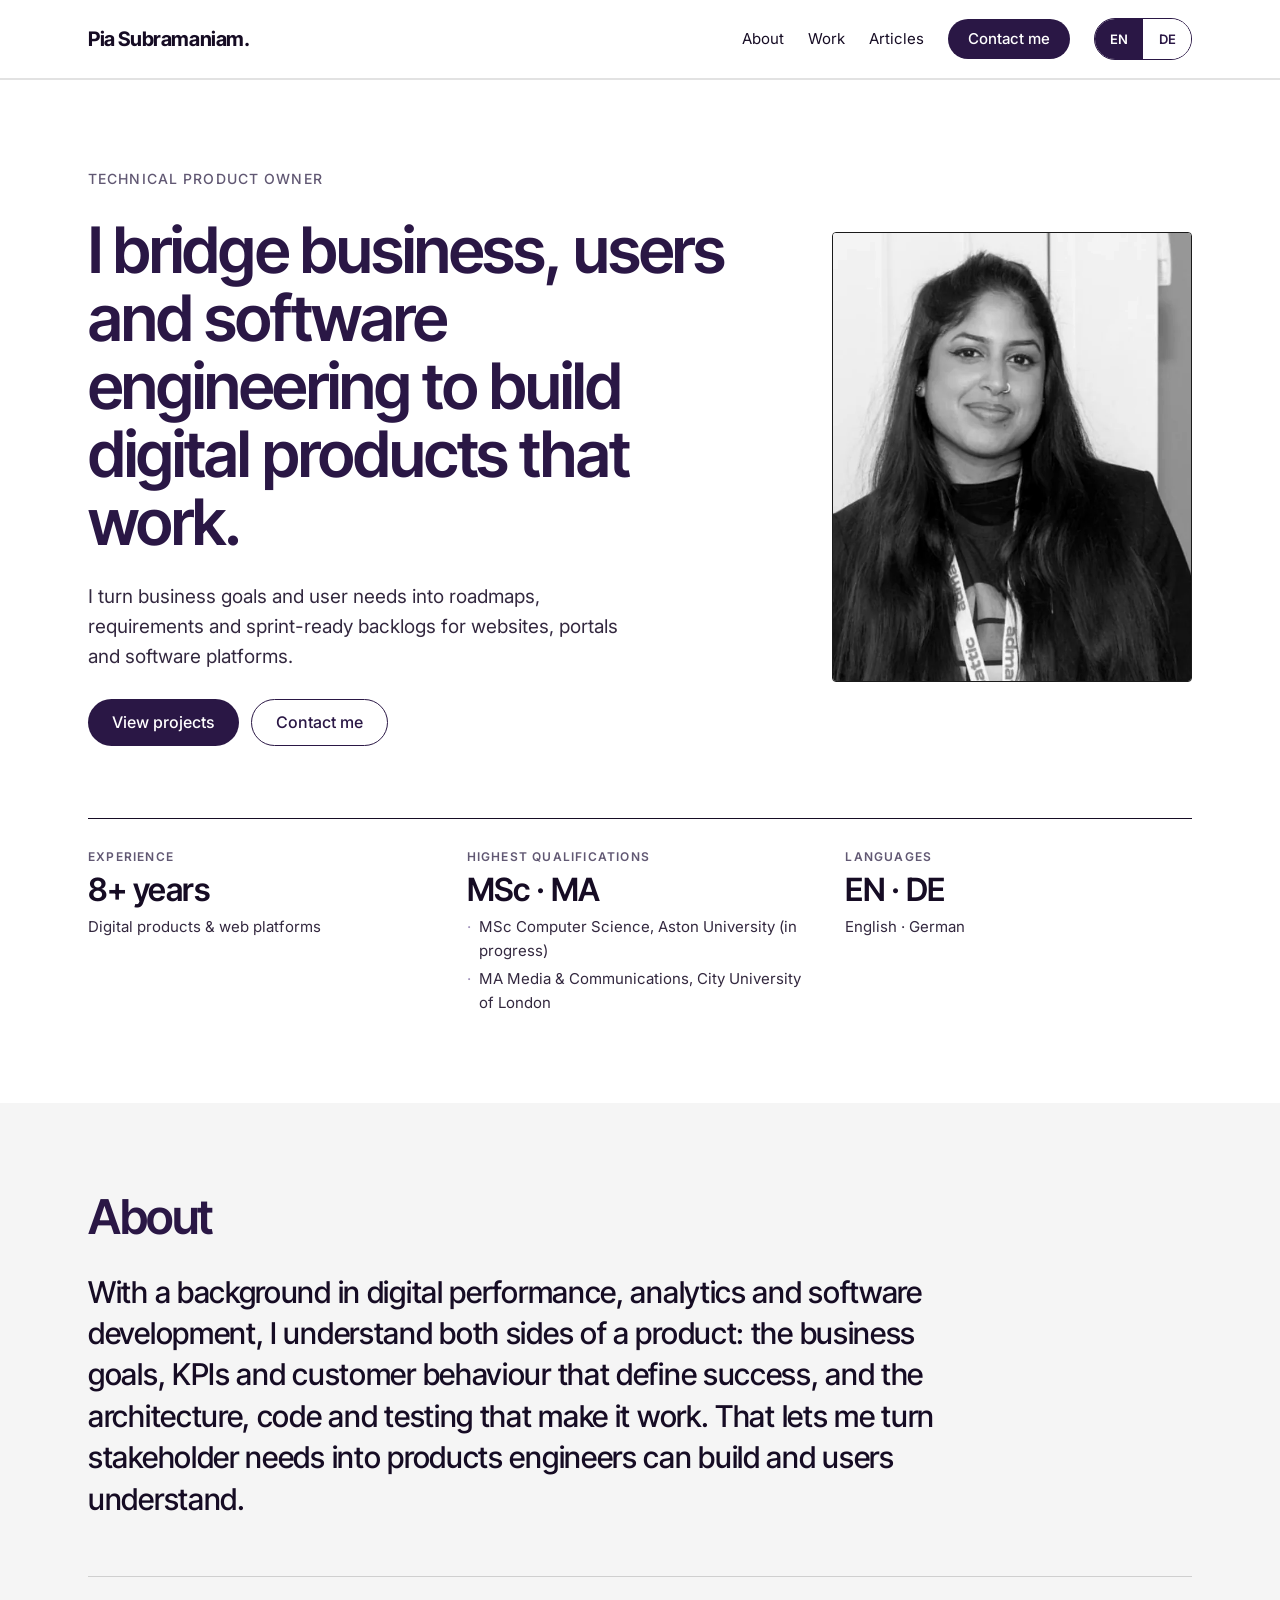
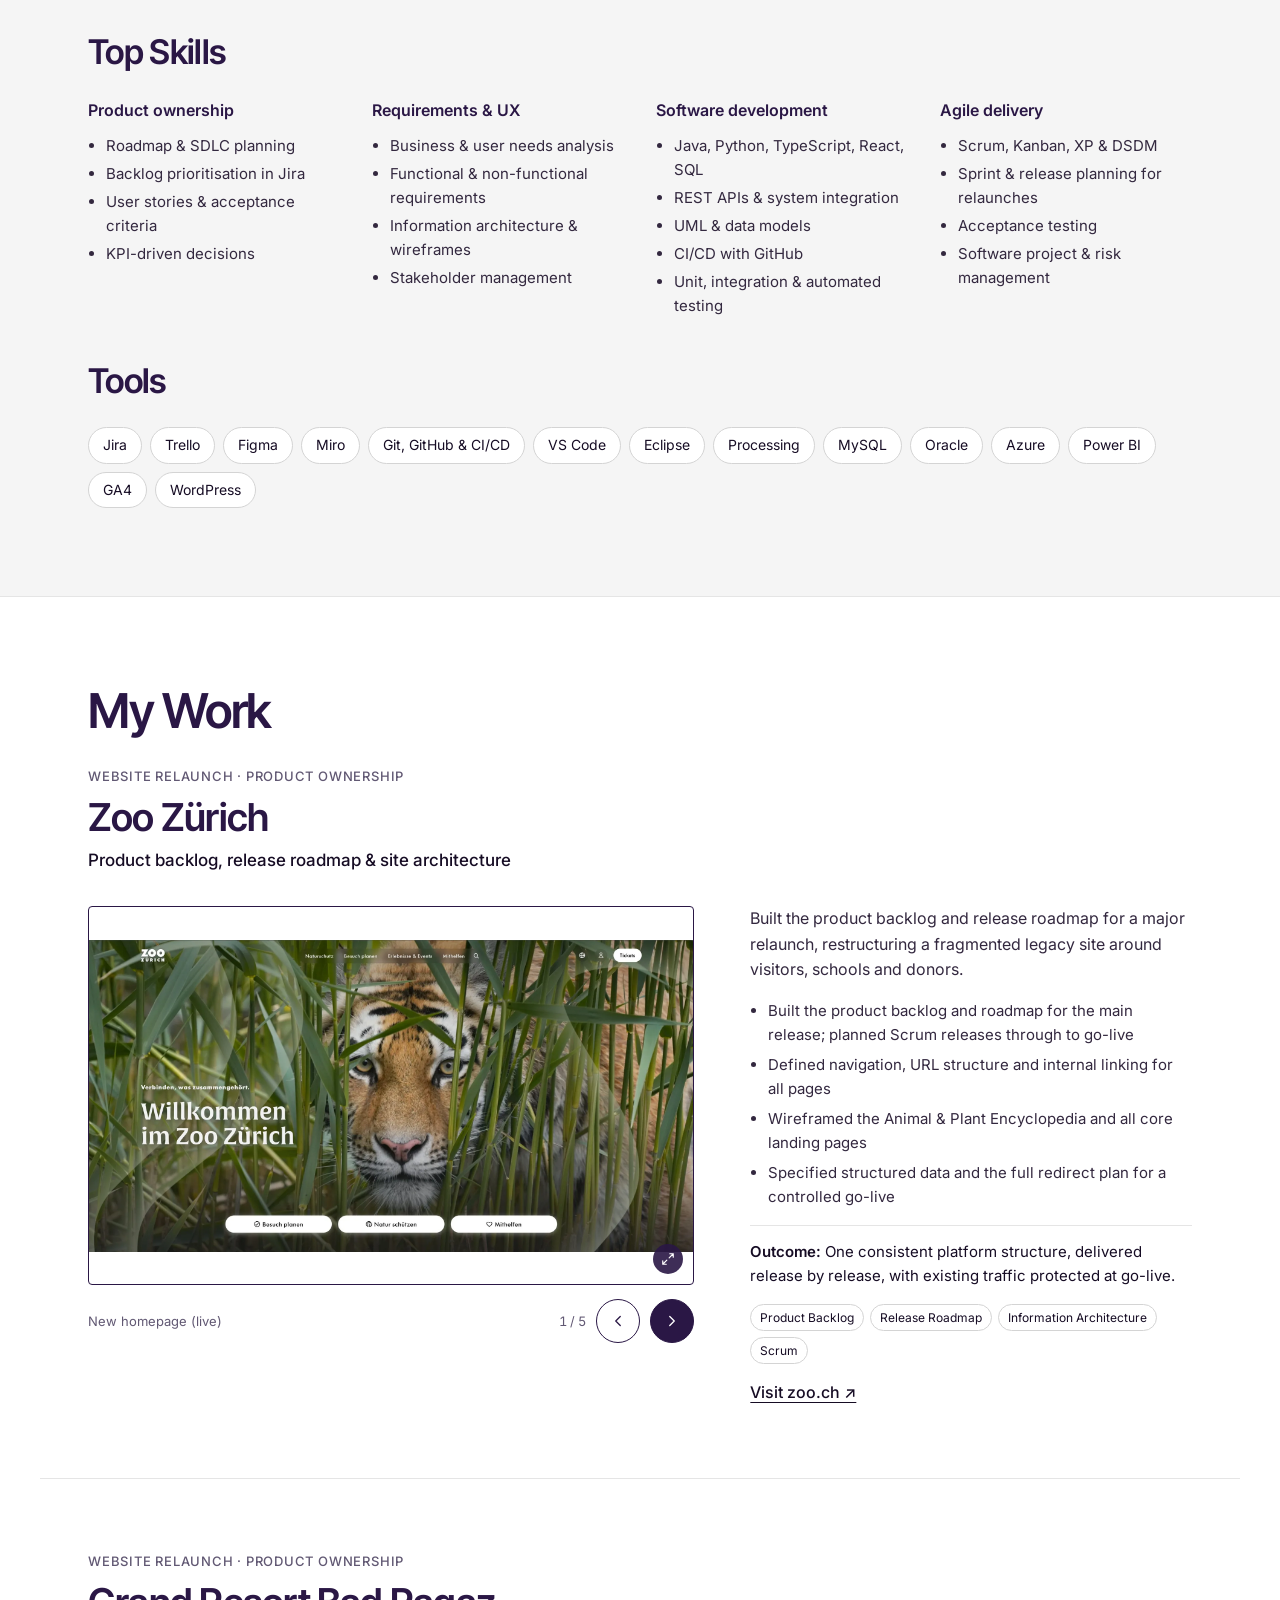
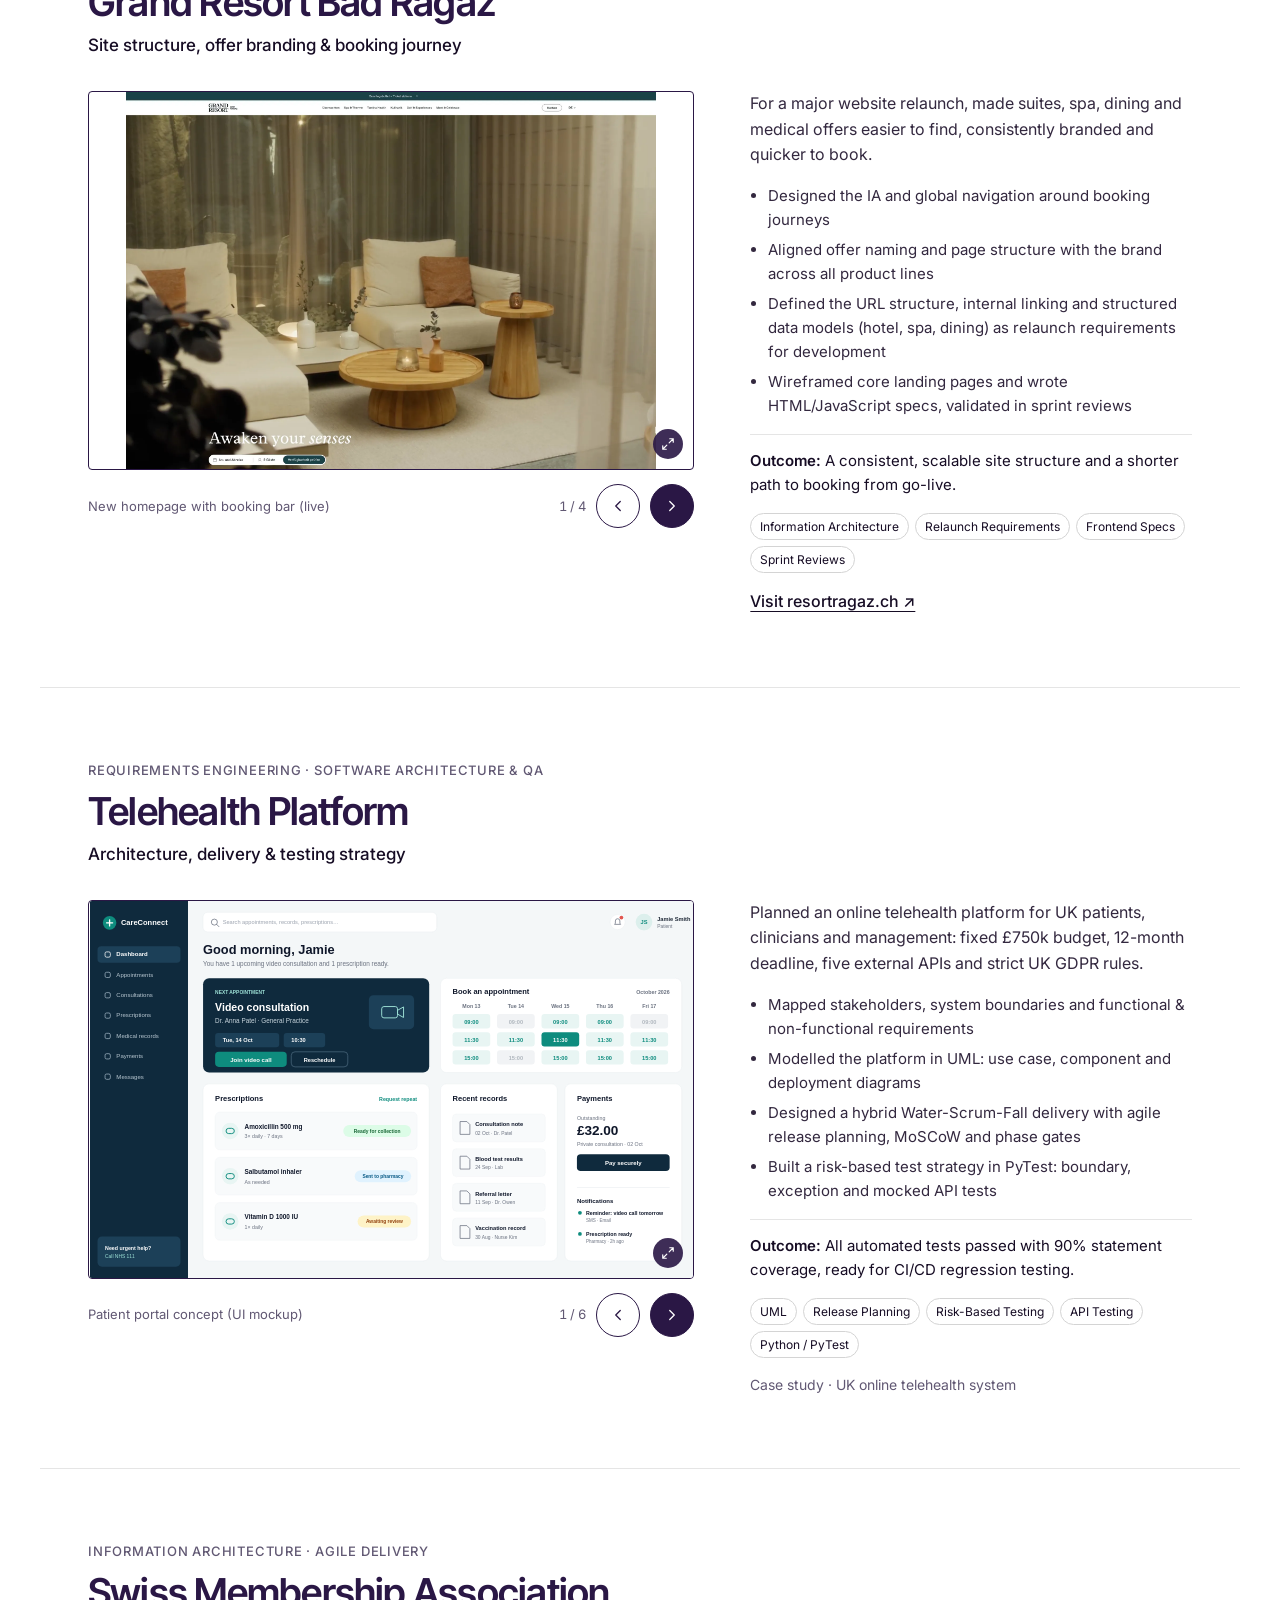
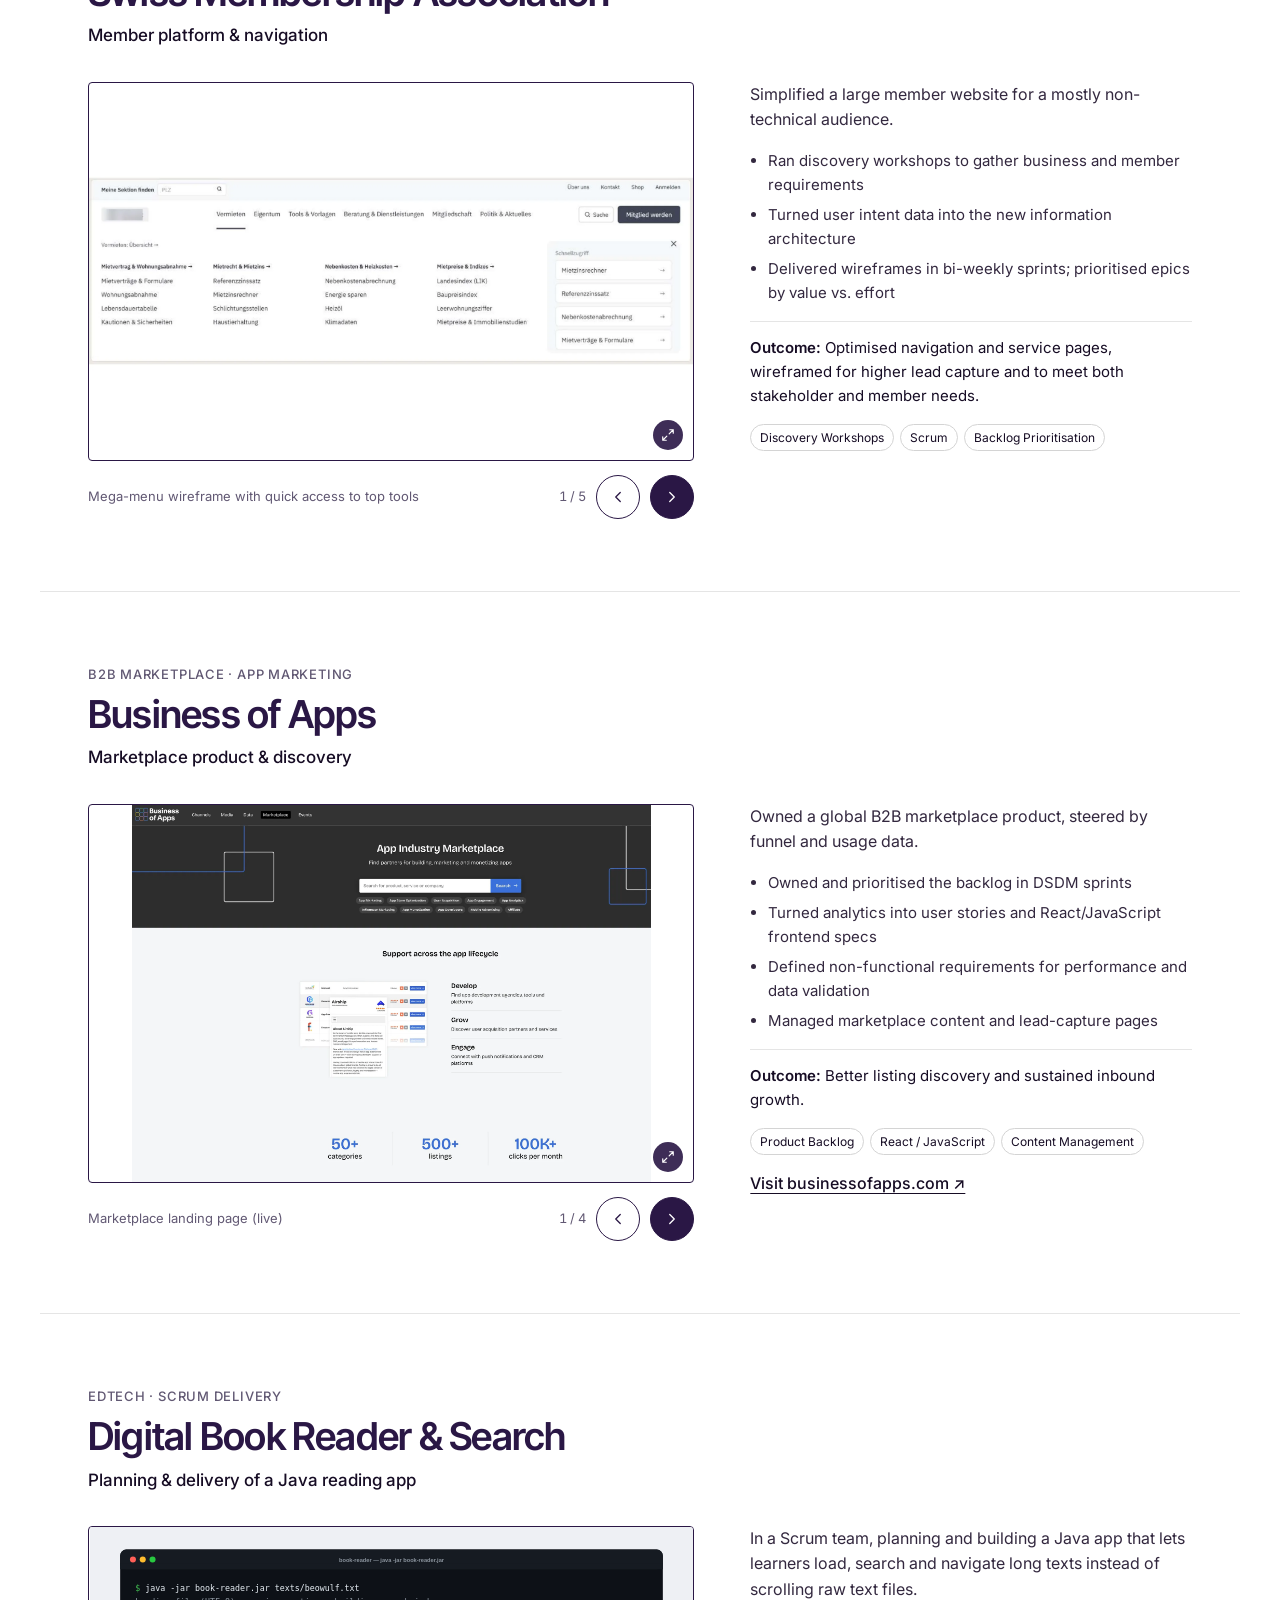
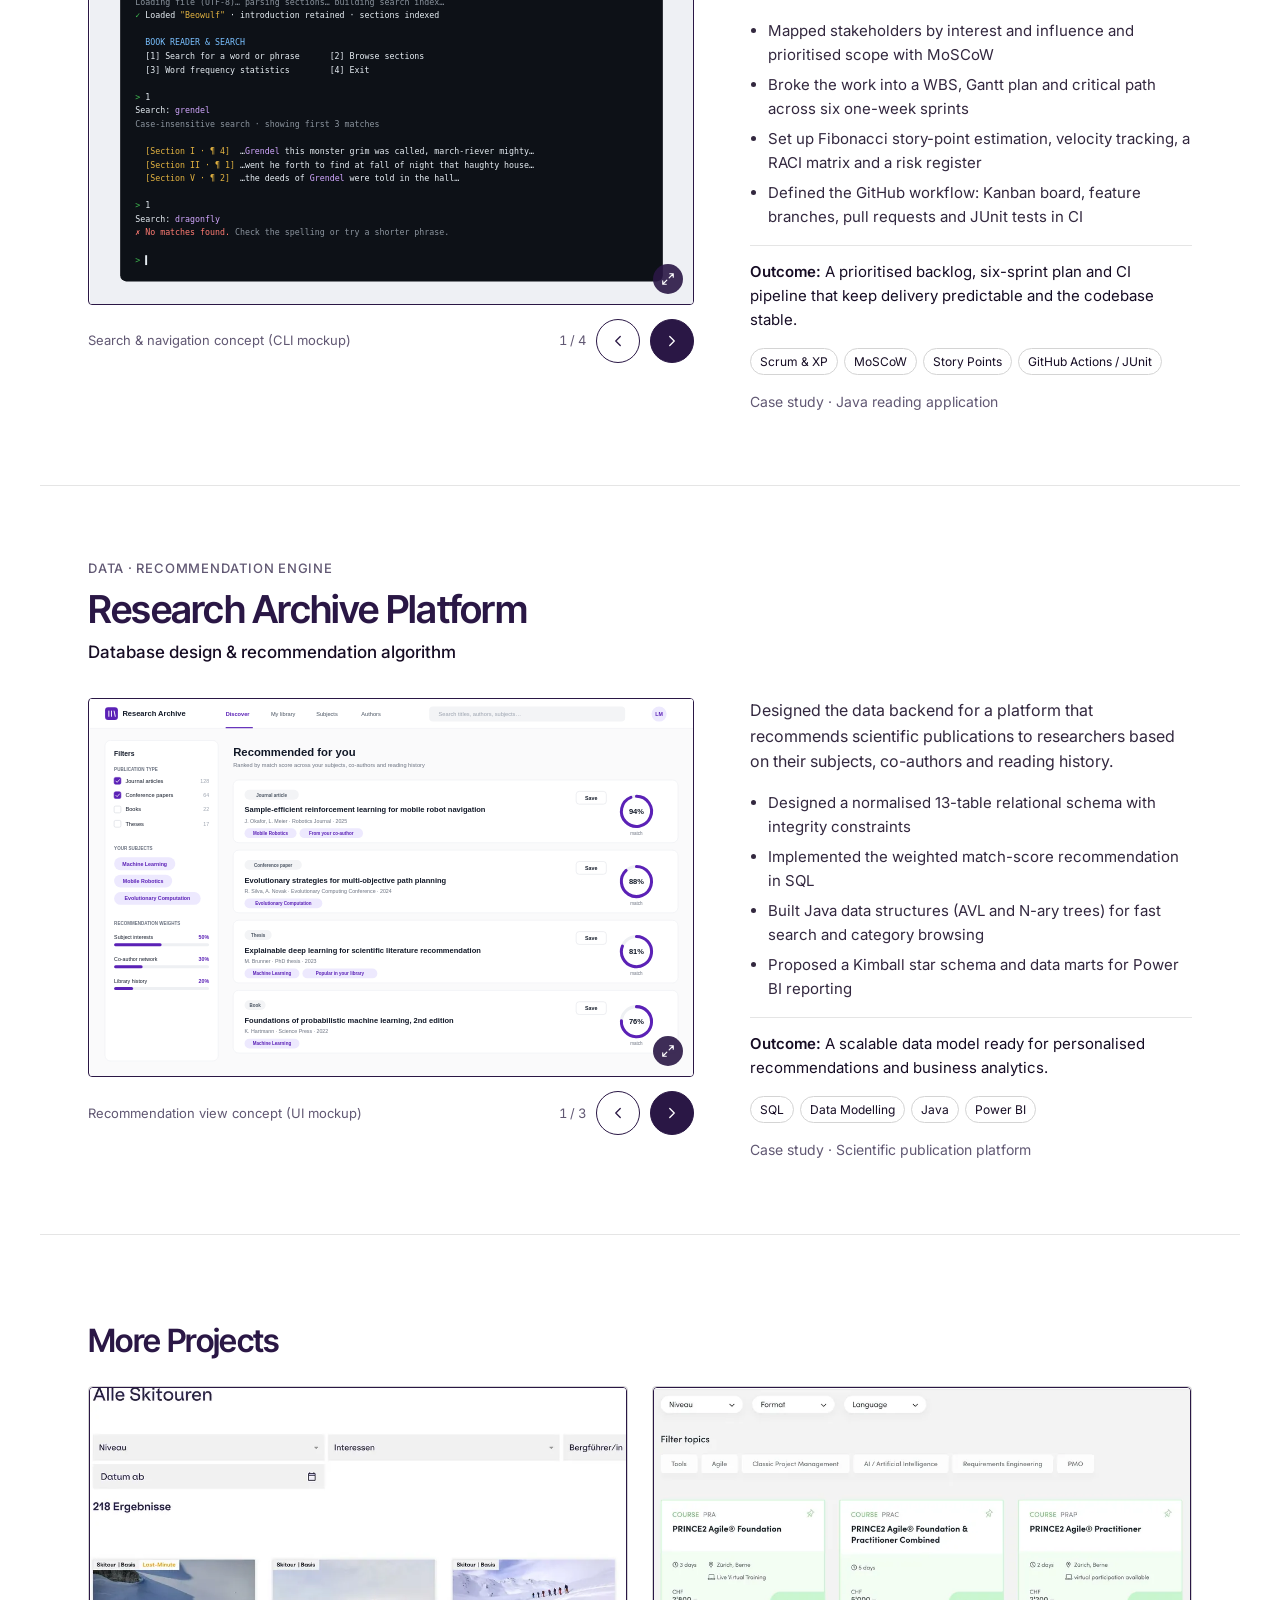
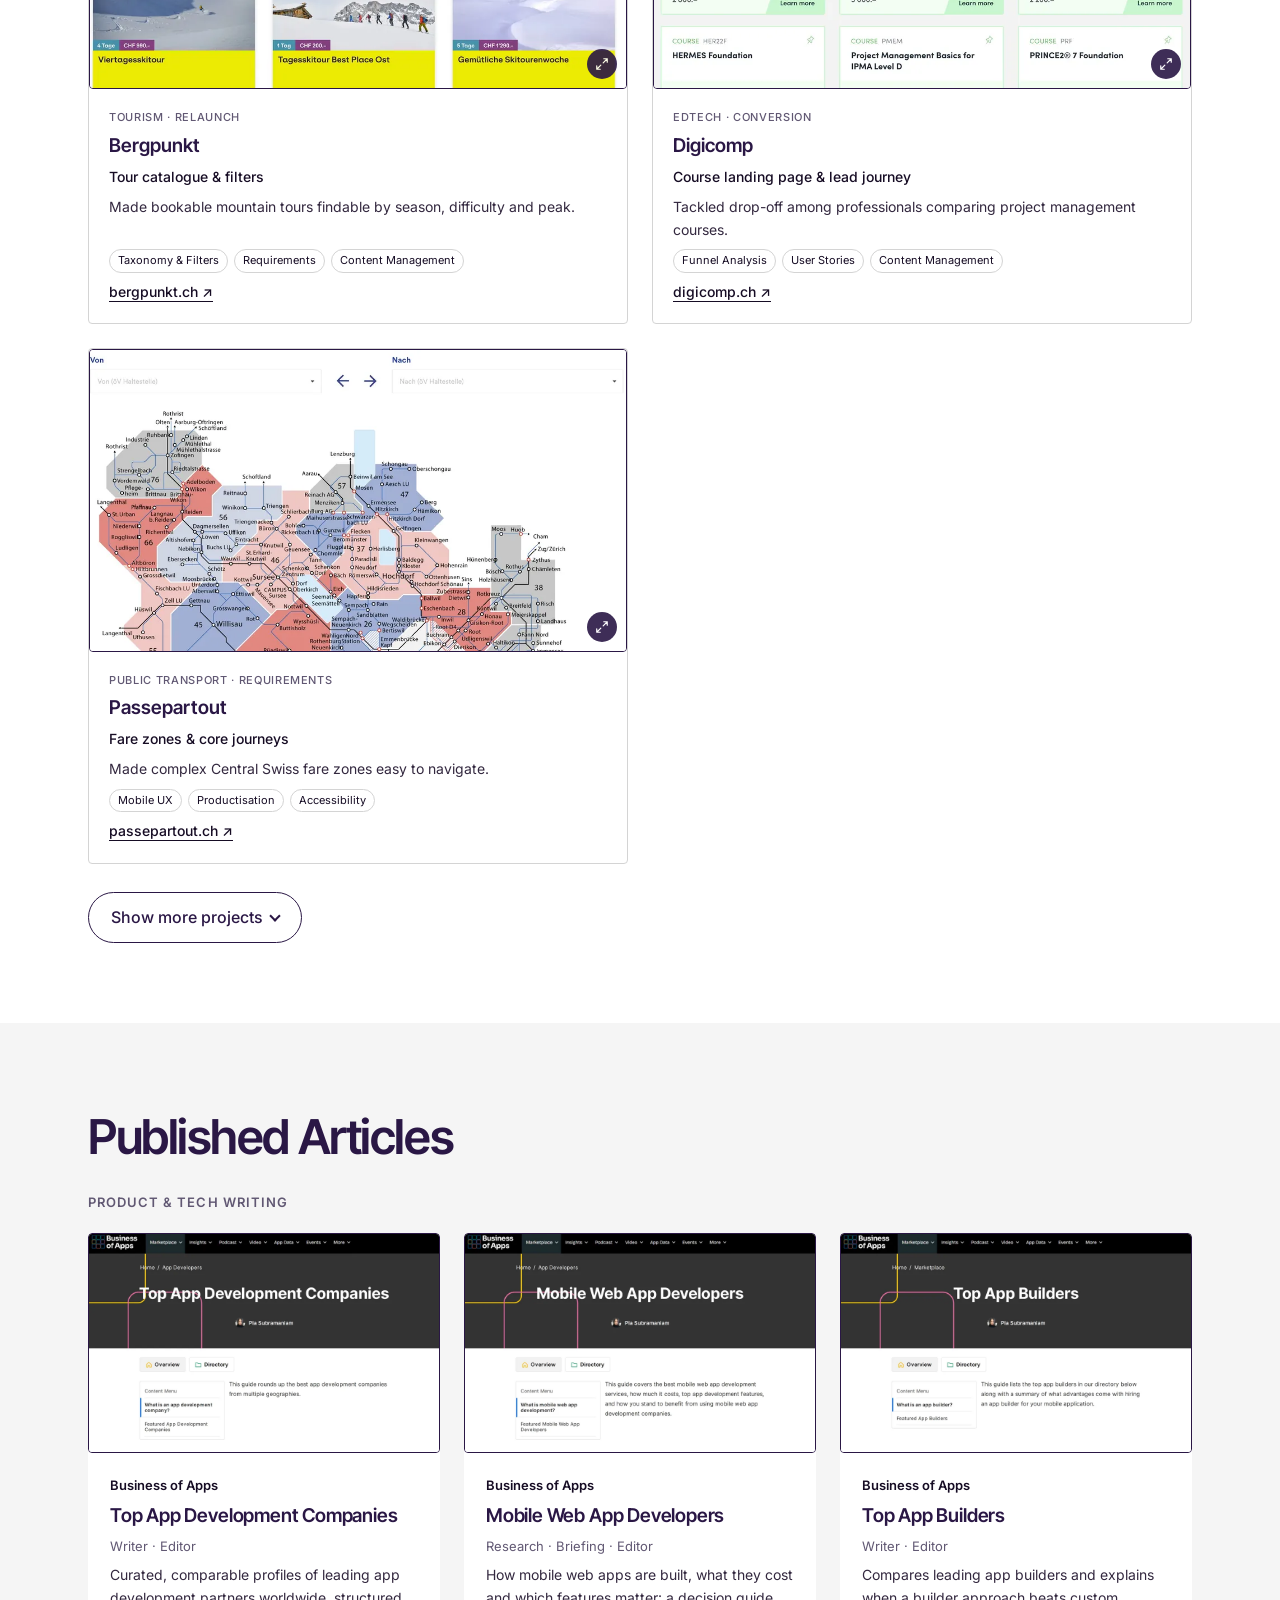
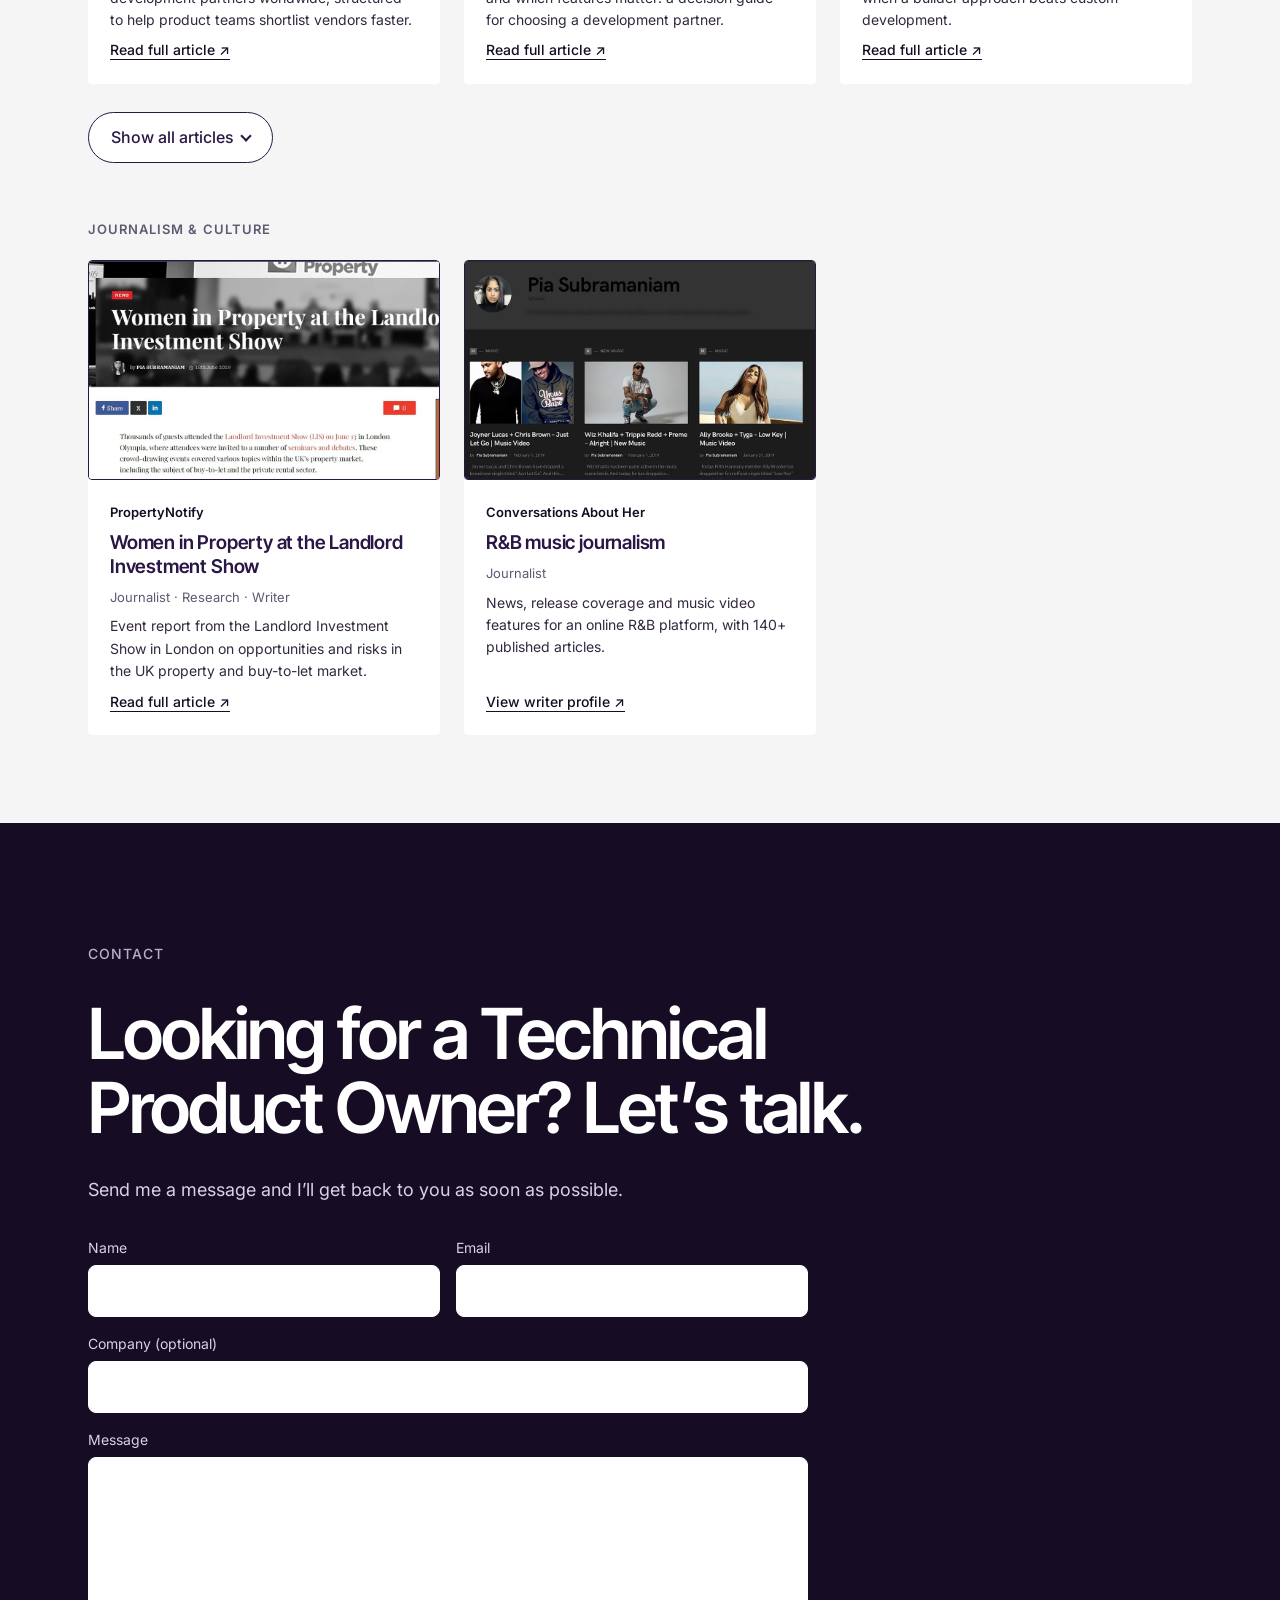
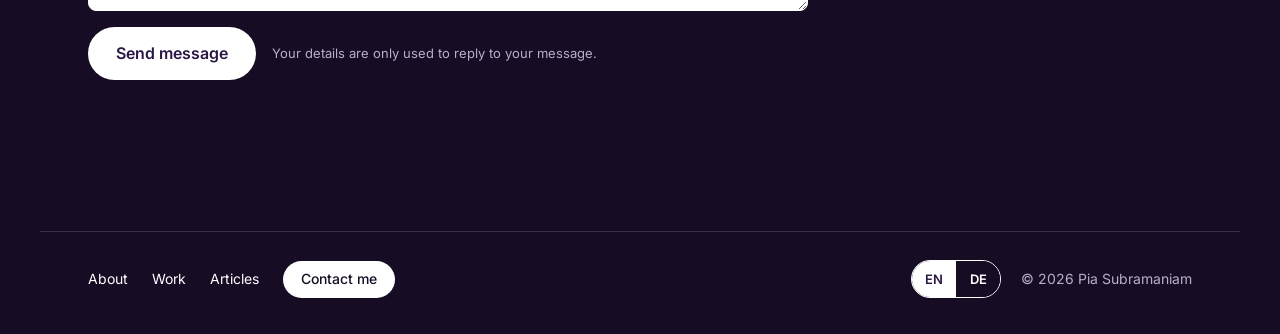
==== index.html @ 988e1472 "Add files via upload" ====
<!doctype html>
<html lang="en">
<head>
<meta charset="utf-8">
<script>document.documentElement.classList.add('js')</script>
<meta name="viewport" content="width=device-width, initial-scale=1, viewport-fit=cover">
<title>Pia Subramaniam - Technical Product Owner</title>
<meta name="description" content="I turn business goals and user needs into roadmaps, requirements and sprint-ready backlogs for websites, portals and software platforms.">
<link rel="canonical" href="https://piasubramaniam.github.io/">
<link rel="alternate" hreflang="en" href="https://piasubramaniam.github.io/">
<link rel="alternate" hreflang="de" href="https://piasubramaniam.github.io/de/">
<link rel="alternate" hreflang="x-default" href="https://piasubramaniam.github.io/">
<meta property="og:type" content="website">
<meta property="og:title" content="Pia Subramaniam - Technical Product Owner">
<meta property="og:description" content="I turn business goals and user needs into roadmaps, requirements and sprint-ready backlogs for websites, portals and software platforms.">
<meta property="og:url" content="https://piasubramaniam.github.io/">
<meta property="og:image" content="https://piasubramaniam.github.io/images/pia-subramaniam.jpg">
<meta property="og:locale" content="en_GB">
<meta name="twitter:card" content="summary">
<link rel="icon" href="data:image/svg+xml,%3Csvg xmlns='http://www.w3.org/2000/svg' viewBox='0 0 100 100'%3E%3Crect width='100' height='100' rx='22' fill='%232A1745'/%3E%3Ctext x='50' y='68' font-family='Arial' font-size='52' font-weight='700' fill='white' text-anchor='middle'%3EPS%3C/text%3E%3C/svg%3E">
<link rel="preconnect" href="https://fonts.googleapis.com">
<link rel="preconnect" href="https://fonts.gstatic.com" crossorigin>
<link href="https://fonts.googleapis.com/css2?family=Inter+Tight:wght@500;600;700&family=Inter:wght@400;500;600&display=swap" rel="stylesheet">
<link rel="stylesheet" href="/assets/site.css">
</head>
<body>
<a class="skip" href="#main">Skip to content</a>
<header class="site-header">
<div class="wrap bar">
<a class="logo" href="#top">Pia Subramaniam.</a>
<div class="nav-right">
<nav class="navlinks" aria-label="Main">
<a href="#about">About</a>
<a href="#work">Work</a>
<a href="#articles">Articles</a>
<a class="pill pill-dark" href="#contact">Contact me</a>
</nav>
<button type="button" class="menubtn" aria-label="Menu" aria-expanded="false" aria-controls="mobile-nav"><svg width="20" height="20" viewBox="0 0 24 24" fill="none" stroke="currentColor" stroke-width="2" stroke-linecap="round" aria-hidden="true"><path d="M4 7h16M4 12h16M4 17h16"/></svg></button>
<div class="lang" role="group" aria-label="Language"><span aria-current="true">EN</span><a href="/de/" hreflang="de" lang="de">DE</a></div>
</div>
</div>
<nav class="wrap mobile-nav" id="mobile-nav" aria-label="Mobile" hidden>
<a href="#about">About</a>
<a href="#work">Work</a>
<a href="#articles">Articles</a>
<a href="#contact">Contact me</a>
</nav>
</header>
<main id="main">
<section class="wrap hero" id="top">
<div class="hero-grid">
<div class="hero-text">
<p class="eyebrow">Technical Product Owner</p>
<h1>I bridge business, users and software engineering to build digital products that work.</h1>
<p class="lead">I turn business goals and user needs into roadmaps, requirements and sprint-ready backlogs for websites, portals and software platforms.</p>
<div class="ctas"><a class="pill pill-dark" href="#work">View projects</a><a class="pill pill-outline" href="#contact">Contact me</a></div>
</div>
<div class="portrait"><img src="/images/pia-subramaniam.webp" alt="Pia Subramaniam" width="838" height="792" fetchpriority="high"></div>
</div>
<div class="facts">
<div class="fact"><p class="fact-label">Experience</p><p class="fact-big">8+ years</p><p class="fact-small">Digital products &amp; web platforms</p></div>
<div class="fact"><p class="fact-label">Highest qualifications</p><p class="fact-big">MSc · MA</p><ul><li>MSc Computer Science, Aston University (in progress)</li><li>MA Media &amp; Communications, City University of London</li></ul></div>
<div class="fact"><p class="fact-label">Languages</p><p class="fact-big">EN · DE</p><p class="fact-small">English · German</p></div>
</div>
</section>
<section class="about" id="about">
<div class="wrap">
<div class="about-intro">
<h2>About</h2>
<p class="lead">With a background in digital performance, analytics and software development, I understand both sides of a product: the business goals, KPIs and customer behaviour that define success, and the architecture, code and testing that make it work. That lets me turn stakeholder needs into products engineers can build and users understand.</p>
</div>
<div class="skills">
<h3 class="h3-sub">Top Skills</h3>
<div class="skill-grid">
<div><h4>Product ownership</h4><ul><li>Roadmap &amp; SDLC planning</li><li>Backlog prioritisation in Jira</li><li>User stories &amp; acceptance criteria</li><li>KPI-driven decisions</li></ul></div>
<div><h4>Requirements &amp; UX</h4><ul><li>Business &amp; user needs analysis</li><li>Functional &amp; non-functional requirements</li><li>Information architecture &amp; wireframes</li><li>Stakeholder management</li></ul></div>
<div><h4>Software development</h4><ul><li>Java, Python, TypeScript, React, SQL</li><li>REST APIs &amp; system integration</li><li>UML &amp; data models</li><li>CI/CD with GitHub</li><li>Unit, integration &amp; automated testing</li></ul></div>
<div><h4>Agile delivery</h4><ul><li>Scrum, Kanban, XP &amp; DSDM</li><li>Sprint &amp; release planning for relaunches</li><li>Acceptance testing</li><li>Software project &amp; risk management</li></ul></div>
</div>
<h3 class="h3-sub tools-title">Tools</h3>
<ul class="chips"><li>Jira</li><li>Trello</li><li>Figma</li><li>Miro</li><li>Git, GitHub &amp; CI/CD</li><li>VS Code</li><li>Eclipse</li><li>Processing</li><li>MySQL</li><li>Oracle</li><li>Azure</li><li>Power BI</li><li>GA4</li><li>WordPress</li></ul>
</div>
</div>
</section>
<section class="work" id="work">
<div class="wrap work-head"><h2>My Work</h2></div>
<article class="wrap project" data-slides="[{&quot;src&quot;: &quot;/images/zoo-zurich-1.webp&quot;, &quot;alt&quot;: &quot;New homepage (live)&quot;, &quot;w&quot;: 2000, &quot;h&quot;: 1032}, {&quot;src&quot;: &quot;/images/zoo-zurich-2.webp&quot;, &quot;alt&quot;: &quot;Information architecture: main navigation tree&quot;, &quot;w&quot;: 2000, &quot;h&quot;: 1507}, {&quot;src&quot;: &quot;/images/zoo-zurich-3.webp&quot;, &quot;alt&quot;: &quot;Animal &amp; Plant Encyclopedia wireframes (desktop &amp; mobile)&quot;, &quot;w&quot;: 2000, &quot;h&quot;: 1686}, {&quot;src&quot;: &quot;/images/zoo-zurich-4.webp&quot;, &quot;alt&quot;: &quot;Mega-menu navigation (live)&quot;, &quot;w&quot;: 1850, &quot;h&quot;: 1354}, {&quot;src&quot;: &quot;/images/zoo-zurich-5.webp&quot;, &quot;alt&quot;: &quot;Homepage content modules (live)&quot;, &quot;w&quot;: 2000, &quot;h&quot;: 1504}]" data-title="Zoo Zürich">
<div class="project-head">
<p class="ptag">Website relaunch · Product ownership</p>
<h3>Zoo Zürich</h3>
<p class="ptitle">Product backlog, release roadmap &amp; site architecture</p>
</div>
<div class="project-body">
<div class="slider">
<button type="button" class="zoom" data-zoom aria-label="Enlarge image"><img src="/images/zoo-zurich-1.webp" alt="New homepage (live)" width="2000" height="1032" loading="lazy" decoding="async"><span class="zoom-icon" aria-hidden="true"><svg width="14" height="14" viewBox="0 0 24 24" fill="none" stroke="currentColor" stroke-width="2" stroke-linecap="round" stroke-linejoin="round" aria-hidden="true"><path d="M15 3h6v6M9 21H3v-6M21 3l-7 7M3 21l7-7"/></svg></span></button>
<div class="slider-bar">
<p class="slide-label">New homepage (live)</p>
<div class="slider-ctrl">
<span class="count">1 / 5</span>
<button type="button" class="arrow prev" aria-label="Previous image"><svg width="18" height="18" viewBox="0 0 24 24" fill="none" stroke="currentColor" stroke-width="1.75" stroke-linecap="round" stroke-linejoin="round" aria-hidden="true"><path d="M15 18l-6-6 6-6"/></svg></button>
<button type="button" class="arrow next" aria-label="Next image"><svg width="18" height="18" viewBox="0 0 24 24" fill="none" stroke="currentColor" stroke-width="1.75" stroke-linecap="round" stroke-linejoin="round" aria-hidden="true"><path d="M9 18l6-6-6-6"/></svg></button>
</div>
</div>
</div>
<div class="details">
<p class="summary">Built the product backlog and release roadmap for a major relaunch, restructuring a fragmented legacy site around visitors, schools and donors.</p>
<ul class="did"><li>Built the product backlog and roadmap for the main release; planned Scrum releases through to go-live</li><li>Defined navigation, URL structure and internal linking for all pages</li><li>Wireframed the Animal &amp; Plant Encyclopedia and all core landing pages</li><li>Specified structured data and the full redirect plan for a controlled go-live</li></ul>
<p class="outcome"><b>Outcome:</b> One consistent platform structure, delivered release by release, with existing traffic protected at go-live.</p>
<ul class="tags"><li>Product Backlog</li><li>Release Roadmap</li><li>Information Architecture</li><li>Scrum</li></ul>
<a class="visit" href="https://www.zoo.ch" target="_blank" rel="noopener">Visit zoo.ch ↗</a>
</div>
</div>
</article>
<article class="wrap project" data-slides="[{&quot;src&quot;: &quot;/images/bad-ragaz-1.webp&quot;, &quot;alt&quot;: &quot;New homepage with booking bar (live)&quot;, &quot;w&quot;: 2000, &quot;h&quot;: 1422}, {&quot;src&quot;: &quot;/images/bad-ragaz-2.webp&quot;, &quot;alt&quot;: &quot;Mega-menu navigation (live)&quot;, &quot;w&quot;: 2000, &quot;h&quot;: 1229}, {&quot;src&quot;: &quot;/images/bad-ragaz-3.webp&quot;, &quot;alt&quot;: &quot;Module wireframes for all core landing pages&quot;, &quot;w&quot;: 1699, &quot;h&quot;: 2000}, {&quot;src&quot;: &quot;/images/bad-ragaz-4.webp&quot;, &quot;alt&quot;: &quot;Spa offer page and booking journey (live)&quot;, &quot;w&quot;: 2000, &quot;h&quot;: 1382}]" data-title="Grand Resort Bad Ragaz">
<div class="project-head">
<p class="ptag">Website relaunch · Product ownership</p>
<h3>Grand Resort Bad Ragaz</h3>
<p class="ptitle">Site structure, offer branding &amp; booking journey</p>
</div>
<div class="project-body">
<div class="slider">
<button type="button" class="zoom" data-zoom aria-label="Enlarge image"><img src="/images/bad-ragaz-1.webp" alt="New homepage with booking bar (live)" width="2000" height="1422" loading="lazy" decoding="async"><span class="zoom-icon" aria-hidden="true"><svg width="14" height="14" viewBox="0 0 24 24" fill="none" stroke="currentColor" stroke-width="2" stroke-linecap="round" stroke-linejoin="round" aria-hidden="true"><path d="M15 3h6v6M9 21H3v-6M21 3l-7 7M3 21l7-7"/></svg></span></button>
<div class="slider-bar">
<p class="slide-label">New homepage with booking bar (live)</p>
<div class="slider-ctrl">
<span class="count">1 / 4</span>
<button type="button" class="arrow prev" aria-label="Previous image"><svg width="18" height="18" viewBox="0 0 24 24" fill="none" stroke="currentColor" stroke-width="1.75" stroke-linecap="round" stroke-linejoin="round" aria-hidden="true"><path d="M15 18l-6-6 6-6"/></svg></button>
<button type="button" class="arrow next" aria-label="Next image"><svg width="18" height="18" viewBox="0 0 24 24" fill="none" stroke="currentColor" stroke-width="1.75" stroke-linecap="round" stroke-linejoin="round" aria-hidden="true"><path d="M9 18l6-6-6-6"/></svg></button>
</div>
</div>
</div>
<div class="details">
<p class="summary">For a major website relaunch, made suites, spa, dining and medical offers easier to find, consistently branded and quicker to book.</p>
<ul class="did"><li>Designed the IA and global navigation around booking journeys</li><li>Aligned offer naming and page structure with the brand across all product lines</li><li>Defined the URL structure, internal linking and structured data models (hotel, spa, dining) as relaunch requirements for development</li><li>Wireframed core landing pages and wrote HTML/JavaScript specs, validated in sprint reviews</li></ul>
<p class="outcome"><b>Outcome:</b> A consistent, scalable site structure and a shorter path to booking from go-live.</p>
<ul class="tags"><li>Information Architecture</li><li>Relaunch Requirements</li><li>Frontend Specs</li><li>Sprint Reviews</li></ul>
<a class="visit" href="https://www.resortragaz.ch" target="_blank" rel="noopener">Visit resortragaz.ch ↗</a>
</div>
</div>
</article>
<article class="wrap project" data-slides="[{&quot;src&quot;: &quot;/images/telehealth-1.svg&quot;, &quot;alt&quot;: &quot;Patient portal concept (UI mockup)&quot;, &quot;w&quot;: 1600, &quot;h&quot;: 1000}, {&quot;src&quot;: &quot;/images/telehealth-2.webp&quot;, &quot;alt&quot;: &quot;UML use case diagram&quot;, &quot;w&quot;: 1600, &quot;h&quot;: 1355}, {&quot;src&quot;: &quot;/images/telehealth-3.webp&quot;, &quot;alt&quot;: &quot;UML component diagram&quot;, &quot;w&quot;: 1600, &quot;h&quot;: 1362}, {&quot;src&quot;: &quot;/images/telehealth-4.webp&quot;, &quot;alt&quot;: &quot;UML deployment diagram&quot;, &quot;w&quot;: 1600, &quot;h&quot;: 941}, {&quot;src&quot;: &quot;/images/telehealth-5.webp&quot;, &quot;alt&quot;: &quot;Agile release planning (MoSCoW)&quot;, &quot;w&quot;: 1600, &quot;h&quot;: 759}, {&quot;src&quot;: &quot;/images/telehealth-6.webp&quot;, &quot;alt&quot;: &quot;PyTest run: 5/5 passed, 90% coverage&quot;, &quot;w&quot;: 1600, &quot;h&quot;: 456}]" data-title="Telehealth Platform">
<div class="project-head">
<p class="ptag">Requirements engineering · Software architecture &amp; QA</p>
<h3>Telehealth Platform</h3>
<p class="ptitle">Architecture, delivery &amp; testing strategy</p>
</div>
<div class="project-body">
<div class="slider">
<button type="button" class="zoom" data-zoom aria-label="Enlarge image"><img src="/images/telehealth-1.svg" alt="Patient portal concept (UI mockup)" width="1600" height="1000" loading="lazy" decoding="async"><span class="zoom-icon" aria-hidden="true"><svg width="14" height="14" viewBox="0 0 24 24" fill="none" stroke="currentColor" stroke-width="2" stroke-linecap="round" stroke-linejoin="round" aria-hidden="true"><path d="M15 3h6v6M9 21H3v-6M21 3l-7 7M3 21l7-7"/></svg></span></button>
<div class="slider-bar">
<p class="slide-label">Patient portal concept (UI mockup)</p>
<div class="slider-ctrl">
<span class="count">1 / 6</span>
<button type="button" class="arrow prev" aria-label="Previous image"><svg width="18" height="18" viewBox="0 0 24 24" fill="none" stroke="currentColor" stroke-width="1.75" stroke-linecap="round" stroke-linejoin="round" aria-hidden="true"><path d="M15 18l-6-6 6-6"/></svg></button>
<button type="button" class="arrow next" aria-label="Next image"><svg width="18" height="18" viewBox="0 0 24 24" fill="none" stroke="currentColor" stroke-width="1.75" stroke-linecap="round" stroke-linejoin="round" aria-hidden="true"><path d="M9 18l6-6-6-6"/></svg></button>
</div>
</div>
</div>
<div class="details">
<p class="summary">Planned an online telehealth platform for UK patients, clinicians and management: fixed £750k budget, 12-month deadline, five external APIs and strict UK GDPR rules.</p>
<ul class="did"><li>Mapped stakeholders, system boundaries and functional &amp; non-functional requirements</li><li>Modelled the platform in UML: use case, component and deployment diagrams</li><li>Designed a hybrid Water-Scrum-Fall delivery with agile release planning, MoSCoW and phase gates</li><li>Built a risk-based test strategy in PyTest: boundary, exception and mocked API tests</li></ul>
<p class="outcome"><b>Outcome:</b> All automated tests passed with 90% statement coverage, ready for CI/CD regression testing.</p>
<ul class="tags"><li>UML</li><li>Release Planning</li><li>Risk-Based Testing</li><li>API Testing</li><li>Python / PyTest</li></ul>
<p class="site-note">Case study · UK online telehealth system</p>
</div>
</div>
</article>
<article class="wrap project" data-slides="[{&quot;src&quot;: &quot;/images/membership-association-1.webp&quot;, &quot;alt&quot;: &quot;Mega-menu wireframe with quick access to top tools&quot;, &quot;w&quot;: 2000, &quot;h&quot;: 683}, {&quot;src&quot;: &quot;/images/membership-association-2.webp&quot;, &quot;alt&quot;: &quot;Sprint roadmap: concept first, design in the following sprint&quot;, &quot;w&quot;: 2000, &quot;h&quot;: 1118}, {&quot;src&quot;: &quot;/images/membership-association-3.webp&quot;, &quot;alt&quot;: &quot;Sprint workflow with stakeholder review and sign-off&quot;, &quot;w&quot;: 2000, &quot;h&quot;: 1030}, {&quot;src&quot;: &quot;/images/membership-association-4.webp&quot;, &quot;alt&quot;: &quot;New main navigation and its rationale&quot;, &quot;w&quot;: 2000, &quot;h&quot;: 588}, {&quot;src&quot;: &quot;/images/membership-association-5.webp&quot;, &quot;alt&quot;: &quot;Header concept: search, login and primary CTA&quot;, &quot;w&quot;: 2000, &quot;h&quot;: 793}]" data-title="Swiss Membership Association">
<div class="project-head">
<p class="ptag">Information architecture · Agile delivery</p>
<h3>Swiss Membership Association</h3>
<p class="ptitle">Member platform &amp; navigation</p>
</div>
<div class="project-body">
<div class="slider">
<button type="button" class="zoom" data-zoom aria-label="Enlarge image"><img src="/images/membership-association-1.webp" alt="Mega-menu wireframe with quick access to top tools" width="2000" height="683" loading="lazy" decoding="async"><span class="zoom-icon" aria-hidden="true"><svg width="14" height="14" viewBox="0 0 24 24" fill="none" stroke="currentColor" stroke-width="2" stroke-linecap="round" stroke-linejoin="round" aria-hidden="true"><path d="M15 3h6v6M9 21H3v-6M21 3l-7 7M3 21l7-7"/></svg></span></button>
<div class="slider-bar">
<p class="slide-label">Mega-menu wireframe with quick access to top tools</p>
<div class="slider-ctrl">
<span class="count">1 / 5</span>
<button type="button" class="arrow prev" aria-label="Previous image"><svg width="18" height="18" viewBox="0 0 24 24" fill="none" stroke="currentColor" stroke-width="1.75" stroke-linecap="round" stroke-linejoin="round" aria-hidden="true"><path d="M15 18l-6-6 6-6"/></svg></button>
<button type="button" class="arrow next" aria-label="Next image"><svg width="18" height="18" viewBox="0 0 24 24" fill="none" stroke="currentColor" stroke-width="1.75" stroke-linecap="round" stroke-linejoin="round" aria-hidden="true"><path d="M9 18l6-6-6-6"/></svg></button>
</div>
</div>
</div>
<div class="details">
<p class="summary">Simplified a large member website for a mostly non-technical audience.</p>
<ul class="did"><li>Ran discovery workshops to gather business and member requirements</li><li>Turned user intent data into the new information architecture</li><li>Delivered wireframes in bi-weekly sprints; prioritised epics by value vs. effort</li></ul>
<p class="outcome"><b>Outcome:</b> Optimised navigation and service pages, wireframed for higher lead capture and to meet both stakeholder and member needs.</p>
<ul class="tags"><li>Discovery Workshops</li><li>Scrum</li><li>Backlog Prioritisation</li></ul>

</div>
</div>
</article>
<article class="wrap project" data-slides="[{&quot;src&quot;: &quot;/images/business-of-apps-1.webp&quot;, &quot;alt&quot;: &quot;Marketplace landing page (live)&quot;, &quot;w&quot;: 2000, &quot;h&quot;: 1453}, {&quot;src&quot;: &quot;/images/business-of-apps-2.webp&quot;, &quot;alt&quot;: &quot;Marketplace information architecture&quot;, &quot;w&quot;: 1088, &quot;h&quot;: 1150}, {&quot;src&quot;: &quot;/images/business-of-apps-3.webp&quot;, &quot;alt&quot;: &quot;Directory with filters and sorting (live)&quot;, &quot;w&quot;: 2000, &quot;h&quot;: 1359}, {&quot;src&quot;: &quot;/images/business-of-apps-4.webp&quot;, &quot;alt&quot;: &quot;Automated listing widget (live)&quot;, &quot;w&quot;: 1770, &quot;h&quot;: 1350}]" data-title="Business of Apps">
<div class="project-head">
<p class="ptag">B2B marketplace · App marketing</p>
<h3>Business of Apps</h3>
<p class="ptitle">Marketplace product &amp; discovery</p>
</div>
<div class="project-body">
<div class="slider">
<button type="button" class="zoom" data-zoom aria-label="Enlarge image"><img src="/images/business-of-apps-1.webp" alt="Marketplace landing page (live)" width="2000" height="1453" loading="lazy" decoding="async"><span class="zoom-icon" aria-hidden="true"><svg width="14" height="14" viewBox="0 0 24 24" fill="none" stroke="currentColor" stroke-width="2" stroke-linecap="round" stroke-linejoin="round" aria-hidden="true"><path d="M15 3h6v6M9 21H3v-6M21 3l-7 7M3 21l7-7"/></svg></span></button>
<div class="slider-bar">
<p class="slide-label">Marketplace landing page (live)</p>
<div class="slider-ctrl">
<span class="count">1 / 4</span>
<button type="button" class="arrow prev" aria-label="Previous image"><svg width="18" height="18" viewBox="0 0 24 24" fill="none" stroke="currentColor" stroke-width="1.75" stroke-linecap="round" stroke-linejoin="round" aria-hidden="true"><path d="M15 18l-6-6 6-6"/></svg></button>
<button type="button" class="arrow next" aria-label="Next image"><svg width="18" height="18" viewBox="0 0 24 24" fill="none" stroke="currentColor" stroke-width="1.75" stroke-linecap="round" stroke-linejoin="round" aria-hidden="true"><path d="M9 18l6-6-6-6"/></svg></button>
</div>
</div>
</div>
<div class="details">
<p class="summary">Owned a global B2B marketplace product, steered by funnel and usage data.</p>
<ul class="did"><li>Owned and prioritised the backlog in DSDM sprints</li><li>Turned analytics into user stories and React/JavaScript frontend specs</li><li>Defined non-functional requirements for performance and data validation</li><li>Managed marketplace content and lead-capture pages</li></ul>
<p class="outcome"><b>Outcome:</b> Better listing discovery and sustained inbound growth.</p>
<ul class="tags"><li>Product Backlog</li><li>React / JavaScript</li><li>Content Management</li></ul>
<a class="visit" href="https://www.businessofapps.com" target="_blank" rel="noopener">Visit businessofapps.com ↗</a>
</div>
</div>
</article>
<article class="wrap project" data-slides="[{&quot;src&quot;: &quot;/images/book-reader-1.svg&quot;, &quot;alt&quot;: &quot;Search &amp; navigation concept (CLI mockup)&quot;, &quot;w&quot;: 1600, &quot;h&quot;: 1000}, {&quot;src&quot;: &quot;/images/book-reader-2.webp&quot;, &quot;alt&quot;: &quot;Work breakdown structure&quot;, &quot;w&quot;: 1125, &quot;h&quot;: 672}, {&quot;src&quot;: &quot;/images/book-reader-3.webp&quot;, &quot;alt&quot;: &quot;Six-sprint delivery plan (Gantt)&quot;, &quot;w&quot;: 1125, &quot;h&quot;: 558}, {&quot;src&quot;: &quot;/images/book-reader-4.webp&quot;, &quot;alt&quot;: &quot;Activity network &amp; critical path&quot;, &quot;w&quot;: 1125, &quot;h&quot;: 519}]" data-title="Digital Book Reader &amp; Search">
<div class="project-head">
<p class="ptag">EdTech · Scrum delivery</p>
<h3>Digital Book Reader &amp; Search</h3>
<p class="ptitle">Planning &amp; delivery of a Java reading app</p>
</div>
<div class="project-body">
<div class="slider">
<button type="button" class="zoom" data-zoom aria-label="Enlarge image"><img src="/images/book-reader-1.svg" alt="Search &amp; navigation concept (CLI mockup)" width="1600" height="1000" loading="lazy" decoding="async"><span class="zoom-icon" aria-hidden="true"><svg width="14" height="14" viewBox="0 0 24 24" fill="none" stroke="currentColor" stroke-width="2" stroke-linecap="round" stroke-linejoin="round" aria-hidden="true"><path d="M15 3h6v6M9 21H3v-6M21 3l-7 7M3 21l7-7"/></svg></span></button>
<div class="slider-bar">
<p class="slide-label">Search &amp; navigation concept (CLI mockup)</p>
<div class="slider-ctrl">
<span class="count">1 / 4</span>
<button type="button" class="arrow prev" aria-label="Previous image"><svg width="18" height="18" viewBox="0 0 24 24" fill="none" stroke="currentColor" stroke-width="1.75" stroke-linecap="round" stroke-linejoin="round" aria-hidden="true"><path d="M15 18l-6-6 6-6"/></svg></button>
<button type="button" class="arrow next" aria-label="Next image"><svg width="18" height="18" viewBox="0 0 24 24" fill="none" stroke="currentColor" stroke-width="1.75" stroke-linecap="round" stroke-linejoin="round" aria-hidden="true"><path d="M9 18l6-6-6-6"/></svg></button>
</div>
</div>
</div>
<div class="details">
<p class="summary">In a Scrum team, planning and building a Java app that lets learners load, search and navigate long texts instead of scrolling raw text files.</p>
<ul class="did"><li>Mapped stakeholders by interest and influence and prioritised scope with MoSCoW</li><li>Broke the work into a WBS, Gantt plan and critical path across six one-week sprints</li><li>Set up Fibonacci story-point estimation, velocity tracking, a RACI matrix and a risk register</li><li>Defined the GitHub workflow: Kanban board, feature branches, pull requests and JUnit tests in CI</li></ul>
<p class="outcome"><b>Outcome:</b> A prioritised backlog, six-sprint plan and CI pipeline that keep delivery predictable and the codebase stable.</p>
<ul class="tags"><li>Scrum &amp; XP</li><li>MoSCoW</li><li>Story Points</li><li>GitHub Actions / JUnit</li></ul>
<p class="site-note">Case study · Java reading application</p>
</div>
</div>
</article>
<article class="wrap project" data-slides="[{&quot;src&quot;: &quot;/images/research-archive-1.svg&quot;, &quot;alt&quot;: &quot;Recommendation view concept (UI mockup)&quot;, &quot;w&quot;: 1600, &quot;h&quot;: 1000}, {&quot;src&quot;: &quot;/images/research-archive-2.webp&quot;, &quot;alt&quot;: &quot;Relational schema (13 tables)&quot;, &quot;w&quot;: 1129, &quot;h&quot;: 871}, {&quot;src&quot;: &quot;/images/research-archive-3.webp&quot;, &quot;alt&quot;: &quot;Dimensional model (Kimball star schema)&quot;, &quot;w&quot;: 1041, &quot;h&quot;: 821}]" data-title="Research Archive Platform">
<div class="project-head">
<p class="ptag">Data · Recommendation engine</p>
<h3>Research Archive Platform</h3>
<p class="ptitle">Database design &amp; recommendation algorithm</p>
</div>
<div class="project-body">
<div class="slider">
<button type="button" class="zoom" data-zoom aria-label="Enlarge image"><img src="/images/research-archive-1.svg" alt="Recommendation view concept (UI mockup)" width="1600" height="1000" loading="lazy" decoding="async"><span class="zoom-icon" aria-hidden="true"><svg width="14" height="14" viewBox="0 0 24 24" fill="none" stroke="currentColor" stroke-width="2" stroke-linecap="round" stroke-linejoin="round" aria-hidden="true"><path d="M15 3h6v6M9 21H3v-6M21 3l-7 7M3 21l7-7"/></svg></span></button>
<div class="slider-bar">
<p class="slide-label">Recommendation view concept (UI mockup)</p>
<div class="slider-ctrl">
<span class="count">1 / 3</span>
<button type="button" class="arrow prev" aria-label="Previous image"><svg width="18" height="18" viewBox="0 0 24 24" fill="none" stroke="currentColor" stroke-width="1.75" stroke-linecap="round" stroke-linejoin="round" aria-hidden="true"><path d="M15 18l-6-6 6-6"/></svg></button>
<button type="button" class="arrow next" aria-label="Next image"><svg width="18" height="18" viewBox="0 0 24 24" fill="none" stroke="currentColor" stroke-width="1.75" stroke-linecap="round" stroke-linejoin="round" aria-hidden="true"><path d="M9 18l6-6-6-6"/></svg></button>
</div>
</div>
</div>
<div class="details">
<p class="summary">Designed the data backend for a platform that recommends scientific publications to researchers based on their subjects, co-authors and reading history.</p>
<ul class="did"><li>Designed a normalised 13-table relational schema with integrity constraints</li><li>Implemented the weighted match-score recommendation in SQL</li><li>Built Java data structures (AVL and N-ary trees) for fast search and category browsing</li><li>Proposed a Kimball star schema and data marts for Power BI reporting</li></ul>
<p class="outcome"><b>Outcome:</b> A scalable data model ready for personalised recommendations and business analytics.</p>
<ul class="tags"><li>SQL</li><li>Data Modelling</li><li>Java</li><li>Power BI</li></ul>
<p class="site-note">Case study · Scientific publication platform</p>
</div>
</div>
</article>
<div class="wrap more"><h3 class="h3-sub">More Projects</h3><div class="more-grid">
<article class="card" data-slides="[{&quot;src&quot;: &quot;/images/bergpunkt-1.webp&quot;, &quot;alt&quot;: &quot;Tour filters and overview (live)&quot;, &quot;w&quot;: 2000, &quot;h&quot;: 1174}]" data-title="Bergpunkt">
<button type="button" class="thumb" data-zoom aria-label="Enlarge image: Bergpunkt"><img src="/images/bergpunkt-thumb.webp" alt="Tour filters and overview (live)" width="960" height="556" loading="lazy" decoding="async"><span class="zoom-icon" aria-hidden="true"><svg width="14" height="14" viewBox="0 0 24 24" fill="none" stroke="currentColor" stroke-width="2" stroke-linecap="round" stroke-linejoin="round" aria-hidden="true"><path d="M15 3h6v6M9 21H3v-6M21 3l-7 7M3 21l7-7"/></svg></span></button>
<div class="card-body">
<p class="card-tag">Tourism · Relaunch</p>
<h4>Bergpunkt</h4>
<p class="ctitle">Tour catalogue &amp; filters</p>
<p class="csum">Made bookable mountain tours findable by season, difficulty and peak.</p>
<ul class="tags"><li>Taxonomy &amp; Filters</li><li>Requirements</li><li>Content Management</li></ul>
<a href="https://www.bergpunkt.ch" target="_blank" rel="noopener">bergpunkt.ch ↗</a>
</div>
</article>
<article class="card" data-slides="[{&quot;src&quot;: &quot;/images/digicomp-1.webp&quot;, &quot;alt&quot;: &quot;Course filters and catalogue (live)&quot;, &quot;w&quot;: 2000, &quot;h&quot;: 1564}]" data-title="Digicomp">
<button type="button" class="thumb" data-zoom aria-label="Enlarge image: Digicomp"><img src="/images/digicomp-thumb.webp" alt="Course filters and catalogue (live)" width="960" height="539" loading="lazy" decoding="async"><span class="zoom-icon" aria-hidden="true"><svg width="14" height="14" viewBox="0 0 24 24" fill="none" stroke="currentColor" stroke-width="2" stroke-linecap="round" stroke-linejoin="round" aria-hidden="true"><path d="M15 3h6v6M9 21H3v-6M21 3l-7 7M3 21l7-7"/></svg></span></button>
<div class="card-body">
<p class="card-tag">EdTech · Conversion</p>
<h4>Digicomp</h4>
<p class="ctitle">Course landing page &amp; lead journey</p>
<p class="csum">Tackled drop-off among professionals comparing project management courses.</p>
<ul class="tags"><li>Funnel Analysis</li><li>User Stories</li><li>Content Management</li></ul>
<a href="https://www.digicomp.ch" target="_blank" rel="noopener">digicomp.ch ↗</a>
</div>
</article>
<article class="card" data-slides="[{&quot;src&quot;: &quot;/images/passepartout-1.webp&quot;, &quot;alt&quot;: &quot;Zone selector and price calculator (live)&quot;, &quot;w&quot;: 2000, &quot;h&quot;: 2354}, {&quot;src&quot;: &quot;/images/passepartout-2.webp&quot;, &quot;alt&quot;: &quot;Mobile homepage and ticket overview (live)&quot;, &quot;w&quot;: 1095, &quot;h&quot;: 2400}]" data-title="Passepartout">
<button type="button" class="thumb" data-zoom aria-label="Enlarge image: Passepartout"><img src="/images/passepartout-thumb.webp" alt="Zone selector and price calculator (live)" width="960" height="536" loading="lazy" decoding="async"><span class="zoom-icon" aria-hidden="true"><svg width="14" height="14" viewBox="0 0 24 24" fill="none" stroke="currentColor" stroke-width="2" stroke-linecap="round" stroke-linejoin="round" aria-hidden="true"><path d="M15 3h6v6M9 21H3v-6M21 3l-7 7M3 21l7-7"/></svg></span></button>
<div class="card-body">
<p class="card-tag">Public transport · Requirements</p>
<h4>Passepartout</h4>
<p class="ctitle">Fare zones &amp; core journeys</p>
<p class="csum">Made complex Central Swiss fare zones easy to navigate.</p>
<ul class="tags"><li>Mobile UX</li><li>Productisation</li><li>Accessibility</li></ul>
<a href="https://www.passepartout.ch" target="_blank" rel="noopener">passepartout.ch ↗</a>
</div>
</article>
<article class="card extra" data-slides="[{&quot;src&quot;: &quot;/images/emmen-center-1.webp&quot;, &quot;alt&quot;: &quot;Arrival tabs by transport mode (live)&quot;, &quot;w&quot;: 2000, &quot;h&quot;: 1225}]" data-title="Emmen Center">
<button type="button" class="thumb" data-zoom aria-label="Enlarge image: Emmen Center"><img src="/images/emmen-center-thumb.webp" alt="Arrival tabs by transport mode (live)" width="960" height="535" loading="lazy" decoding="async"><span class="zoom-icon" aria-hidden="true"><svg width="14" height="14" viewBox="0 0 24 24" fill="none" stroke="currentColor" stroke-width="2" stroke-linecap="round" stroke-linejoin="round" aria-hidden="true"><path d="M15 3h6v6M9 21H3v-6M21 3l-7 7M3 21l7-7"/></svg></span></button>
<div class="card-body">
<p class="card-tag">Retail · Feature delivery</p>
<h4>Emmen Center</h4>
<p class="ctitle">Mobile arrival feature</p>
<p class="csum">Data showed directions and parking were the top mobile needs before a visit.</p>
<ul class="tags"><li>Mobile UX</li><li>Technical Specs</li><li>Release Testing</li></ul>
<a href="https://www.emmencenter.ch" target="_blank" rel="noopener">emmencenter.ch ↗</a>
</div>
</article>
<article class="card extra" data-slides="[{&quot;src&quot;: &quot;/images/neustadt-1.webp&quot;, &quot;alt&quot;: &quot;Agency homepage and navigation (live)&quot;, &quot;w&quot;: 2000, &quot;h&quot;: 1408}]" data-title="Neustadt Agentur">
<button type="button" class="thumb" data-zoom aria-label="Enlarge image: Neustadt Agentur"><img src="/images/neustadt-thumb.webp" alt="Agency homepage and navigation (live)" width="960" height="540" loading="lazy" decoding="async"><span class="zoom-icon" aria-hidden="true"><svg width="14" height="14" viewBox="0 0 24 24" fill="none" stroke="currentColor" stroke-width="2" stroke-linecap="round" stroke-linejoin="round" aria-hidden="true"><path d="M15 3h6v6M9 21H3v-6M21 3l-7 7M3 21l7-7"/></svg></span></button>
<div class="card-body">
<p class="card-tag">Agency · Productisation</p>
<h4>Neustadt Agentur</h4>
<p class="ctitle">Service catalogue &amp; navigation</p>
<p class="csum">Turned bespoke agency services into a structured product catalogue.</p>
<ul class="tags"><li>Productisation</li><li>Navigation</li><li>Wireframing</li></ul>
<a href="https://www.neustadt.swiss" target="_blank" rel="noopener">neustadt.swiss ↗</a>
</div>
</article>
</div><button type="button" class="showmore" aria-expanded="false" data-more="Show more projects" data-less="Show fewer projects">Show more projects</button></div>
</section>
<section class="articles" id="articles">
<div class="wrap">
<h2>Published Articles</h2>
<div class="art-group"><h3 class="group-title">Product &amp; tech writing</h3><div class="art-grid">
<article class="art"><img src="/images/article-app-development.webp" alt="Top App Development Companies" width="960" height="600" loading="lazy" decoding="async">
<div class="art-body"><p class="platform">Business of Apps</p><h4>Top App Development Companies</h4><p class="role">Writer · Editor</p><p class="desc">Curated, comparable profiles of leading app development partners worldwide, structured to help product teams shortlist vendors faster.</p><a href="https://www.businessofapps.com/app-developers/" target="_blank" rel="noopener">Read full article ↗</a></div>
</article>
<article class="art"><img src="/images/article-mobile-web.webp" alt="Mobile Web App Developers" width="960" height="600" loading="lazy" decoding="async">
<div class="art-body"><p class="platform">Business of Apps</p><h4>Mobile Web App Developers</h4><p class="role">Research · Briefing · Editor</p><p class="desc">How mobile web apps are built, what they cost and which features matter: a decision guide for choosing a development partner.</p><a href="https://www.businessofapps.com/app-developers/mobile-web/" target="_blank" rel="noopener">Read full article ↗</a></div>
</article>
<article class="art"><img src="/images/article-app-builders.webp" alt="Top App Builders" width="960" height="600" loading="lazy" decoding="async">
<div class="art-body"><p class="platform">Business of Apps</p><h4>Top App Builders</h4><p class="role">Writer · Editor</p><p class="desc">Compares leading app builders and explains when a builder approach beats custom development.</p><a href="https://www.businessofapps.com/marketplace/app-builders/" target="_blank" rel="noopener">Read full article ↗</a></div>
</article>
<article class="art extra"><img src="/images/article-mobile-attribution.webp" alt="Top Mobile Attribution Platforms" width="960" height="600" loading="lazy" decoding="async">
<div class="art-body"><p class="platform">Business of Apps</p><h4>Top Mobile Attribution Platforms</h4><p class="role">Research · Briefing · Editor</p><p class="desc">How attribution platforms link installs to marketing channels, and how to choose one that fits your data stack.</p><a href="https://www.businessofapps.com/marketplace/mobile-attribution/" target="_blank" rel="noopener">Read full article ↗</a></div>
</article>
<article class="art extra"><img src="/images/article-web3.webp" alt="Web3 Developers" width="960" height="600" loading="lazy" decoding="async">
<div class="art-body"><p class="platform">Business of Apps</p><h4>Web3 Developers</h4><p class="role">Research · Briefing · Editor</p><p class="desc">What Web3 developers do, how blockchain-based products are built and when bringing in specialists pays off.</p><a href="https://www.businessofapps.com/app-developers/web3-developers/" target="_blank" rel="noopener">Read full article ↗</a></div>
</article>
<article class="art extra"><img src="/images/article-software-affiliate.webp" alt="Software Affiliate Programs" width="960" height="600" loading="lazy" decoding="async">
<div class="art-body"><p class="platform">Business of Apps</p><h4>Software Affiliate Programs</h4><p class="role">Research · Briefing · Editor</p><p class="desc">How software affiliate models work, the revenue they can generate and how to evaluate the best programmes.</p><a href="https://www.businessofapps.com/affiliate/software/" target="_blank" rel="noopener">Read full article ↗</a></div>
</article>
<article class="art extra"><img src="/images/article-app-analytics.webp" alt="Top Mobile App Analytics Tools" width="960" height="600" loading="lazy" decoding="async">
<div class="art-body"><p class="platform">Business of Apps</p><h4>Top Mobile App Analytics Tools</h4><p class="role">Research · Writer · Editor</p><p class="desc">Compares tools for tracking app performance: key features, KPIs, pricing and how to choose the right one.</p><a href="https://www.businessofapps.com/marketplace/app-analytics/" target="_blank" rel="noopener">Read full article ↗</a></div>
</article>
<article class="art extra"><img src="/images/article-ai-overviews.webp" alt="7 tips for more visibility in Google AI Overviews" width="960" height="593" loading="lazy" decoding="async">
<div class="art-body"><p class="platform">Neustadt Agentur</p><h4>7 tips for more visibility in Google AI Overviews</h4><p class="role">Research · Writer</p><p class="desc">Google’s AI Overviews are reshaping search results: seven practical steps to keep content visible in AI-generated answers.</p><a href="https://neustadt.swiss/wissen/7-tipps-fuer-mehr-sichtbarkeit-im-google-ai-overview" target="_blank" rel="noopener">Read full article ↗</a></div>
</article>
<article class="art extra"><img src="/images/article-ai-citations.webp" alt="How to get cited in AI answers" width="960" height="591" loading="lazy" decoding="async">
<div class="art-body"><p class="platform">Neustadt Agentur</p><h4>How to get cited in AI answers</h4><p class="role">Research · Writer</p><p class="desc">As users ask AI search engines instead of clicking results, this guide shows how content earns citations in AI answers.</p><a href="https://neustadt.swiss/wissen/so-wirst-du-in-ki-antworten-zitiert" target="_blank" rel="noopener">Read full article ↗</a></div>
</article>
</div><button type="button" class="showmore" aria-expanded="false" data-more="Show all articles" data-less="Show fewer articles">Show all articles</button></div>
<div class="art-group"><h3 class="group-title">Journalism &amp; culture</h3><div class="art-grid">
<article class="art"><img src="/images/article-women-in-property.webp" alt="Women in Property at the Landlord Investment Show" width="960" height="600" loading="lazy" decoding="async">
<div class="art-body"><p class="platform">PropertyNotify</p><h4>Women in Property at the Landlord Investment Show</h4><p class="role">Journalist · Research · Writer</p><p class="desc">Event report from the Landlord Investment Show in London on opportunities and risks in the UK property and buy-to-let market.</p><a href="https://www.propertynotify.co.uk/news/women-in-property-landlord-investment-show/" target="_blank" rel="noopener">Read full article ↗</a></div>
</article>
<article class="art"><img src="/images/article-rnb-journalism.webp" alt="R&amp;B music journalism" width="960" height="600" loading="lazy" decoding="async">
<div class="art-body"><p class="platform">Conversations About Her</p><h4>R&amp;B music journalism</h4><p class="role">Journalist</p><p class="desc">News, release coverage and music video features for an online R&amp;B platform, with 140+ published articles.</p><a href="https://conversationsabouther.net/author/piasubramaniam/" target="_blank" rel="noopener">View writer profile ↗</a></div>
</article>
</div></div>
</div>
</section>
<section class="contact" id="contact">
<div class="wrap">
<p class="eyebrow">Contact</p>
<h2>Looking for a Technical Product Owner? Let’s talk.</h2>
<p class="contact-intro">Send me a message and I’ll get back to you as soon as possible.</p>
<form class="lead-form" novalidate data-ok="Thank you! Your message has been sent. I’ll get back to you soon." data-err="Something went wrong. Please try again in a moment." data-sending="Sending…">
<input type="hidden" name="subject" value="New message from piasubramaniam.github.io">
<input type="checkbox" name="botcheck" class="hp" tabindex="-1" autocomplete="off" aria-hidden="true">
<div class="frow">
<label class="field"><span>Name</span><input type="text" name="name" autocomplete="name" required></label>
<label class="field"><span>Email</span><input type="email" name="email" autocomplete="email" required></label>
</div>
<label class="field"><span>Company (optional)</span><input type="text" name="company" autocomplete="organization"></label>
<label class="field"><span>Message</span><textarea name="message" rows="5" required></textarea></label>
<div class="fsubmit"><button type="submit" class="pill send">Send message</button><p class="fpriv">Your details are only used to reply to your message.</p></div>
<p class="fstatus" role="status" aria-live="polite"></p>
</form>
</div>
</section>
</main>
<footer class="site-footer">
<div class="wrap">
<nav class="fnav" aria-label="Footer">
<a href="#about">About</a>
<a href="#work">Work</a>
<a href="#articles">Articles</a>
<a class="pill pill-light" href="#contact">Contact me</a>
</nav>
<div class="fright"><div class="lang" role="group" aria-label="Language"><span aria-current="true">EN</span><a href="/de/" hreflang="de" lang="de">DE</a></div><span>© 2026 Pia Subramaniam</span></div>
</div>
</footer>
<div class="lb" id="lightbox" role="dialog" aria-modal="true" aria-labelledby="lb-title" hidden>
<div class="lb-top"><p class="lb-title" id="lb-title"></p><button type="button" class="lb-close" aria-label="Close"><svg width="22" height="22" viewBox="0 0 24 24" fill="none" stroke="currentColor" stroke-width="2.25" stroke-linecap="round" aria-hidden="true"><path d="M6 6l12 12M18 6L6 18"/></svg></button></div>
<div class="lb-row">
<button type="button" class="lb-arrow prev" aria-label="Previous image"><svg width="18" height="18" viewBox="0 0 24 24" fill="none" stroke="currentColor" stroke-width="1.75" stroke-linecap="round" stroke-linejoin="round" aria-hidden="true"><path d="M15 18l-6-6 6-6"/></svg></button>
<div class="lb-stage"><img src="[data-uri]" alt=""></div>
<button type="button" class="lb-arrow next" aria-label="Next image"><svg width="18" height="18" viewBox="0 0 24 24" fill="none" stroke="currentColor" stroke-width="1.75" stroke-linecap="round" stroke-linejoin="round" aria-hidden="true"><path d="M9 18l6-6-6-6"/></svg></button>
</div>
<div class="lb-foot"><span class="lb-label"></span><span class="lb-count"></span></div>
</div>
<script src="/assets/site.js"></script>
</body>
</html>
---- assets/site.css ----
:root{--ink:#160C24;--body:#33283F;--muted:#615873;--btn:#2A1745;--btn-hover:#3D2463;--line:#E5E5E5;--purple:#2A1745;--grey:#F5F5F5;--display:'Inter Tight',Inter,system-ui,-apple-system,'Segoe UI',sans-serif}
*,*::before,*::after{box-sizing:border-box}
html{scroll-behavior:smooth;scroll-padding-top:96px}
@media (prefers-reduced-motion:reduce){html{scroll-behavior:auto}}
body{margin:0;background:#FFFFFF;color:var(--ink);font-family:Inter,system-ui,-apple-system,'Segoe UI',sans-serif;font-size:16px;line-height:1.6;-webkit-font-smoothing:antialiased}
body.noscroll{overflow:hidden}
img{max-width:100%}
h1,h2,h3,h4{overflow-wrap:break-word;-webkit-hyphens:manual;hyphens:manual}
a{color:var(--ink)}a:hover{color:var(--muted)}
:focus-visible{outline:3px solid var(--purple);outline-offset:3px}
.wrap{max-width:1200px;margin:0 auto;padding-left:48px;padding-right:48px}
@media (max-width:640px){.wrap{padding-left:20px;padding-right:20px}}
.skip{position:absolute;left:-9999px;top:8px;background:var(--ink);color:#fff;padding:10px 16px;border-radius:8px;z-index:100}.skip:focus{left:8px}
/* header */
.site-header{position:sticky;top:0;z-index:50;background:#FFFFFF;border-bottom:2px solid #E2E2E2}
.site-header .bar{display:flex;align-items:center;justify-content:space-between;gap:16px;padding-top:18px;padding-bottom:18px}
.logo{font-family:var(--display);font-weight:700;font-size:20px;letter-spacing:-.02em;text-decoration:none;color:var(--ink)}
.nav-right{display:flex;align-items:center;gap:24px}
.navlinks{display:flex;align-items:center;gap:24px;font-size:15px}
.navlinks a{text-decoration:none}
.pill{display:inline-flex;align-items:center;justify-content:center;text-decoration:none;border-radius:999px;font-weight:500;line-height:1.2}
.pill-dark{background:var(--btn);color:#FFFFFF;padding:11px 20px}.pill-dark:hover{color:#FFFFFF;background:var(--btn-hover)}
.pill-outline{border:1px solid var(--btn);color:var(--btn);padding:13px 24px}.pill-outline:hover{background:#F1EDF6;color:var(--btn)}
.pill-light{background:#FFFFFF;color:var(--btn);padding:10px 18px}.pill-light:hover{color:var(--ink);background:#E9E9E9}
.lang{display:flex;border:1px solid var(--btn);border-radius:999px;overflow:hidden}
.lang a,.lang span{min-width:48px;min-height:40px;display:flex;align-items:center;justify-content:center;font-size:13px;font-weight:600;text-decoration:none;color:var(--btn);background:#FFFFFF}
.lang [aria-current]{background:var(--btn);color:#FFFFFF}
.lang a:hover{background:var(--grey);color:var(--ink)}
.menubtn{display:none;width:44px;height:44px;border-radius:999px;border:1px solid var(--btn);background:#FFFFFF;color:var(--btn);align-items:center;justify-content:center;cursor:pointer}
.mobile-nav{display:flex;flex-direction:column;gap:4px;padding-top:8px;padding-bottom:20px;font-size:18px}
.mobile-nav[hidden]{display:none}
.mobile-nav a{text-decoration:none;padding:12px 0;border-bottom:1px solid var(--line)}
@media (max-width:820px){.navlinks{display:none}.menubtn{display:flex}.nav-right{gap:12px}}
@media (max-width:400px){.site-header .lang a,.site-header .lang span{min-width:40px}.logo{font-size:18px}}
@media (min-width:821px){.mobile-nav{display:none !important}}
/* hero */
.hero{padding-top:88px;padding-bottom:88px}
.hero-grid{display:flex;flex-wrap:wrap;align-items:center;gap:64px}
.hero-text{flex:1 1 520px;min-width:0;display:flex;flex-direction:column;gap:26px}
.eyebrow{margin:0;font-size:14px;font-weight:500;letter-spacing:.08em;text-transform:uppercase;color:var(--muted)}
h1{margin:0;font-family:var(--display);font-weight:600;font-size:clamp(31px,5.2vw,64px);line-height:1.06;letter-spacing:-.03em;color:var(--purple)}
.hero .lead{margin:0;font-size:19px;color:var(--body);max-width:560px}
.ctas{display:flex;flex-wrap:wrap;gap:12px}
.ctas .pill-dark{padding:14px 24px}
.portrait{flex:0 1 360px;min-width:260px}
.portrait img{display:block;width:100%;height:auto;aspect-ratio:4/5;object-fit:cover;object-position:50% 15%;filter:grayscale(100%) contrast(1.05);border-radius:4px;border:1px solid var(--purple)}
.facts{display:grid;grid-template-columns:repeat(auto-fit,minmax(240px,1fr));gap:32px;margin-top:72px;border-top:1px solid var(--ink);padding-top:28px}
.fact{display:flex;flex-direction:column;gap:6px}
.fact-label{margin:0;font-size:12px;font-weight:600;letter-spacing:.1em;text-transform:uppercase;color:var(--muted)}
.fact-big{margin:0;font-family:var(--display);font-size:32px;font-weight:600;letter-spacing:-.02em;line-height:1.15}
.fact-small{margin:0;color:var(--body);font-size:15px}
.fact ul{margin:0;padding:0;list-style:none;display:flex;flex-direction:column;gap:4px;color:var(--body);font-size:15px}
.fact li{display:flex;gap:8px}.fact li::before{content:'·';color:#9C8CB8}
/* about */
.about{background:var(--grey)}
.about .wrap{padding-top:88px;padding-bottom:88px;display:flex;flex-direction:column;gap:56px}
h2{margin:0;font-family:var(--display);font-weight:600;font-size:clamp(30px,4vw,48px);letter-spacing:-.03em;line-height:1.1;color:var(--purple)}
.about-intro{display:flex;flex-direction:column;gap:28px}
.about .lead{margin:0;max-width:900px;font-family:var(--display);font-size:clamp(22px,2.4vw,30px);line-height:1.38;letter-spacing:-.01em;font-weight:500}
.skills{display:flex;flex-direction:column;gap:28px;border-top:1px solid #CFCFCF;padding-top:56px}
.h3-sub{margin:0;font-family:var(--display);font-weight:600;letter-spacing:-.02em;line-height:1.1;color:var(--purple)}
.skills>.h3-sub{font-size:clamp(26px,2.8vw,34px)}
.skill-grid{display:grid;grid-template-columns:repeat(auto-fit,minmax(230px,1fr));gap:32px}
.skill-grid h4{margin:0 0 10px;font-size:16px;font-weight:600;color:var(--purple)}
.skill-grid ul{margin:0;padding-left:18px;display:flex;flex-direction:column;gap:4px;font-size:15px;color:var(--body)}
.tools-title{font-size:clamp(22px,2.2vw,26px);margin-top:16px !important}
.chips{display:flex;flex-wrap:wrap;gap:8px;margin:0;padding:0;list-style:none}
.chips li{font-size:14px;background:#FFFFFF;border:1px solid #D4D4D4;border-radius:999px;padding:6px 14px}
.tags{display:flex;flex-wrap:wrap;gap:6px;margin:0;padding:0;list-style:none}
.tags li{font-size:12px;border:1px solid #D4D4D4;border-radius:999px;padding:3px 9px}
/* work */
.work{border-top:1px solid var(--line)}
.work-head{padding-top:88px;padding-bottom:0}
.work-head+.project{padding-top:28px}
.project{padding-top:72px;padding-bottom:72px;min-height:640px;display:flex;flex-direction:column;gap:32px;border-bottom:1px solid var(--line)}
.project-head{display:flex;flex-direction:column;gap:8px}
.ptag{margin:0;font-size:13px;font-weight:500;letter-spacing:.06em;text-transform:uppercase;color:var(--muted)}
.project h3{margin:0;font-family:var(--display);font-weight:600;font-size:clamp(28px,3vw,40px);line-height:1.15;letter-spacing:-.02em;color:var(--purple)}
.ptitle{margin:0;font-size:17px;font-weight:500}
.project-body{display:flex;flex-wrap:wrap;align-items:flex-start;gap:56px}
.slider{flex:7 1 520px;min-width:0;display:flex;flex-direction:column;gap:14px}
.zoom{position:relative;display:flex;align-items:center;justify-content:center;width:100%;padding:0;margin:0;aspect-ratio:16/10;background:#FFFFFF;border:1px solid var(--purple);border-radius:4px;overflow:hidden;cursor:zoom-in;font:inherit}
.zoom img{display:block;width:100%;height:100%;object-fit:contain}
.zoom-icon{position:absolute;right:10px;bottom:10px;width:30px;height:30px;border-radius:999px;background:var(--purple);color:#FFFFFF;opacity:.9;display:flex;align-items:center;justify-content:center}
.slider-bar{display:flex;align-items:center;justify-content:space-between;gap:12px}
.slide-label{margin:0;font-size:13px;color:var(--muted)}
.slider-ctrl{display:flex;align-items:center;gap:10px}
.count{font-size:13px;color:var(--muted);font-variant-numeric:tabular-nums}
.arrow{width:44px;height:44px;border-radius:999px;border:1px solid var(--btn);display:flex;align-items:center;justify-content:center;cursor:pointer;background:#FFFFFF;color:var(--btn)}
.arrow.next{background:var(--btn);color:#FFFFFF}
.arrow:hover{background:#F1EDF6}.arrow.next:hover{background:var(--btn-hover)}
.details{flex:5 1 380px;min-width:0;display:flex;flex-direction:column;gap:16px}
.details .summary{margin:0;font-size:16px;color:var(--body)}
.details ul.did{margin:0;padding-left:18px;display:flex;flex-direction:column;gap:6px;font-size:15px;color:var(--body)}
.outcome{margin:0;font-size:15px;border-top:1px solid var(--line);padding-top:14px}.outcome b{font-weight:600}
.visit{align-self:flex-start;font-weight:500;text-underline-offset:4px}
.site-note{margin:0;font-size:14px;color:var(--muted)}
.more{padding-top:88px;padding-bottom:80px}
.more>.h3-sub{font-size:clamp(24px,2.6vw,32px);margin-bottom:28px}
.more-grid{display:grid;grid-template-columns:repeat(auto-fill,minmax(min(100%,360px),1fr));gap:24px}
.card{border:1px solid #D4D4D4;border-radius:4px;overflow:hidden;display:flex;flex-direction:column}
.card .thumb{display:block;width:100%;padding:0;border:0;background:none;cursor:zoom-in;position:relative;font:inherit}
.card .thumb img{display:block;width:100%;height:auto;aspect-ratio:16/9;object-fit:cover;border:1px solid var(--purple);border-radius:4px}
.card-body{padding:20px;display:flex;flex-direction:column;gap:8px;flex-grow:1}
.card-tag{margin:0;font-size:11px;font-weight:500;letter-spacing:.06em;text-transform:uppercase;color:var(--muted)}
.card h4{margin:0;font-family:var(--display);font-weight:600;font-size:19px;line-height:1.2;color:var(--purple)}
.card .ctitle{margin:0;font-size:14px;font-weight:500}
.card .csum{margin:0;font-size:14px;color:var(--body);flex-grow:1}
.card .tags li{font-size:11px;padding:2px 8px}
.card a{align-self:flex-start;font-weight:500;font-size:14px;text-underline-offset:4px}
/* articles */
.articles{background:var(--grey)}
.articles .wrap{padding-top:88px;padding-bottom:88px}
.articles h2{margin-bottom:28px}
.group-title{margin:0 0 20px;font-size:13px;font-weight:600;letter-spacing:.08em;text-transform:uppercase;color:var(--muted)}
.art-grid{display:grid;grid-template-columns:repeat(auto-fill,minmax(min(100%,280px),1fr));gap:24px;margin-bottom:56px}
.art-grid:last-child{margin-bottom:0}
.art{background:#FFFFFF;border-radius:4px;overflow:hidden;display:flex;flex-direction:column}
.art img{display:block;width:100%;height:auto;aspect-ratio:16/10;object-fit:cover;object-position:top;border:1px solid var(--purple);border-radius:4px}
.art-body{padding:22px;display:flex;flex-direction:column;gap:8px;flex-grow:1}
.art .platform{margin:0;font-size:13px;font-weight:600}
.art h4{margin:0;font-family:var(--display);font-weight:600;font-size:19px;line-height:1.25;letter-spacing:-.01em;color:var(--purple)}
.art .role{margin:0;font-size:13px;color:var(--muted)}
.art .desc{margin:0;font-size:14px;color:var(--body);flex-grow:1}
.art a{font-weight:500;font-size:14px;text-underline-offset:4px}
/* contact + footer */
.contact{background:var(--ink);color:#FFFFFF}
.contact .wrap{padding-top:120px;padding-bottom:120px;display:flex;flex-direction:column;gap:32px}
.contact .eyebrow{color:#B9AECB}
.contact h2{color:#FFFFFF;font-size:clamp(36px,5.5vw,72px);line-height:1.04;max-width:920px}
.mail{align-self:flex-start;background:#FFFFFF;color:var(--ink);text-decoration:none;padding:16px 28px;border-radius:999px;font-weight:500;font-size:17px;word-break:break-all}
.mail:hover{background:#E9E9E9;color:var(--ink)}
.site-footer{background:var(--ink);color:#B9AECB}
.site-footer .wrap{border-top:1px solid #3A2F49;padding-top:28px;padding-bottom:36px;display:flex;flex-wrap:wrap;align-items:center;justify-content:space-between;gap:20px;font-size:14px}
.fnav{display:flex;flex-wrap:wrap;align-items:center;gap:24px}
.fnav a{color:#FFFFFF;text-decoration:none}.fnav a:hover{color:#CDBEE8}
.fnav a.pill-light{color:var(--ink)}
.fright{display:flex;flex-wrap:wrap;align-items:center;gap:20px}
.site-footer .lang{border-color:#FFFFFF}
.site-footer .lang a,.site-footer .lang span{background:var(--ink);color:#FFFFFF;min-height:36px;min-width:44px}
.site-footer .lang [aria-current]{background:#FFFFFF;color:var(--btn)}
.site-footer .lang a:hover{background:#2A1C3A;color:#FFFFFF}
/* lightbox */
.lb{position:fixed;inset:0;z-index:40;background:rgba(12,6,22,.97);display:flex;flex-direction:column;padding:96px 32px 28px}
.lb[hidden]{display:none}
.lb-top{display:flex;align-items:center;justify-content:space-between;gap:16px;color:#FFFFFF;margin-bottom:16px}
.lb-title{margin:0;font-family:var(--display);font-size:20px;font-weight:600}
.lb-close{width:48px;height:48px;border-radius:999px;border:0;background:#FFFFFF;color:var(--btn);display:flex;align-items:center;justify-content:center;cursor:pointer;flex-shrink:0}
.lb-row{flex:1 1 auto;min-height:0;display:flex;align-items:center;gap:20px}
.lb-stage{flex:1 1 auto;min-width:0;height:100%;display:flex;align-items:center;justify-content:center}
.lb-stage img{display:block;max-width:100%;max-height:100%;width:auto;height:auto;object-fit:contain;background:#FFFFFF;border:1px solid #CDBEE8;border-radius:4px}
.lb-arrow{width:52px;height:52px;border-radius:999px;border:1px solid #FFFFFF;display:flex;align-items:center;justify-content:center;cursor:pointer;flex-shrink:0;background:transparent;color:#FFFFFF}
.lb-arrow.next{background:#FFFFFF;color:var(--btn)}
.lb-arrow[hidden]{display:none}
.lb-foot{display:flex;justify-content:space-between;gap:16px;margin-top:16px;color:#CDBEE8;font-size:14px}
@media (max-width:640px){.lb{padding:84px 12px 16px}.lb-row{flex-wrap:wrap;justify-content:center;align-content:center;gap:16px}.lb-stage{order:-1;flex:1 1 100%;height:auto}.lb-stage img{max-height:62vh}.lb-arrow{width:48px;height:48px}.hero{padding-top:56px;padding-bottom:64px}.hero-grid{gap:40px}.project{min-height:0;padding-top:56px;padding-bottom:56px}.project-body{gap:32px}.contact .wrap{padding-top:88px;padding-bottom:88px}}
/* show more */
.js .extra{display:none}
.js .expanded .extra{display:flex}
.showmore{display:inline-flex;align-items:center;gap:8px;margin-top:28px;padding:12px 22px;border-radius:999px;border:1px solid var(--btn);background:#FFFFFF;color:var(--btn);font:inherit;font-weight:500;cursor:pointer}
.showmore:hover{background:#F1EDF6}
.showmore::after{content:'';width:8px;height:8px;border-right:2px solid currentColor;border-bottom:2px solid currentColor;transform:translateY(-2px) rotate(45deg);transition:transform .2s}
.showmore[aria-expanded="true"]::after{transform:translateY(2px) rotate(-135deg)}
html:not(.js) .showmore{display:none}
.art-group{margin-bottom:56px}.art-group:last-child{margin-bottom:0}
.art-grid{margin-bottom:0}
/* contact form */
.contact-intro{margin:0;font-size:18px;color:#D9D1E6;max-width:640px}
.lead-form{display:flex;flex-direction:column;gap:16px;max-width:720px}
.frow{display:grid;grid-template-columns:repeat(auto-fit,minmax(min(100%,260px),1fr));gap:16px}
.field{display:flex;flex-direction:column;gap:6px;font-size:14px;color:#D9D1E6}
.field input,.field textarea{font:inherit;font-size:16px;color:var(--ink);background:#FFFFFF;border:1px solid #FFFFFF;border-radius:8px;padding:12px 14px}
.field textarea{resize:vertical;min-height:130px}
.field input:focus,.field textarea:focus{outline:3px solid #B9A2E8;outline-offset:1px}
.hp{position:absolute;left:-9999px;width:1px;height:1px;opacity:0}
.fsubmit{display:flex;flex-wrap:wrap;align-items:center;gap:16px}
.send{border:0;background:#FFFFFF;color:var(--btn);padding:14px 28px;font:inherit;font-weight:600;font-size:16px;cursor:pointer}
.send:hover{background:#EDE7F5}.send[disabled]{opacity:.6;cursor:wait}
.fpriv{margin:0;font-size:13px;color:#B9AECB}
.fstatus{margin:0;font-size:15px;color:#FFFFFF;min-height:1em}
.fstatus.err{color:#FFB4B4}
/* mobile: separators between facts, compact portrait above headline */
@media (max-width:640px){
.facts{gap:0;margin-top:48px}
.fact{padding:20px 0;border-bottom:1px solid #DDD6E6}.fact:last-child{border-bottom:0}
.hero-grid{gap:24px}
.portrait{order:-1;flex:0 0 auto;min-width:0;width:112px}
}
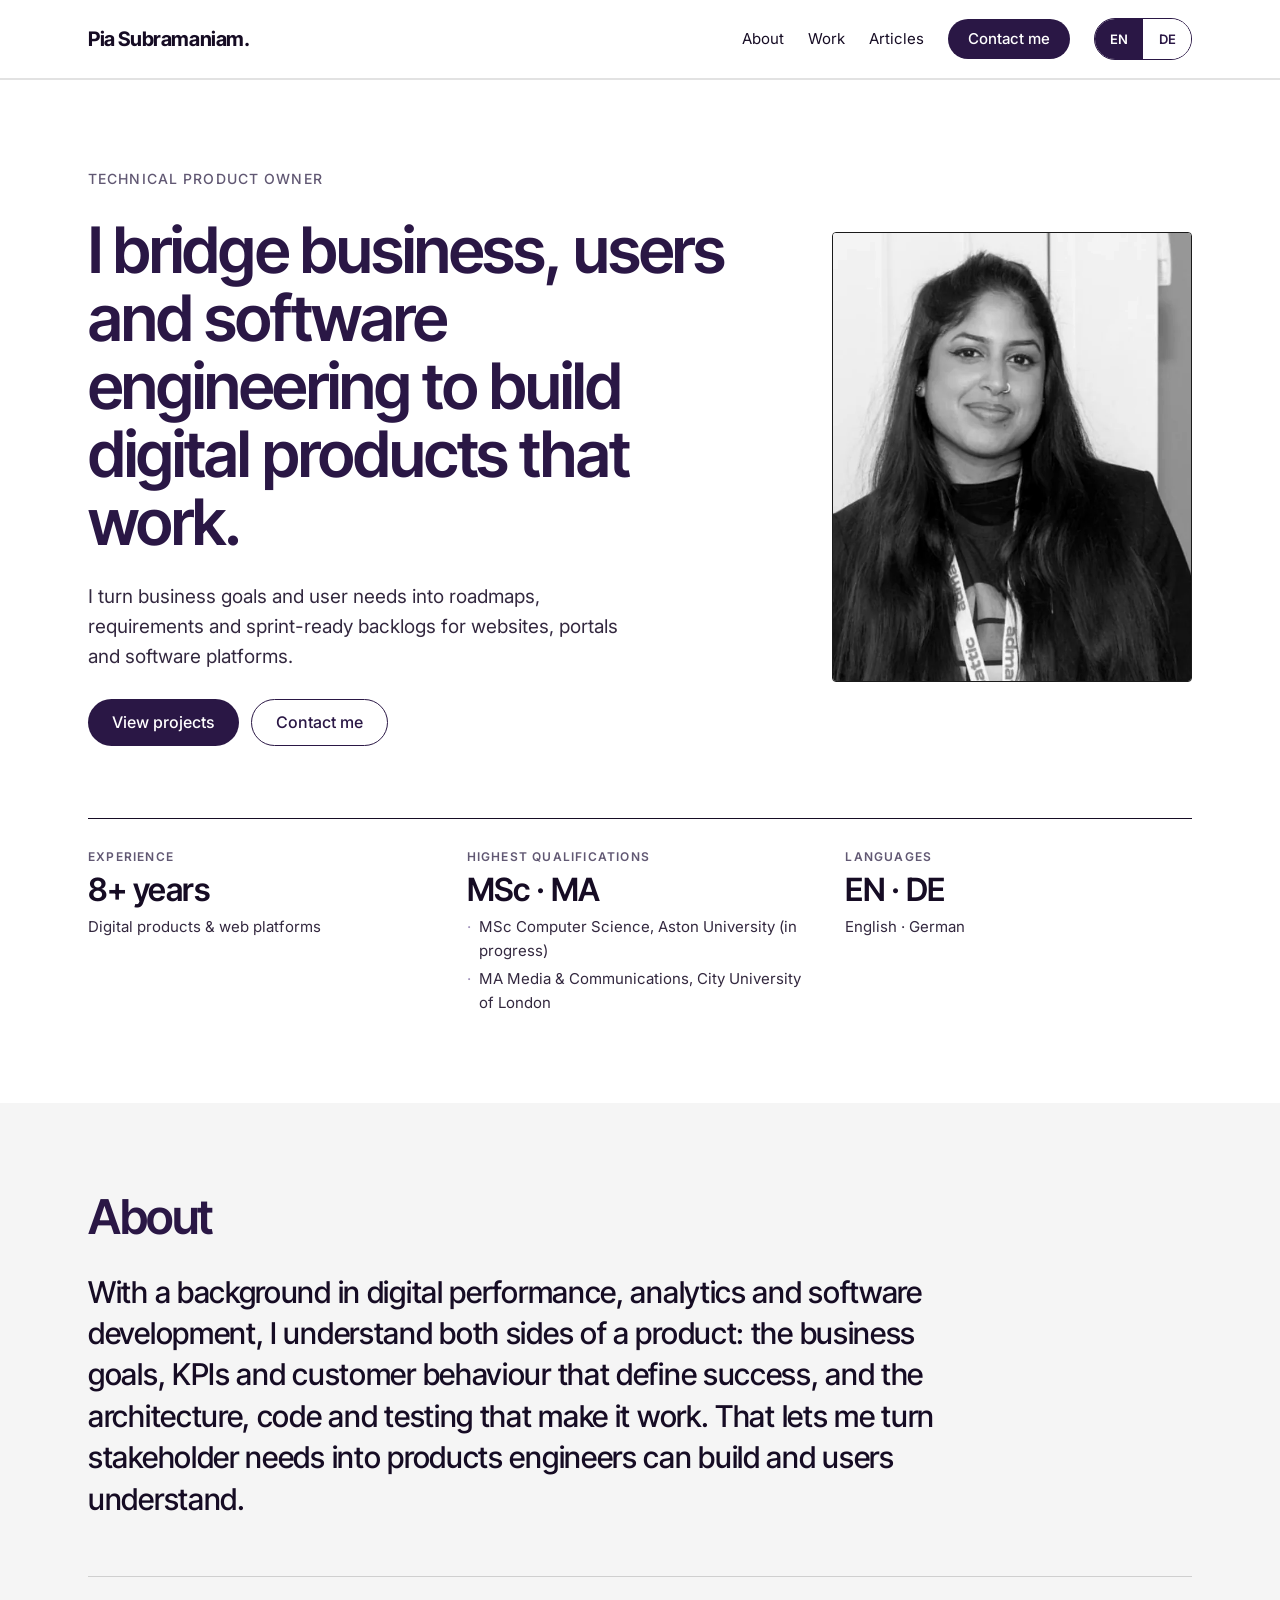
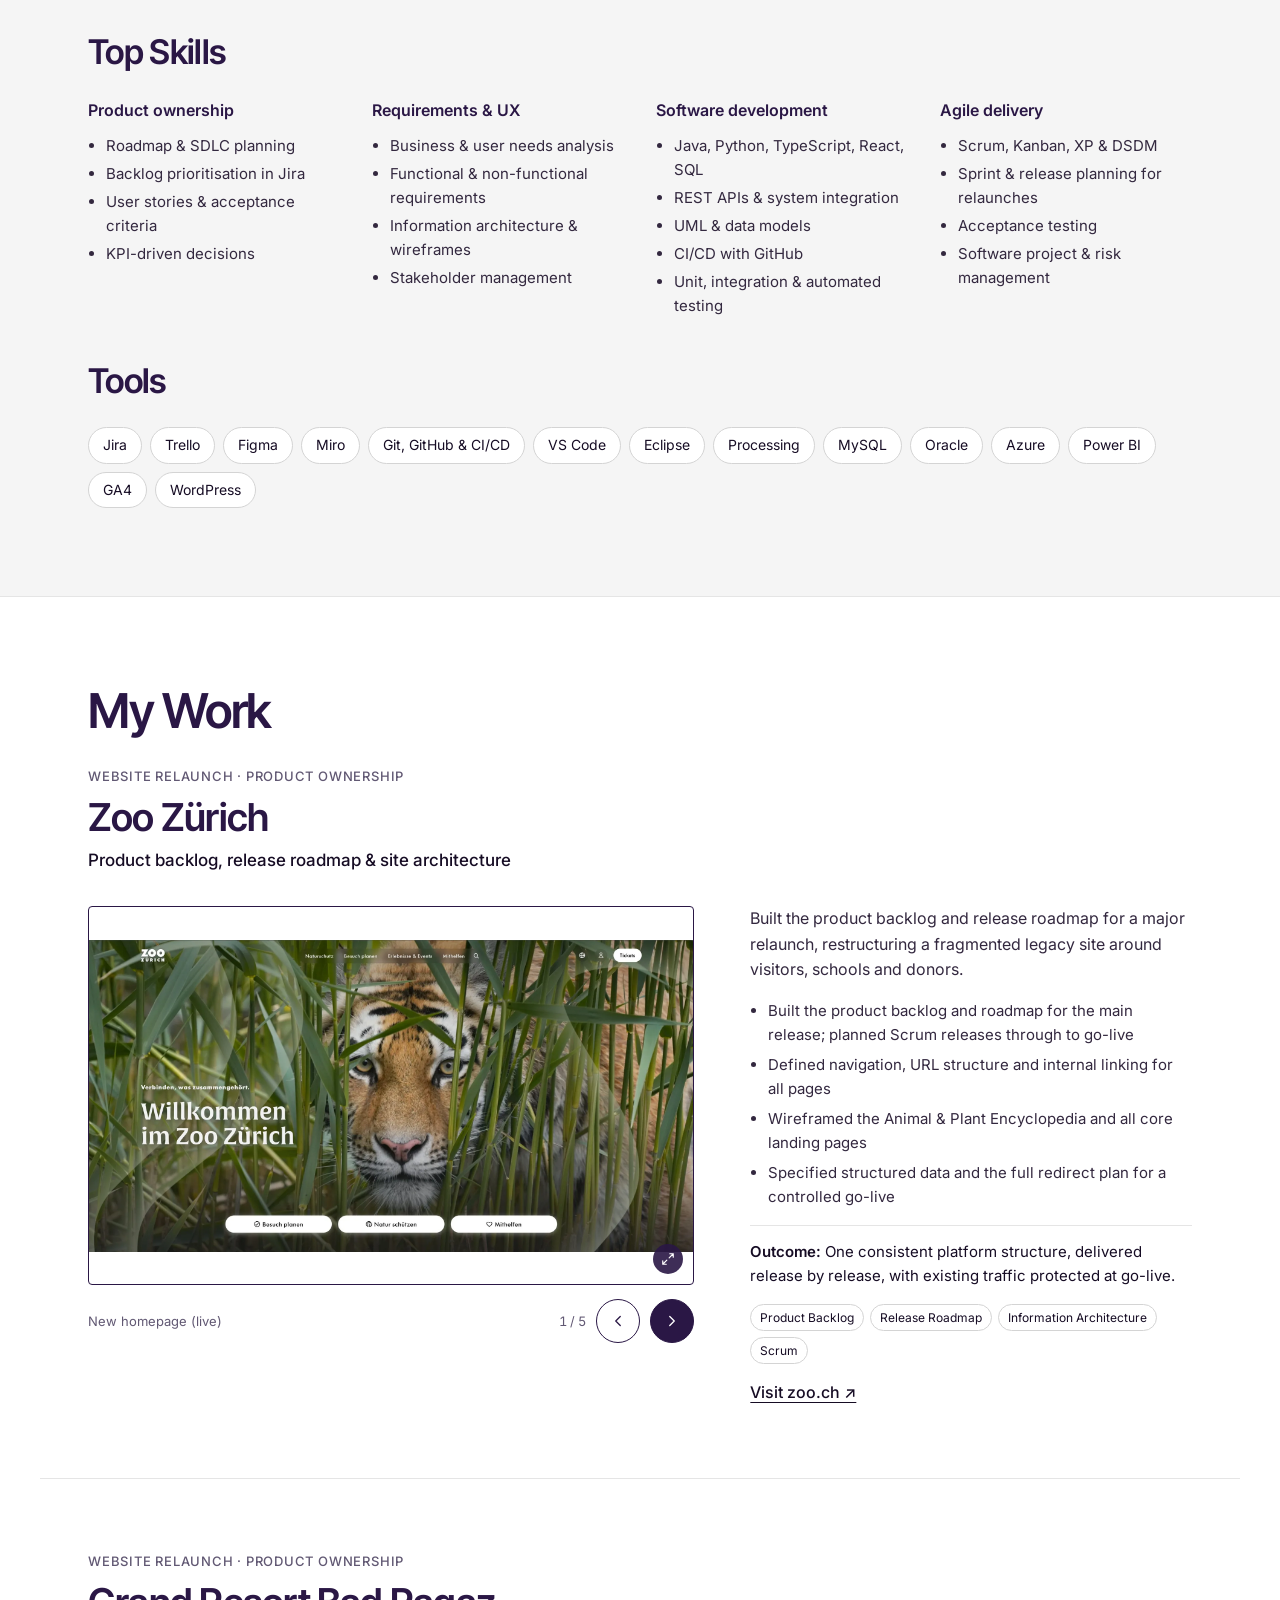
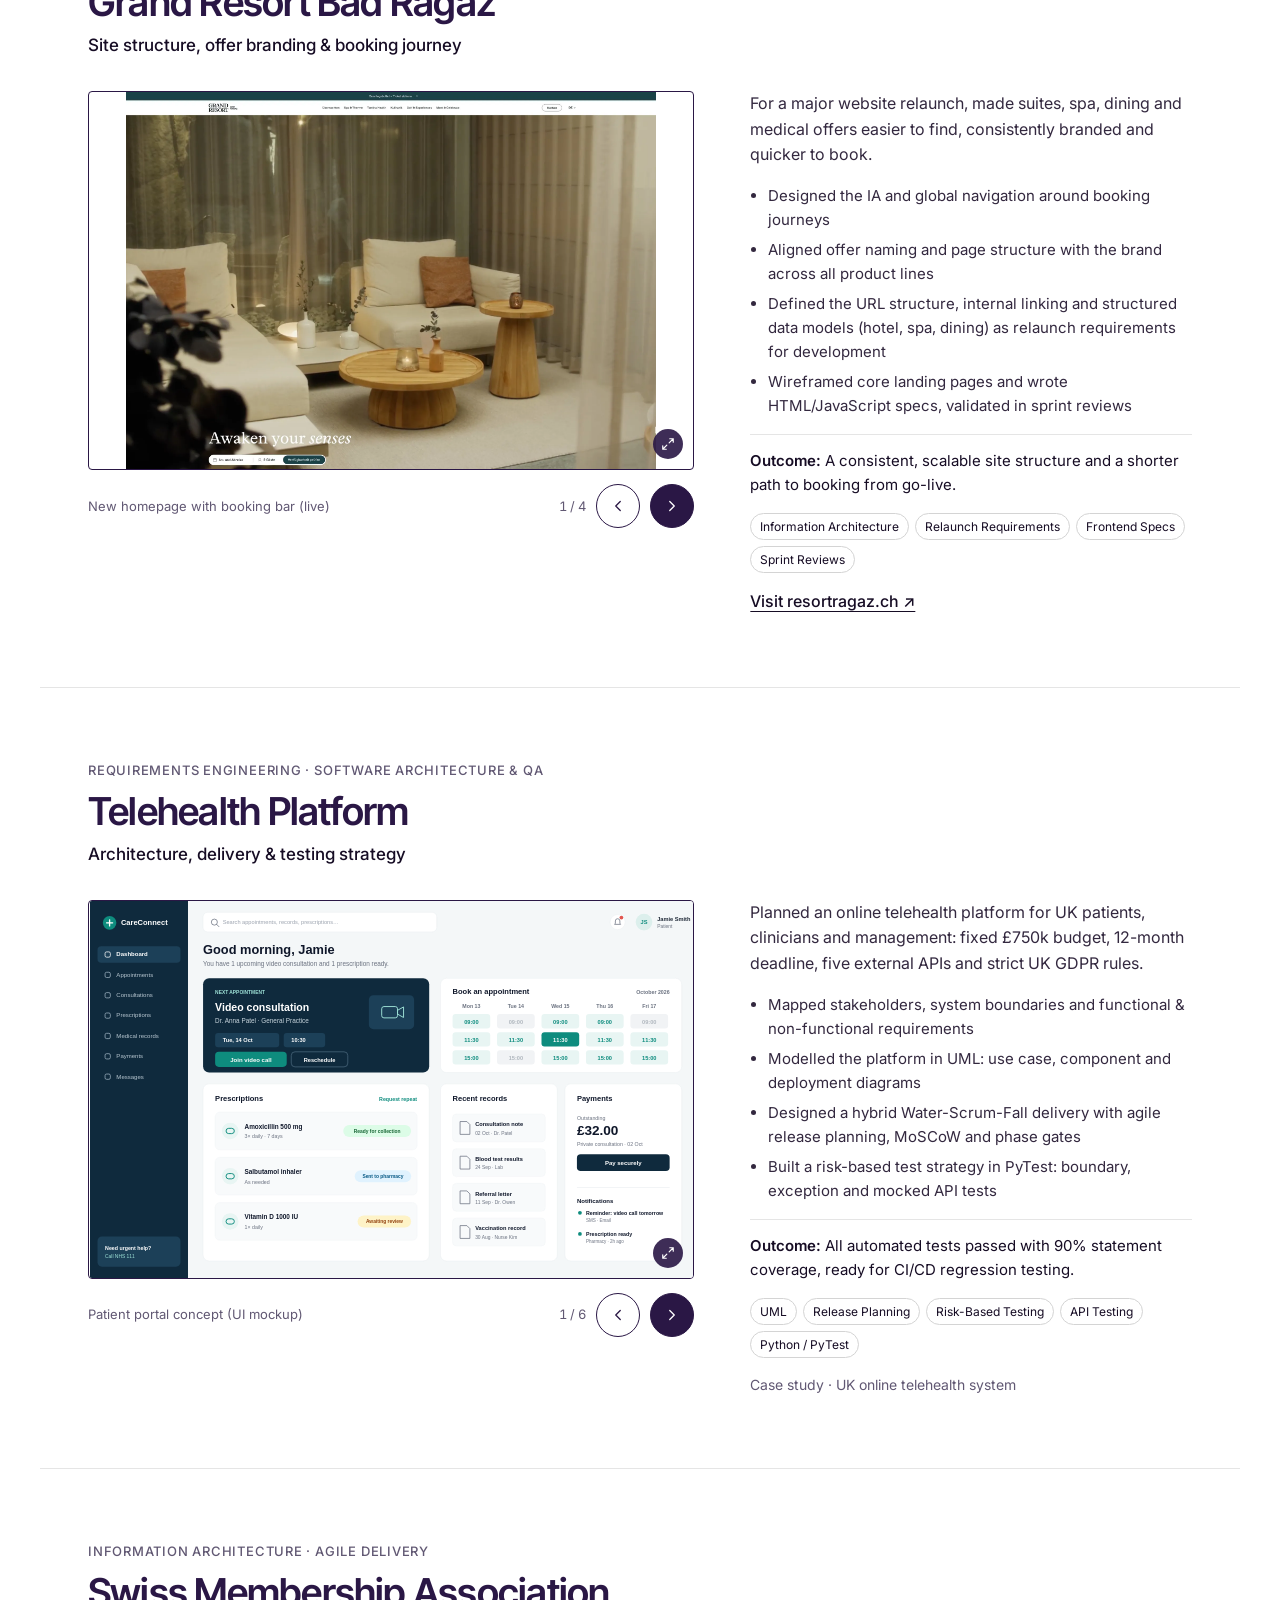
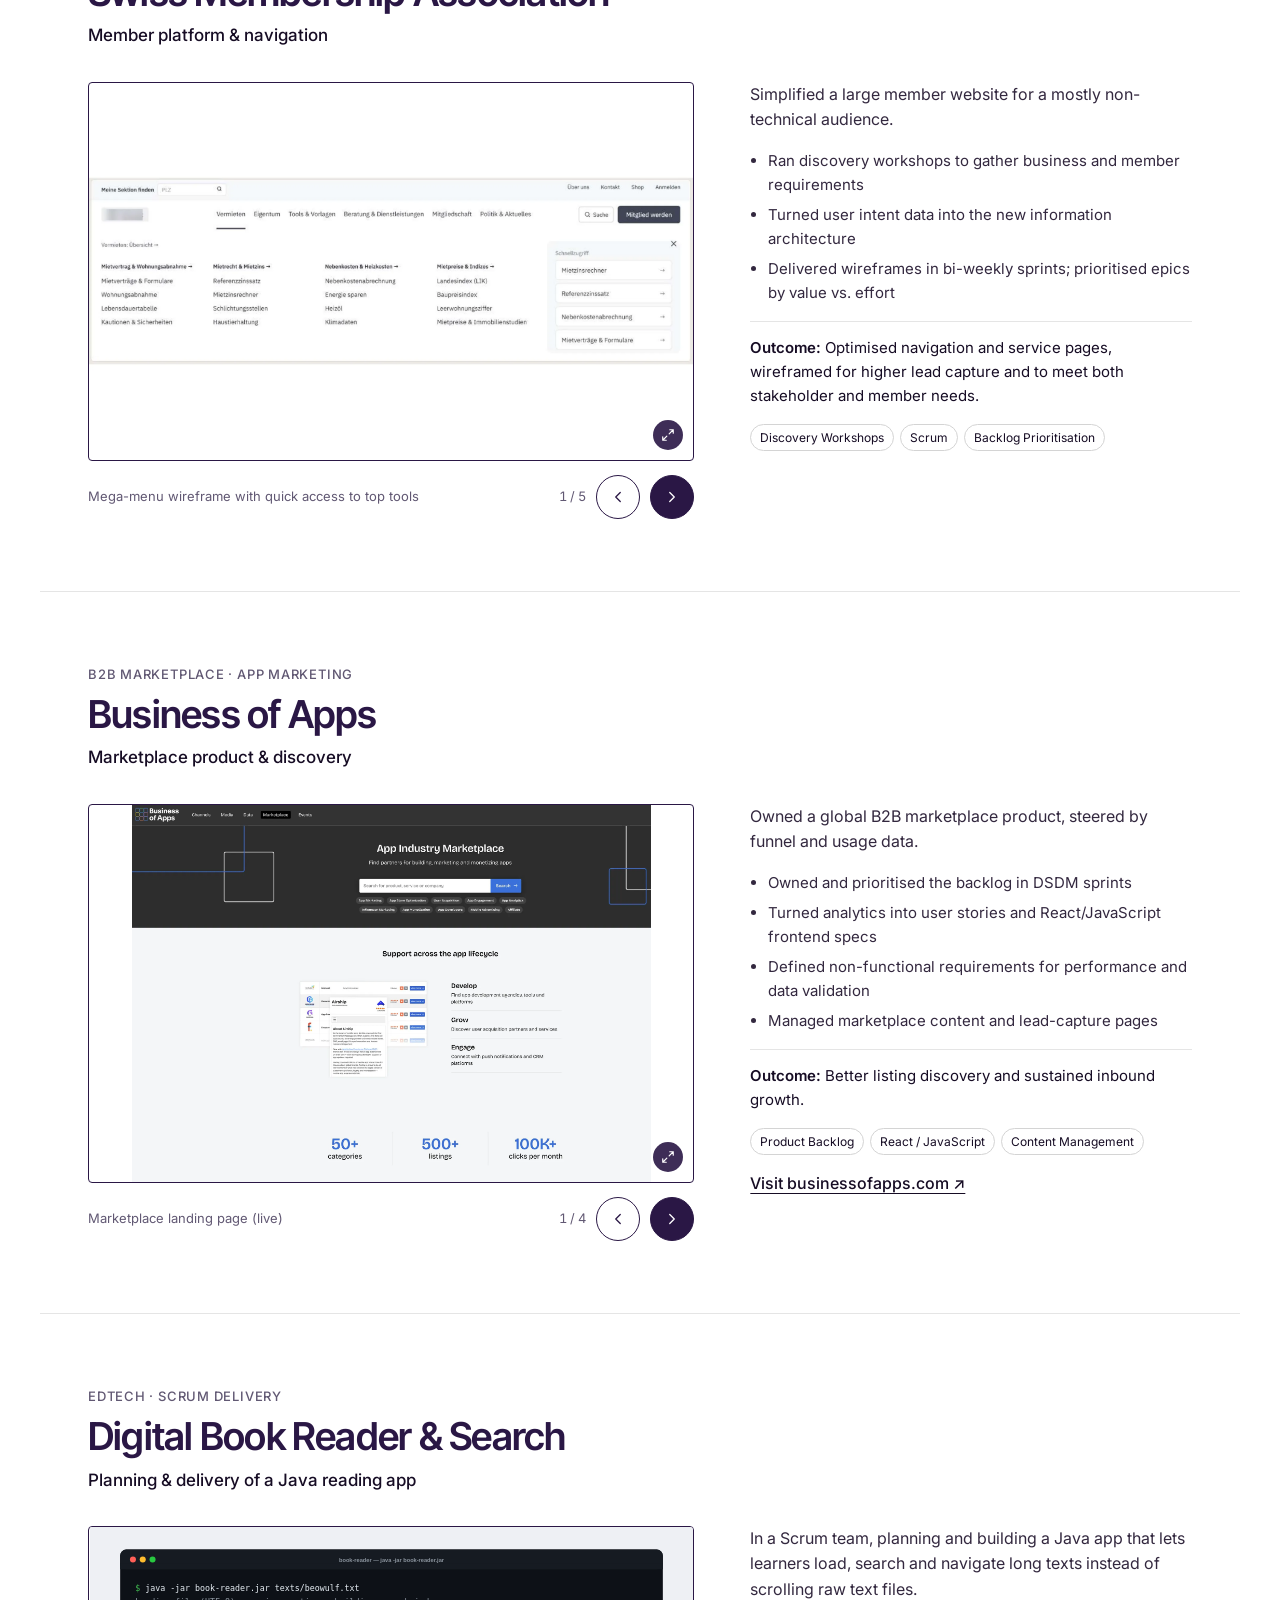
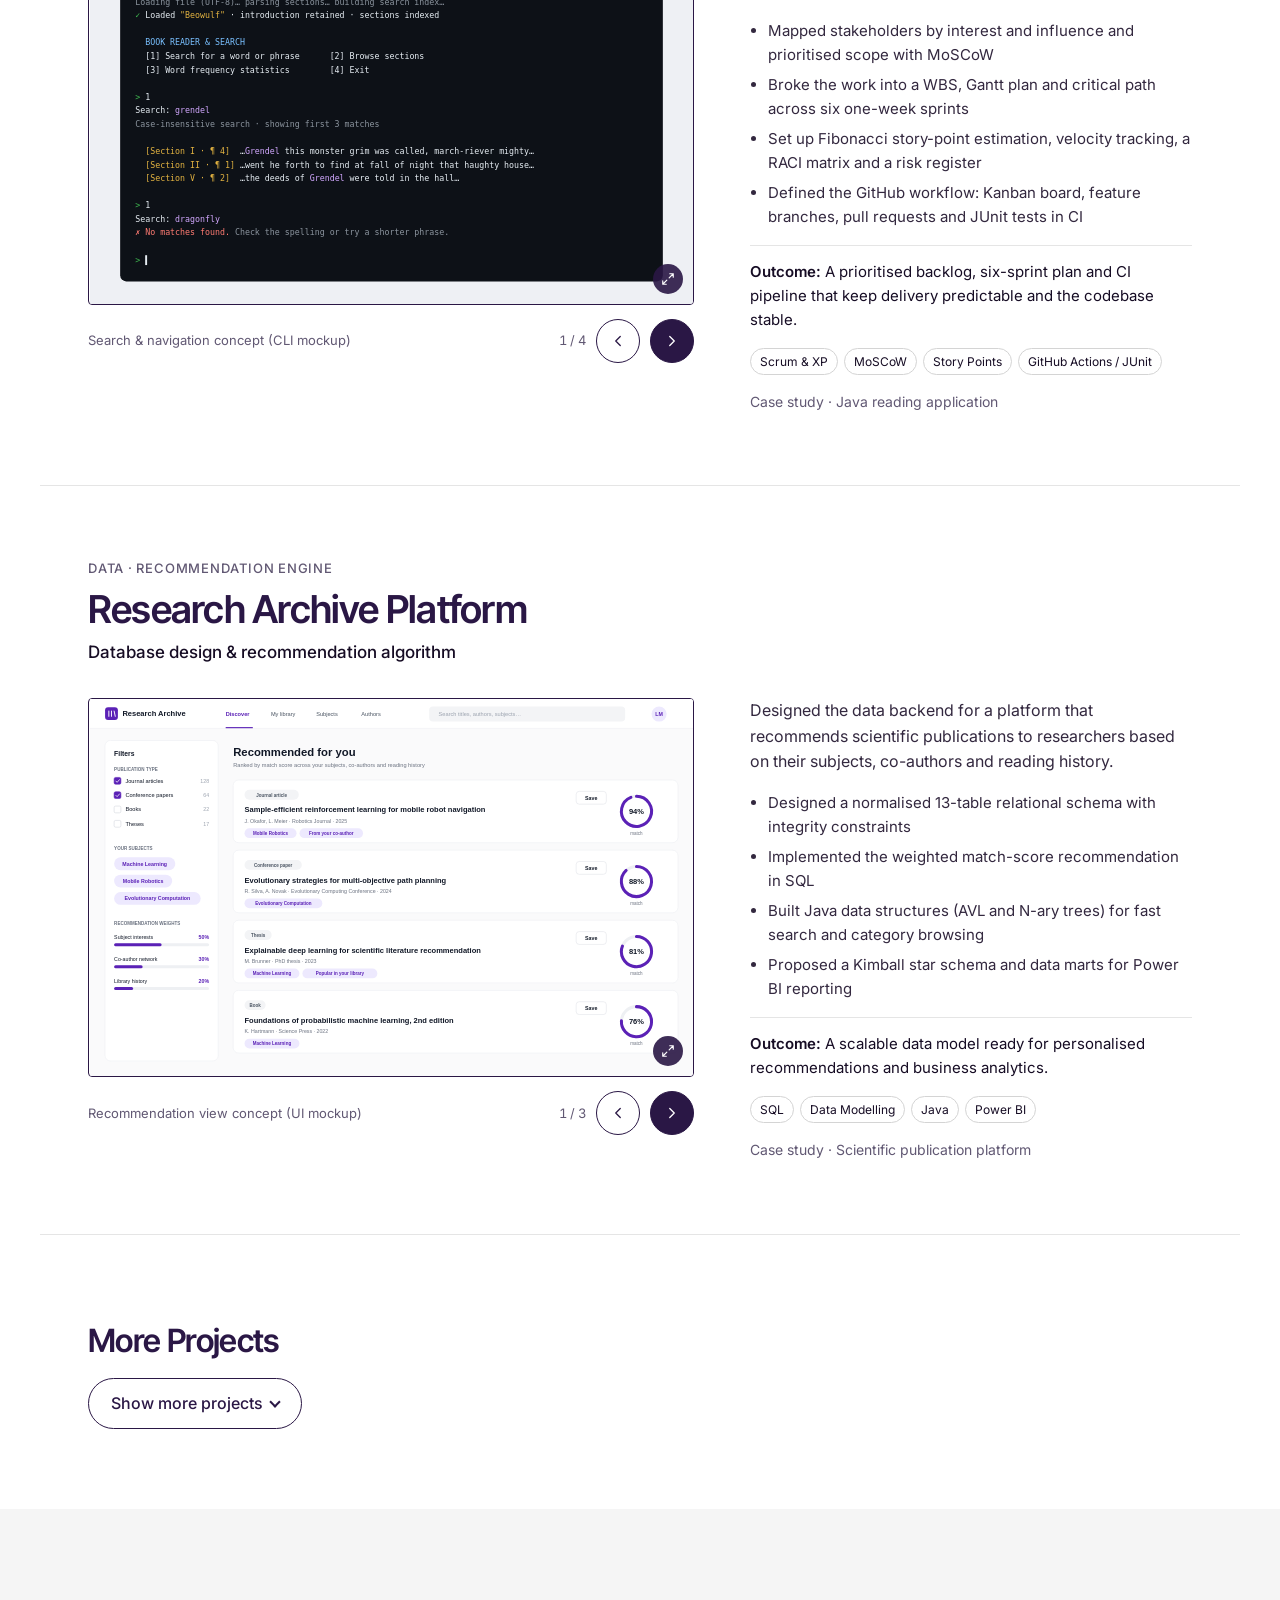
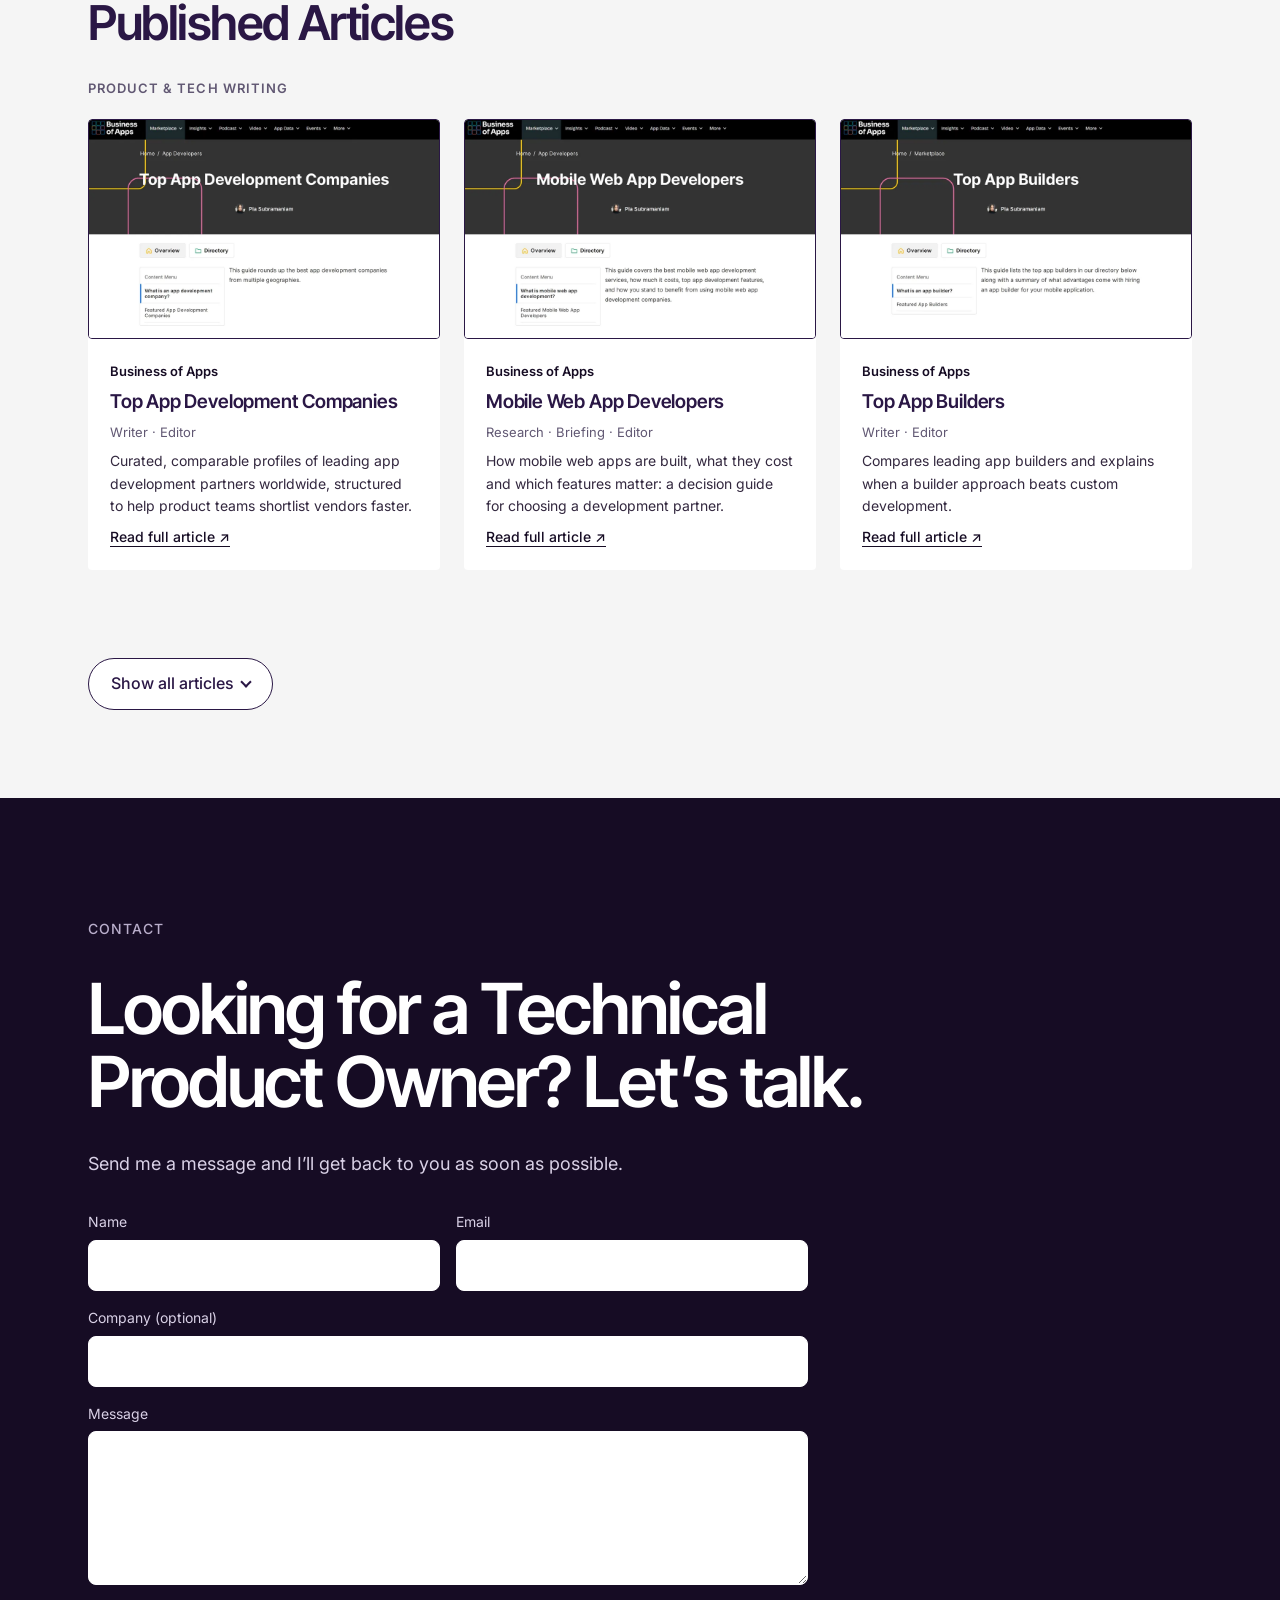
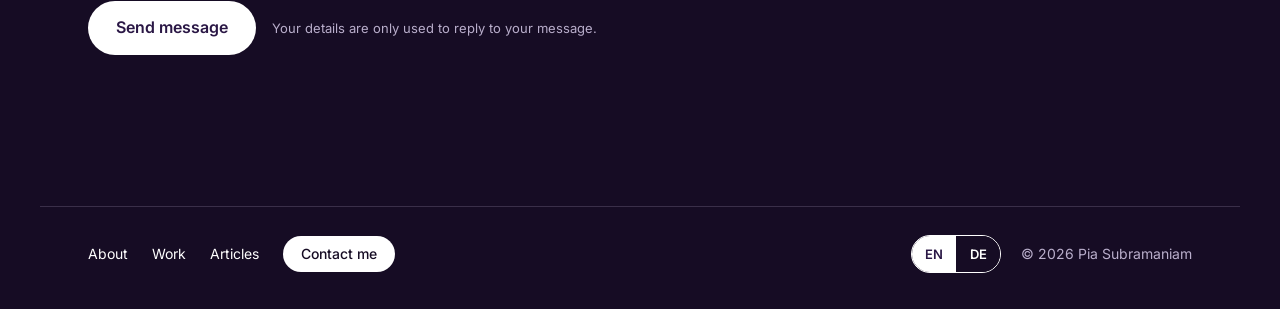
==== commit ff73e616: "Add files via upload" ====
--- a/index.html
+++ b/index.html
@@ -273,7 +273,7 @@
 </div>
 </div>
 </article>
-<div class="wrap more"><h3 class="h3-sub">More Projects</h3><div class="more-grid">
+<div class="wrap more"><h3 class="h3-sub">More Projects</h3><button type="button" class="showmore" aria-expanded="false" data-more="Show more projects" data-less="Show fewer projects">Show more projects</button><div class="more-grid extra">
 <article class="card" data-slides="[{&quot;src&quot;: &quot;/images/bergpunkt-1.webp&quot;, &quot;alt&quot;: &quot;Tour filters and overview (live)&quot;, &quot;w&quot;: 2000, &quot;h&quot;: 1174}]" data-title="Bergpunkt">
 <button type="button" class="thumb" data-zoom aria-label="Enlarge image: Bergpunkt"><img src="/images/bergpunkt-thumb.webp" alt="Tour filters and overview (live)" width="960" height="556" loading="lazy" decoding="async"><span class="zoom-icon" aria-hidden="true"><svg width="14" height="14" viewBox="0 0 24 24" fill="none" stroke="currentColor" stroke-width="2" stroke-linecap="round" stroke-linejoin="round" aria-hidden="true"><path d="M15 3h6v6M9 21H3v-6M21 3l-7 7M3 21l7-7"/></svg></span></button>
 <div class="card-body">
@@ -307,7 +307,7 @@
 <a href="https://www.passepartout.ch" target="_blank" rel="noopener">passepartout.ch ↗</a>
 </div>
 </article>
-<article class="card extra" data-slides="[{&quot;src&quot;: &quot;/images/emmen-center-1.webp&quot;, &quot;alt&quot;: &quot;Arrival tabs by transport mode (live)&quot;, &quot;w&quot;: 2000, &quot;h&quot;: 1225}]" data-title="Emmen Center">
+<article class="card" data-slides="[{&quot;src&quot;: &quot;/images/emmen-center-1.webp&quot;, &quot;alt&quot;: &quot;Arrival tabs by transport mode (live)&quot;, &quot;w&quot;: 2000, &quot;h&quot;: 1225}]" data-title="Emmen Center">
 <button type="button" class="thumb" data-zoom aria-label="Enlarge image: Emmen Center"><img src="/images/emmen-center-thumb.webp" alt="Arrival tabs by transport mode (live)" width="960" height="535" loading="lazy" decoding="async"><span class="zoom-icon" aria-hidden="true"><svg width="14" height="14" viewBox="0 0 24 24" fill="none" stroke="currentColor" stroke-width="2" stroke-linecap="round" stroke-linejoin="round" aria-hidden="true"><path d="M15 3h6v6M9 21H3v-6M21 3l-7 7M3 21l7-7"/></svg></span></button>
 <div class="card-body">
 <p class="card-tag">Retail · Feature delivery</p>
@@ -318,7 +318,7 @@
 <a href="https://www.emmencenter.ch" target="_blank" rel="noopener">emmencenter.ch ↗</a>
 </div>
 </article>
-<article class="card extra" data-slides="[{&quot;src&quot;: &quot;/images/neustadt-1.webp&quot;, &quot;alt&quot;: &quot;Agency homepage and navigation (live)&quot;, &quot;w&quot;: 2000, &quot;h&quot;: 1408}]" data-title="Neustadt Agentur">
+<article class="card" data-slides="[{&quot;src&quot;: &quot;/images/neustadt-1.webp&quot;, &quot;alt&quot;: &quot;Agency homepage and navigation (live)&quot;, &quot;w&quot;: 2000, &quot;h&quot;: 1408}]" data-title="Neustadt Agentur">
 <button type="button" class="thumb" data-zoom aria-label="Enlarge image: Neustadt Agentur"><img src="/images/neustadt-thumb.webp" alt="Agency homepage and navigation (live)" width="960" height="540" loading="lazy" decoding="async"><span class="zoom-icon" aria-hidden="true"><svg width="14" height="14" viewBox="0 0 24 24" fill="none" stroke="currentColor" stroke-width="2" stroke-linecap="round" stroke-linejoin="round" aria-hidden="true"><path d="M15 3h6v6M9 21H3v-6M21 3l-7 7M3 21l7-7"/></svg></span></button>
 <div class="card-body">
 <p class="card-tag">Agency · Productisation</p>
@@ -329,7 +329,7 @@
 <a href="https://www.neustadt.swiss" target="_blank" rel="noopener">neustadt.swiss ↗</a>
 </div>
 </article>
-</div><button type="button" class="showmore" aria-expanded="false" data-more="Show more projects" data-less="Show fewer projects">Show more projects</button></div>
+</div></div>
 </section>
 <section class="articles" id="articles">
 <div class="wrap">
@@ -362,8 +362,8 @@
 <article class="art extra"><img src="/images/article-ai-citations.webp" alt="How to get cited in AI answers" width="960" height="591" loading="lazy" decoding="async">
 <div class="art-body"><p class="platform">Neustadt Agentur</p><h4>How to get cited in AI answers</h4><p class="role">Research · Writer</p><p class="desc">As users ask AI search engines instead of clicking results, this guide shows how content earns citations in AI answers.</p><a href="https://neustadt.swiss/wissen/so-wirst-du-in-ki-antworten-zitiert" target="_blank" rel="noopener">Read full article ↗</a></div>
 </article>
-</div><button type="button" class="showmore" aria-expanded="false" data-more="Show all articles" data-less="Show fewer articles">Show all articles</button></div>
-<div class="art-group"><h3 class="group-title">Journalism &amp; culture</h3><div class="art-grid">
+</div></div>
+<div class="art-group extra"><h3 class="group-title">Journalism &amp; culture</h3><div class="art-grid">
 <article class="art"><img src="/images/article-women-in-property.webp" alt="Women in Property at the Landlord Investment Show" width="960" height="600" loading="lazy" decoding="async">
 <div class="art-body"><p class="platform">PropertyNotify</p><h4>Women in Property at the Landlord Investment Show</h4><p class="role">Journalist · Research · Writer</p><p class="desc">Event report from the Landlord Investment Show in London on opportunities and risks in the UK property and buy-to-let market.</p><a href="https://www.propertynotify.co.uk/news/women-in-property-landlord-investment-show/" target="_blank" rel="noopener">Read full article ↗</a></div>
 </article>
@@ -371,6 +371,7 @@
 <div class="art-body"><p class="platform">Conversations About Her</p><h4>R&amp;B music journalism</h4><p class="role">Journalist</p><p class="desc">News, release coverage and music video features for an online R&amp;B platform, with 140+ published articles.</p><a href="https://conversationsabouther.net/author/piasubramaniam/" target="_blank" rel="noopener">View writer profile ↗</a></div>
 </article>
 </div></div>
+<button type="button" class="showmore" aria-expanded="false" data-more="Show all articles" data-less="Show fewer articles">Show all articles</button>
 </div>
 </section>
 <section class="contact" id="contact">
--- a/assets/site.css
+++ b/assets/site.css
@@ -96,7 +96,9 @@
 .visit{align-self:flex-start;font-weight:500;text-underline-offset:4px}
 .site-note{margin:0;font-size:14px;color:var(--muted)}
 .more{padding-top:88px;padding-bottom:80px}
-.more>.h3-sub{font-size:clamp(24px,2.6vw,32px);margin-bottom:28px}
+.more>.h3-sub{font-size:clamp(24px,2.6vw,32px);margin-bottom:20px}
+.more .more-grid{margin-top:28px}
+.articles .showmore{margin-top:32px}
 .more-grid{display:grid;grid-template-columns:repeat(auto-fill,minmax(min(100%,360px),1fr));gap:24px}
 .card{border:1px solid #D4D4D4;border-radius:4px;overflow:hidden;display:flex;flex-direction:column}
 .card .thumb{display:block;width:100%;padding:0;border:0;background:none;cursor:zoom-in;position:relative;font:inherit}
@@ -157,7 +159,9 @@
 /* show more */
 .js .extra{display:none}
 .js .expanded .extra{display:flex}
-.showmore{display:inline-flex;align-items:center;gap:8px;margin-top:28px;padding:12px 22px;border-radius:999px;border:1px solid var(--btn);background:#FFFFFF;color:var(--btn);font:inherit;font-weight:500;cursor:pointer}
+.js .expanded .more-grid.extra{display:grid}
+.js .expanded .art-group.extra{display:block}
+.showmore{display:inline-flex;align-items:center;gap:8px;margin-top:0;padding:12px 22px;border-radius:999px;border:1px solid var(--btn);background:#FFFFFF;color:var(--btn);font:inherit;font-weight:500;cursor:pointer}
 .showmore:hover{background:#F1EDF6}
 .showmore::after{content:'';width:8px;height:8px;border-right:2px solid currentColor;border-bottom:2px solid currentColor;transform:translateY(-2px) rotate(45deg);transition:transform .2s}
 .showmore[aria-expanded="true"]::after{transform:translateY(2px) rotate(-135deg)}
@@ -186,3 +190,6 @@
 .hero-grid{gap:24px}
 .portrait{order:-1;flex:0 0 auto;min-width:0;width:112px}
 }
+.more>.h3-sub{margin-bottom:20px}
+.more>.showmore{margin-top:0}
+.js .more.expanded .more-grid{display:grid;margin-top:28px}
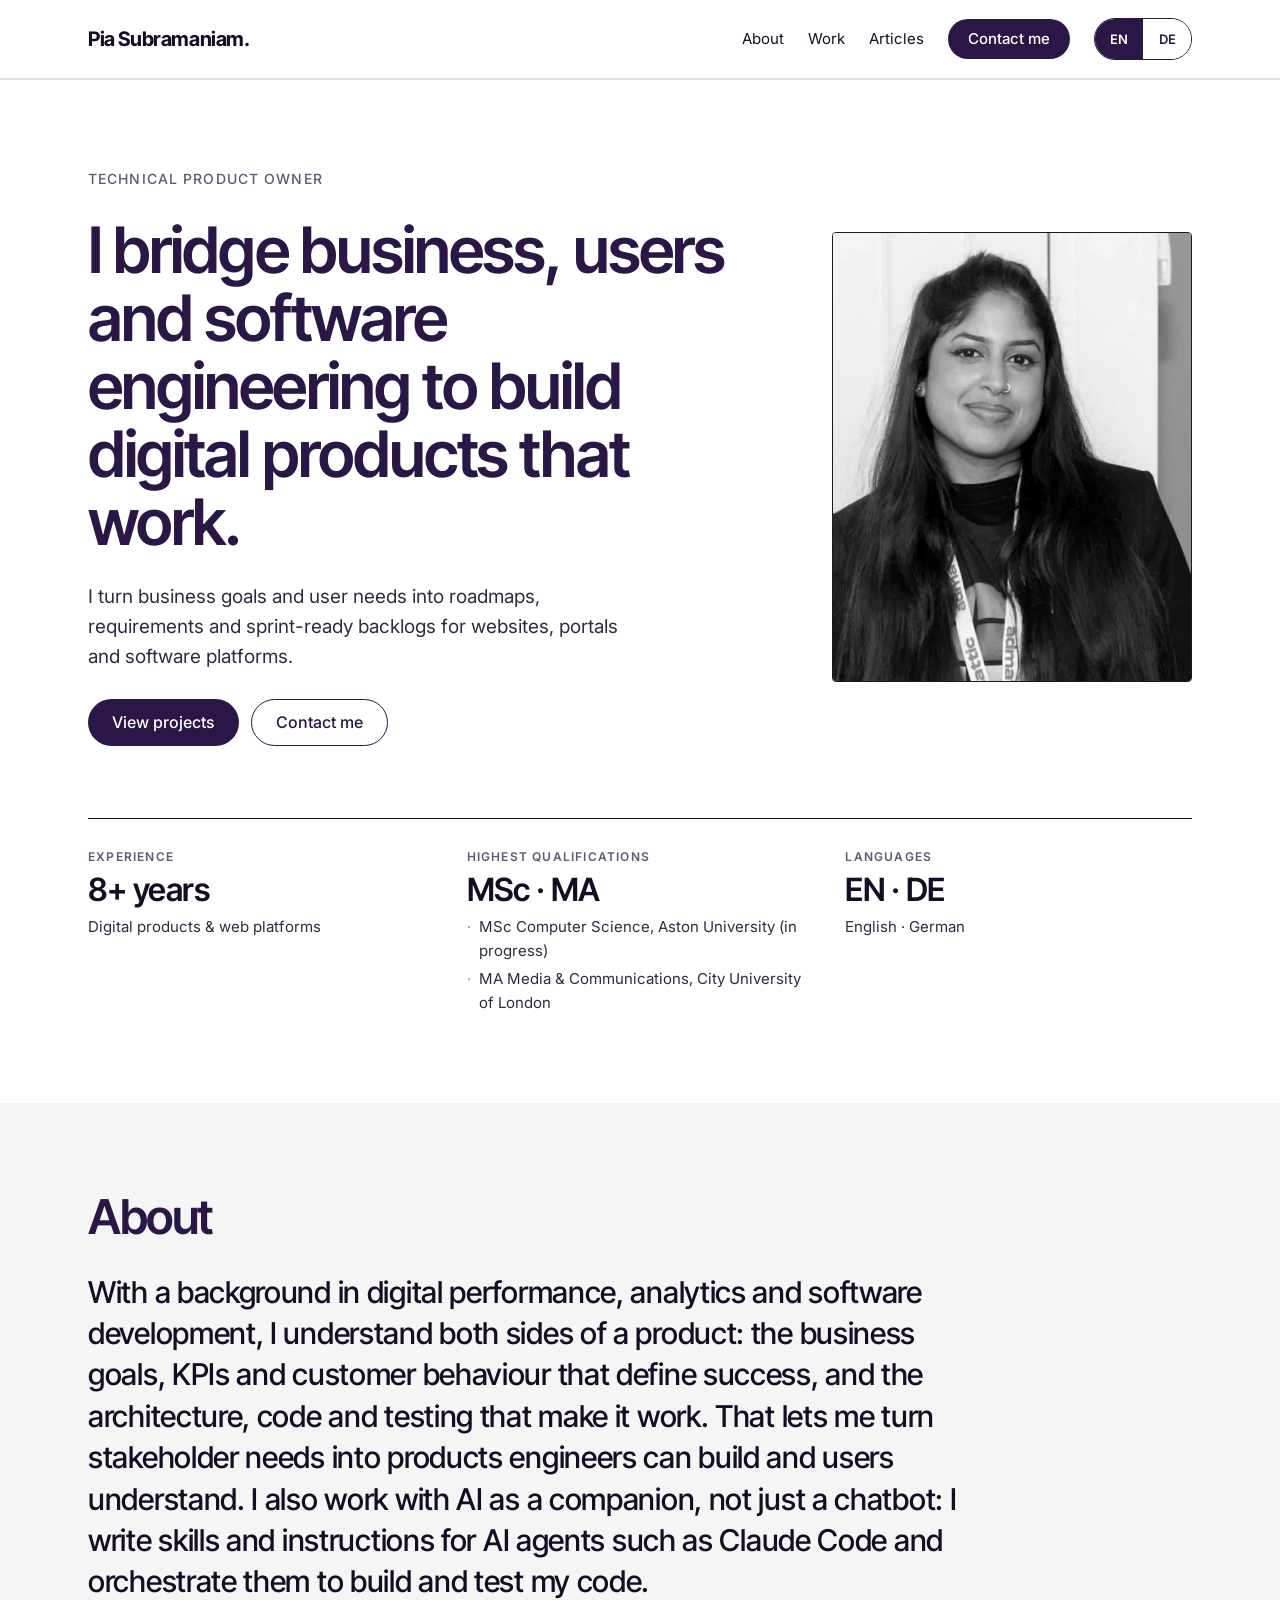
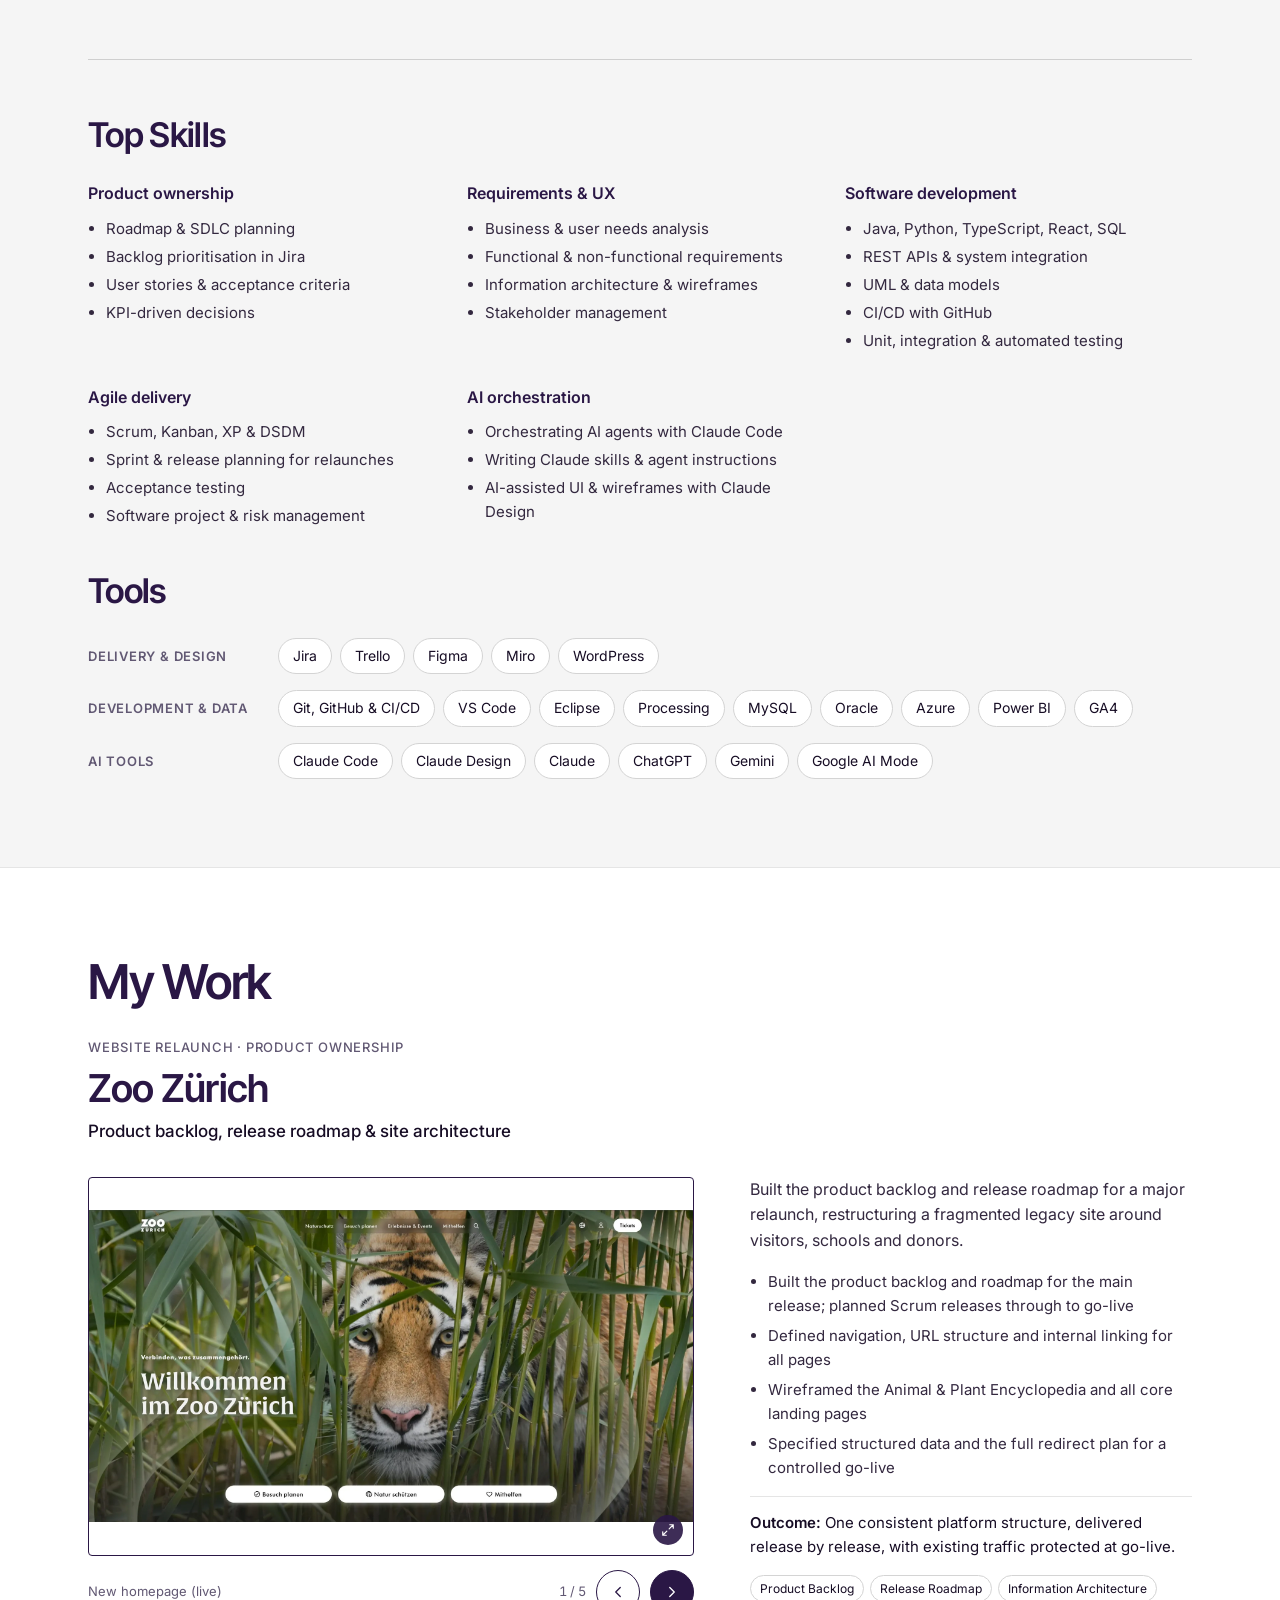
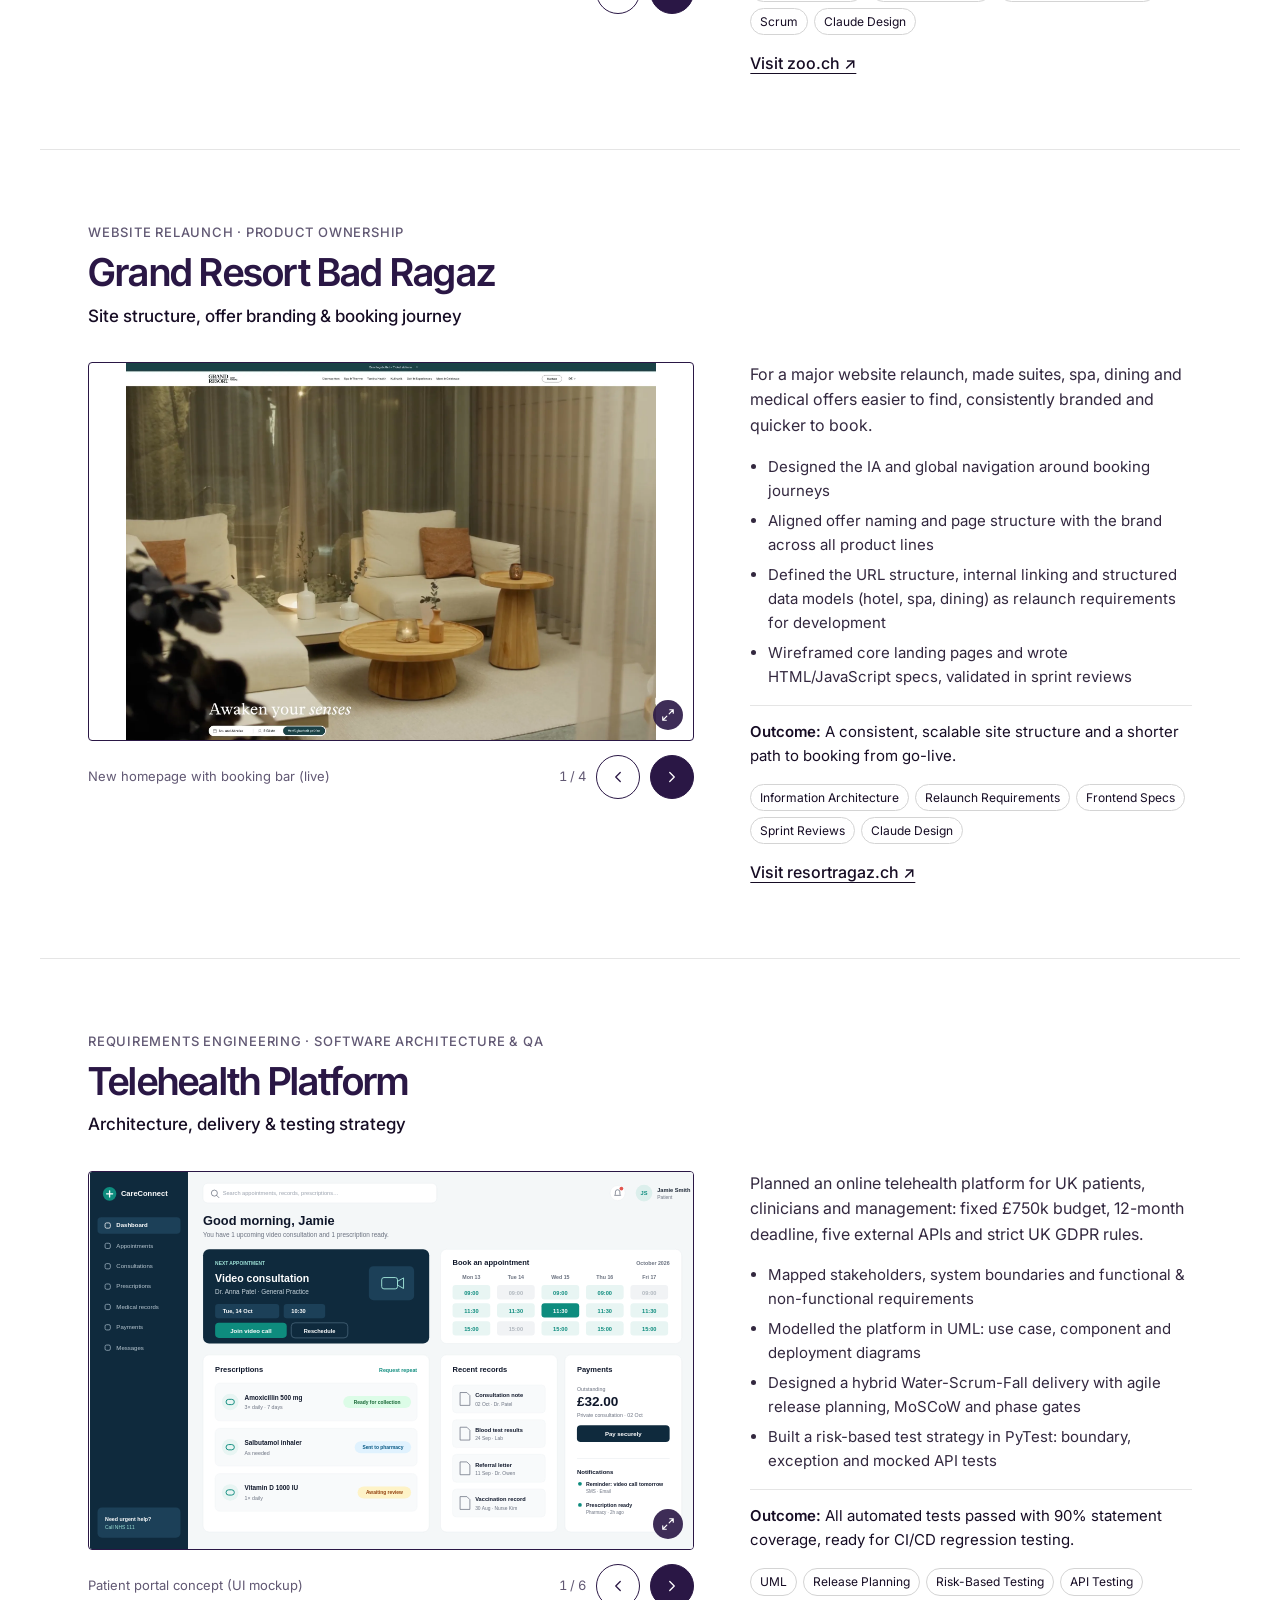
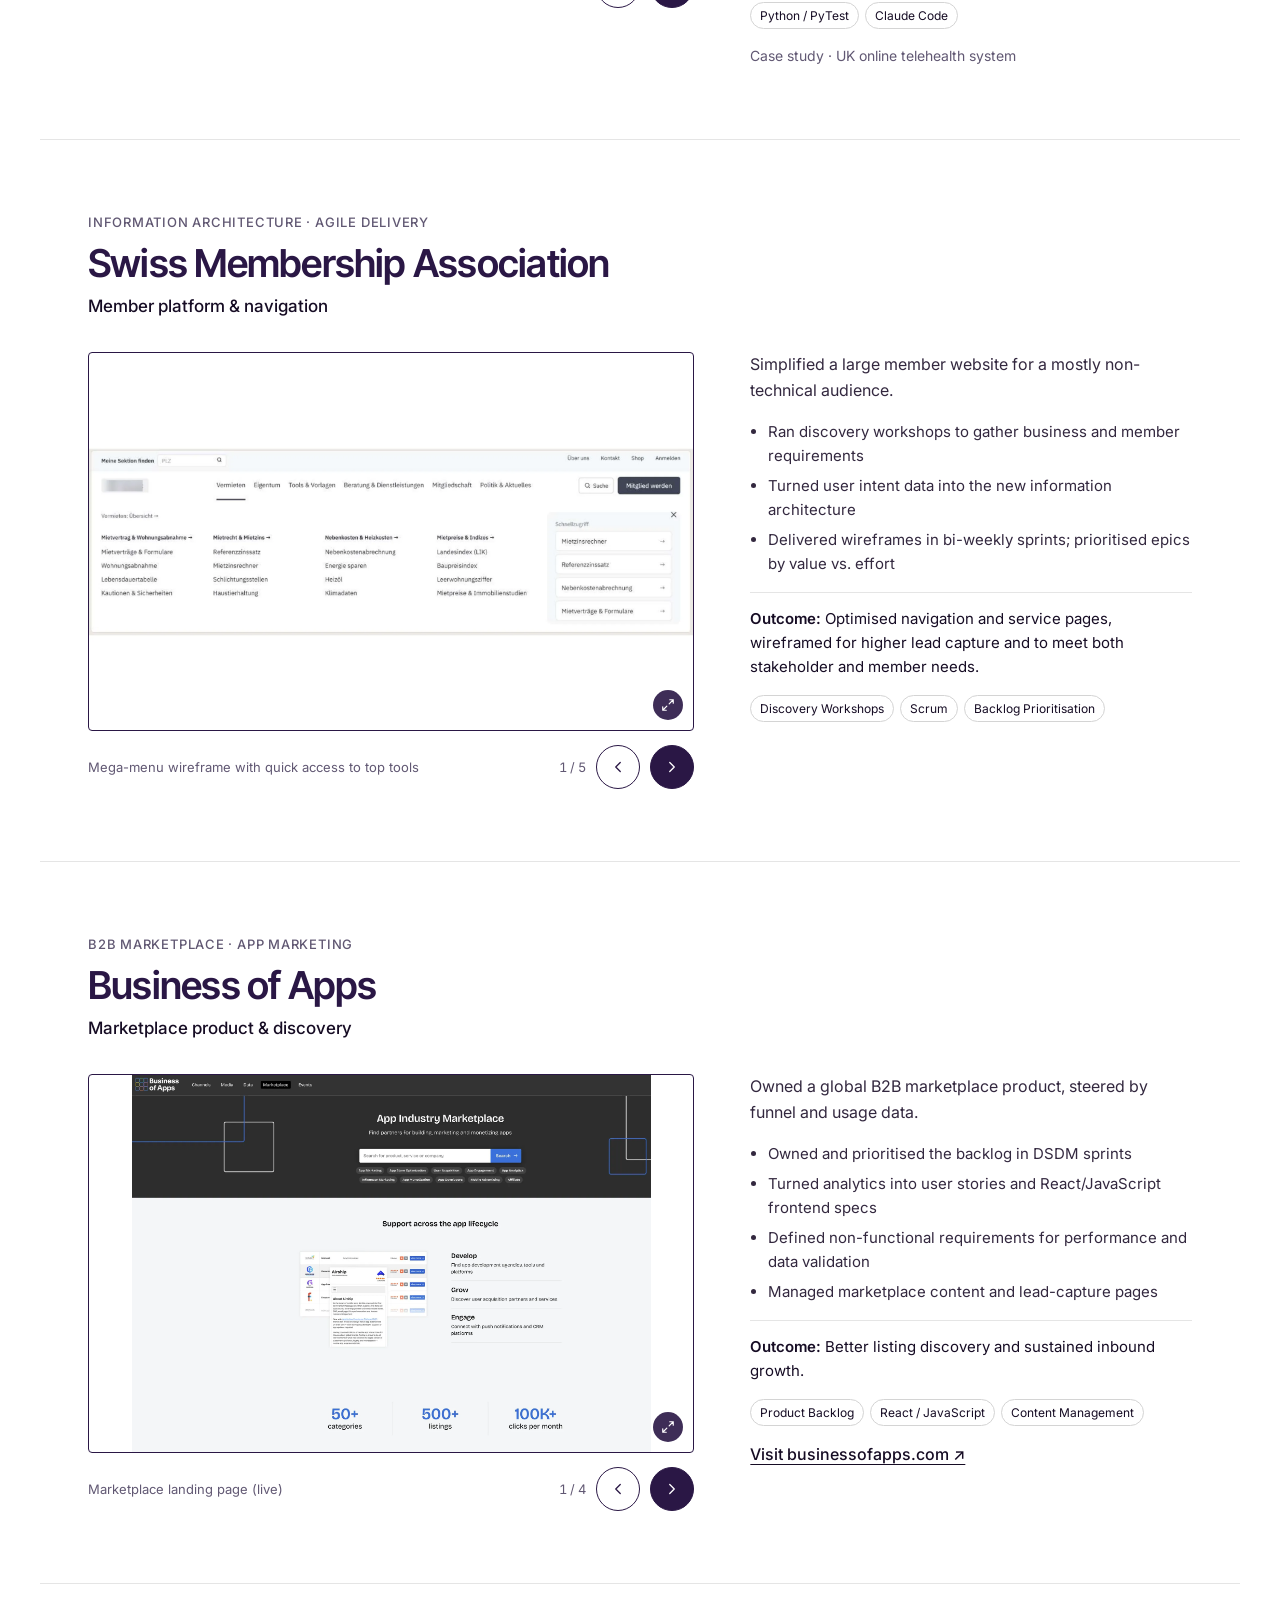
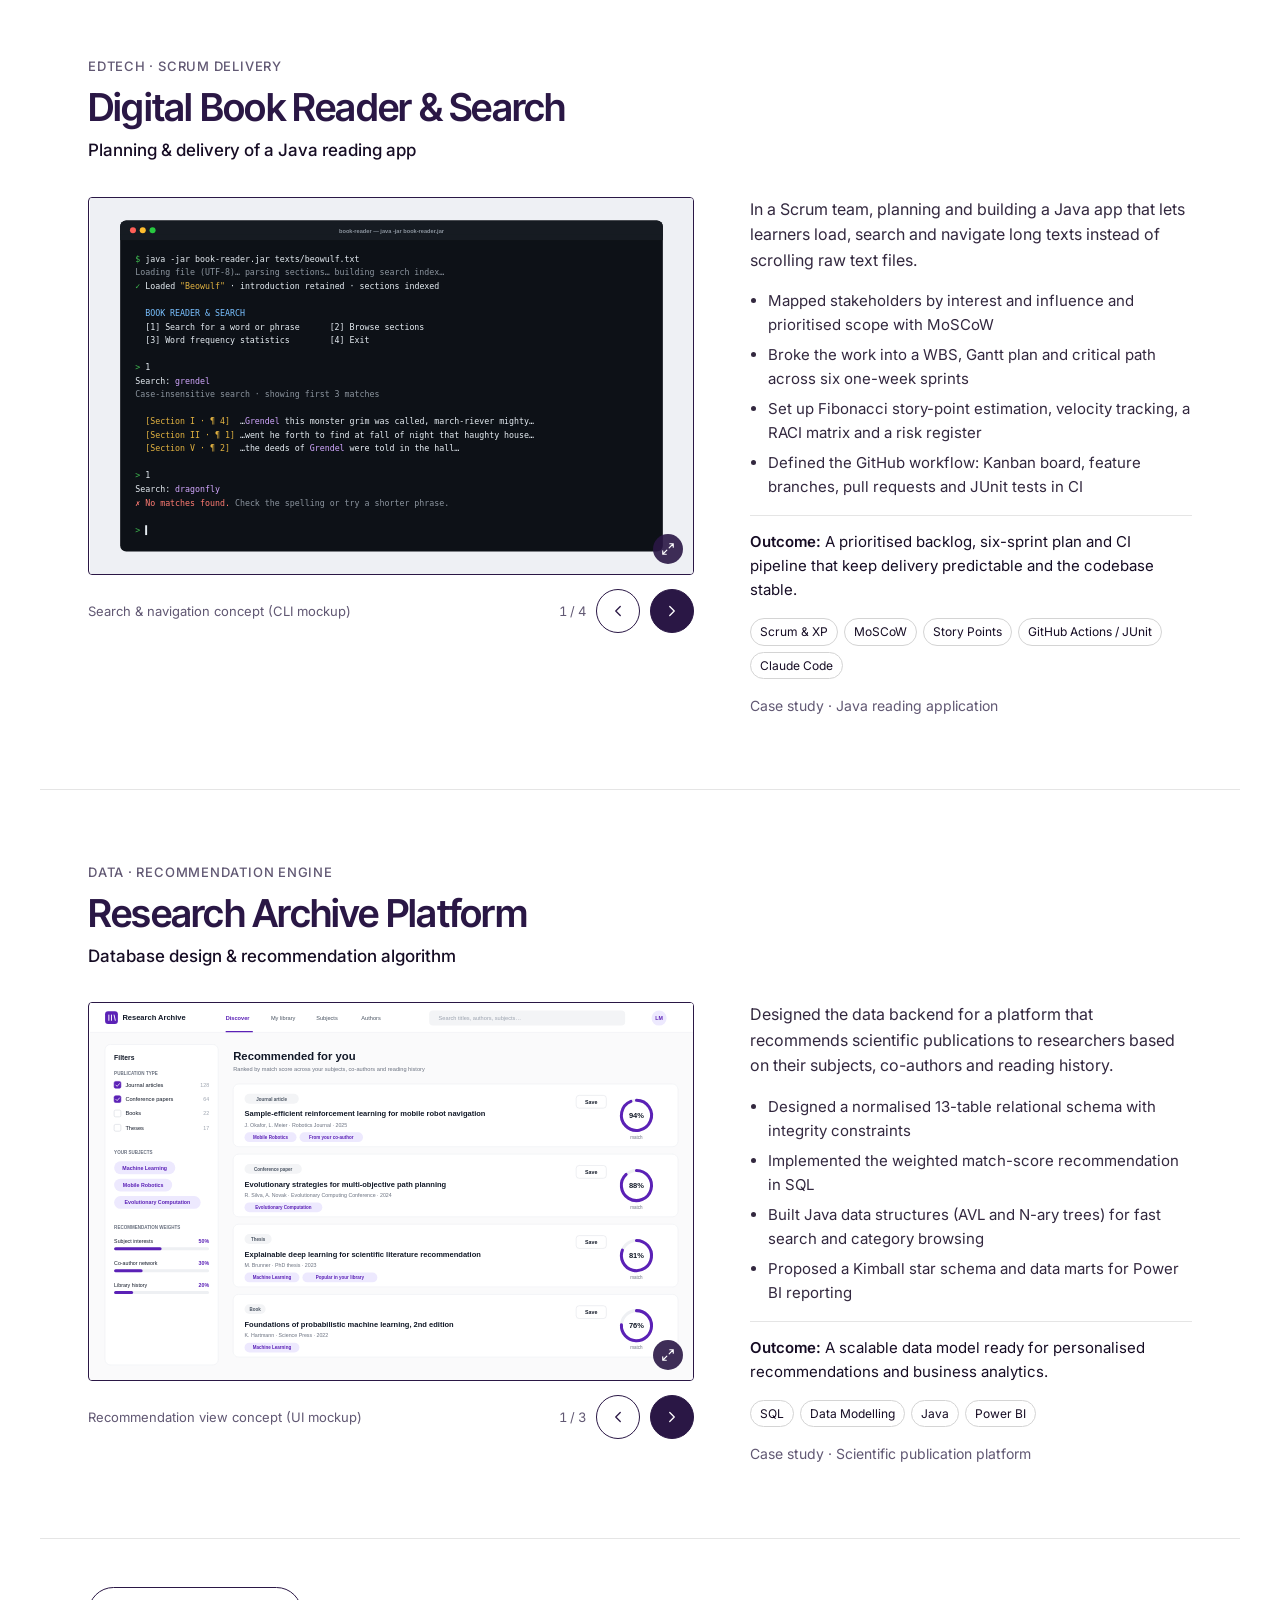
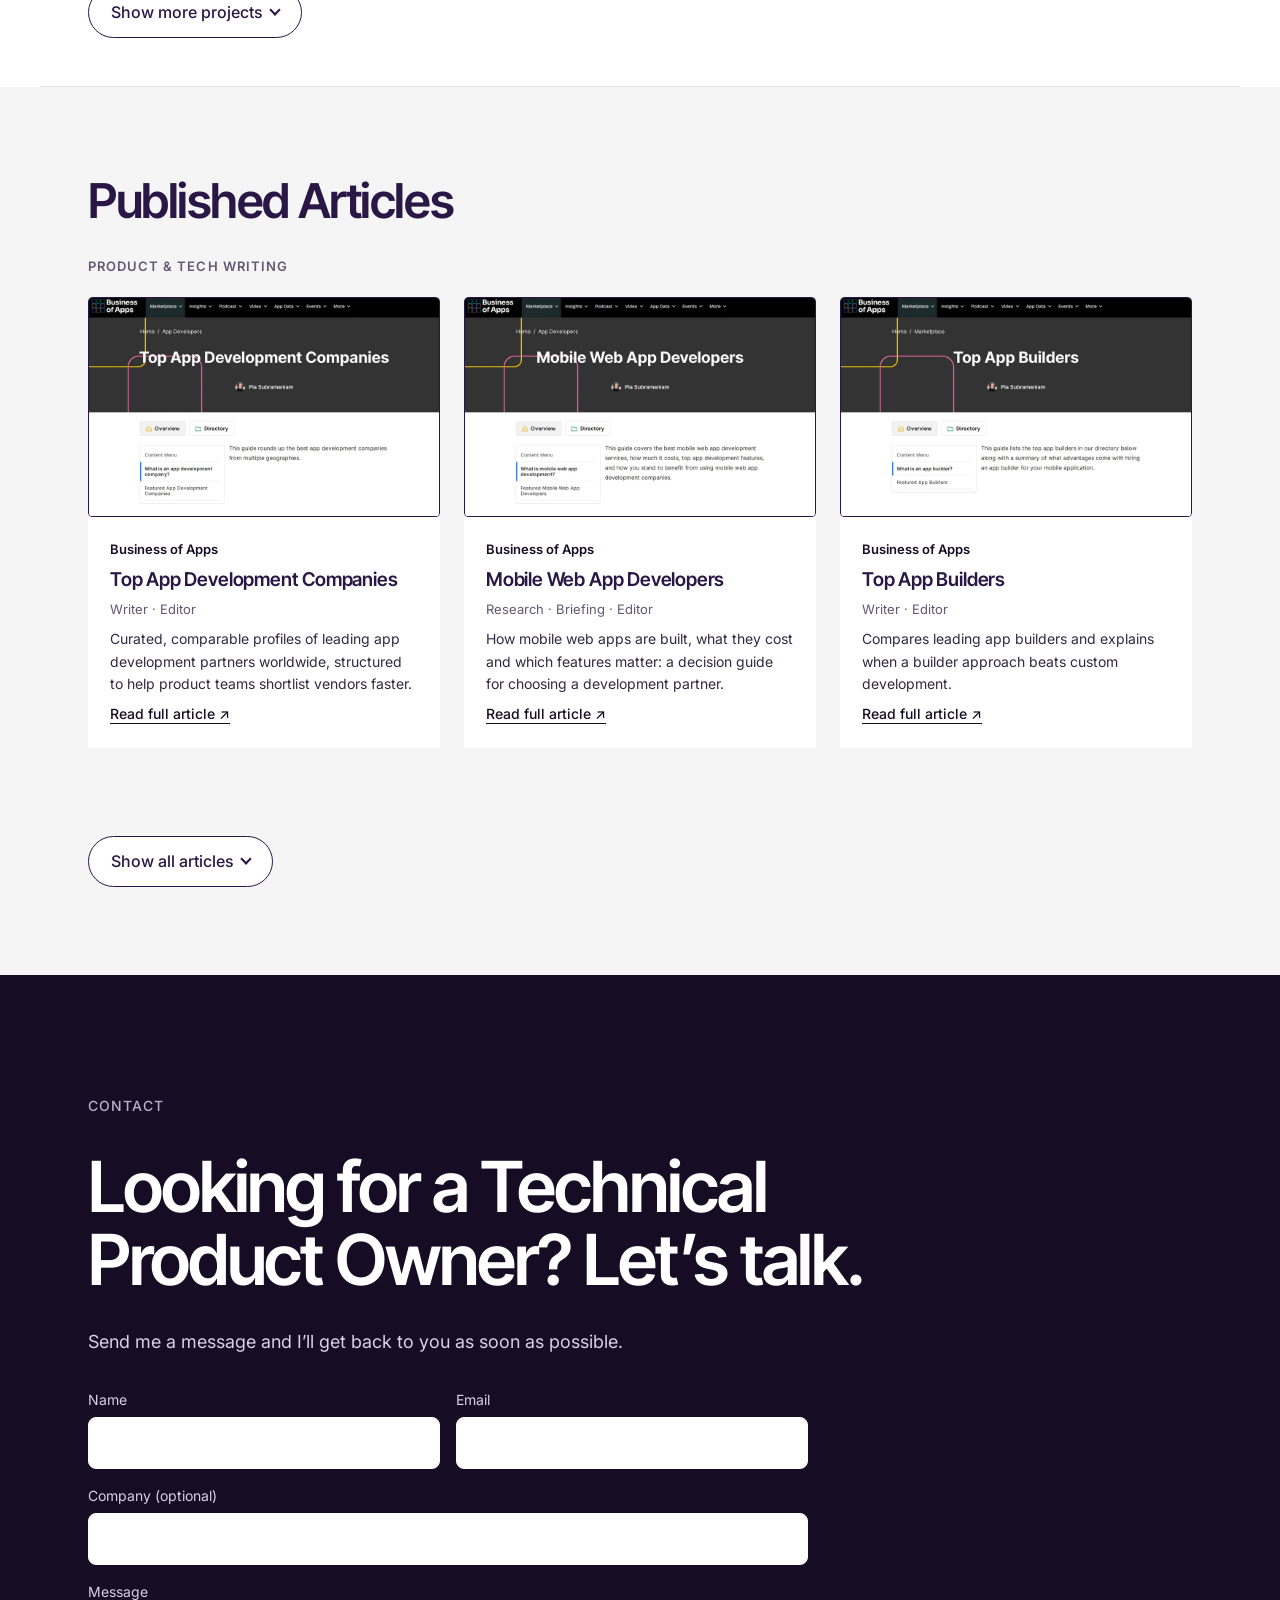
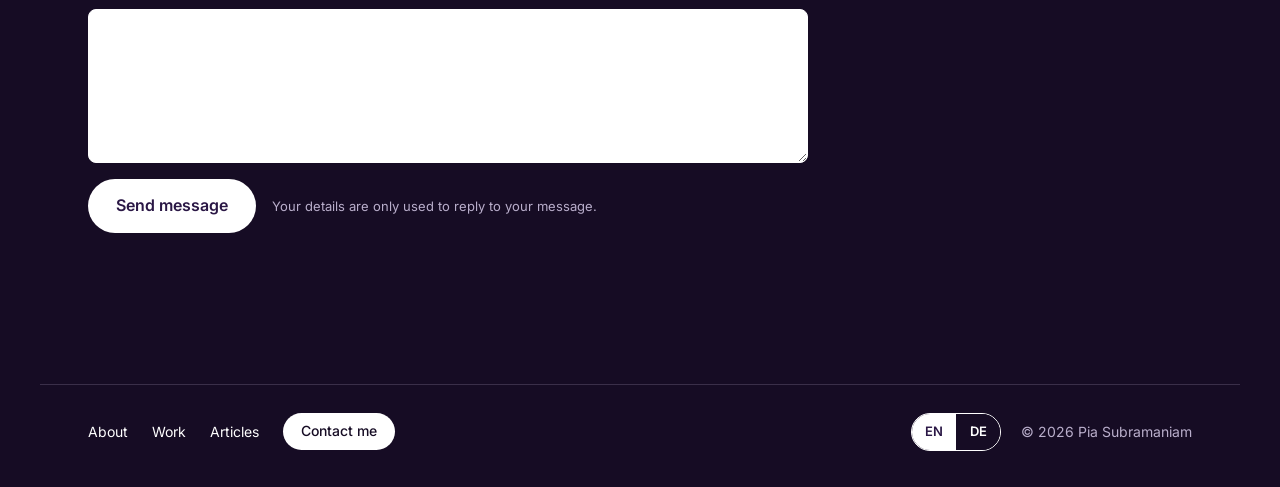
==== commit 82248200: "Add files via upload" ====
--- a/index.html
+++ b/index.html
@@ -67,7 +67,7 @@
 <div class="wrap">
 <div class="about-intro">
 <h2>About</h2>
-<p class="lead">With a background in digital performance, analytics and software development, I understand both sides of a product: the business goals, KPIs and customer behaviour that define success, and the architecture, code and testing that make it work. That lets me turn stakeholder needs into products engineers can build and users understand.</p>
+<p class="lead">With a background in digital performance, analytics and software development, I understand both sides of a product: the business goals, KPIs and customer behaviour that define success, and the architecture, code and testing that make it work. That lets me turn stakeholder needs into products engineers can build and users understand. I also work with AI as a companion, not just a chatbot: I write skills and instructions for AI agents such as Claude Code and orchestrate them to build and test my code.</p>
 </div>
 <div class="skills">
 <h3 class="h3-sub">Top Skills</h3>
@@ -76,9 +76,10 @@
 <div><h4>Requirements &amp; UX</h4><ul><li>Business &amp; user needs analysis</li><li>Functional &amp; non-functional requirements</li><li>Information architecture &amp; wireframes</li><li>Stakeholder management</li></ul></div>
 <div><h4>Software development</h4><ul><li>Java, Python, TypeScript, React, SQL</li><li>REST APIs &amp; system integration</li><li>UML &amp; data models</li><li>CI/CD with GitHub</li><li>Unit, integration &amp; automated testing</li></ul></div>
 <div><h4>Agile delivery</h4><ul><li>Scrum, Kanban, XP &amp; DSDM</li><li>Sprint &amp; release planning for relaunches</li><li>Acceptance testing</li><li>Software project &amp; risk management</li></ul></div>
+<div><h4>AI orchestration</h4><ul><li>Orchestrating AI agents with Claude Code</li><li>Writing Claude skills &amp; agent instructions</li><li>AI-assisted UI &amp; wireframes with Claude Design</li></ul></div>
 </div>
 <h3 class="h3-sub tools-title">Tools</h3>
-<ul class="chips"><li>Jira</li><li>Trello</li><li>Figma</li><li>Miro</li><li>Git, GitHub &amp; CI/CD</li><li>VS Code</li><li>Eclipse</li><li>Processing</li><li>MySQL</li><li>Oracle</li><li>Azure</li><li>Power BI</li><li>GA4</li><li>WordPress</li></ul>
+<div class="toolrows"><div class="toolrow"><p class="toolcat">Delivery &amp; design</p><ul class="chips"><li>Jira</li><li>Trello</li><li>Figma</li><li>Miro</li><li>WordPress</li></ul></div><div class="toolrow"><p class="toolcat">Development &amp; data</p><ul class="chips"><li>Git, GitHub &amp; CI/CD</li><li>VS Code</li><li>Eclipse</li><li>Processing</li><li>MySQL</li><li>Oracle</li><li>Azure</li><li>Power BI</li><li>GA4</li></ul></div><div class="toolrow"><p class="toolcat">AI tools</p><ul class="chips"><li>Claude Code</li><li>Claude Design</li><li>Claude</li><li>ChatGPT</li><li>Gemini</li><li>Google AI Mode</li></ul></div></div>
 </div>
 </div>
 </section>
@@ -106,7 +107,7 @@
 <p class="summary">Built the product backlog and release roadmap for a major relaunch, restructuring a fragmented legacy site around visitors, schools and donors.</p>
 <ul class="did"><li>Built the product backlog and roadmap for the main release; planned Scrum releases through to go-live</li><li>Defined navigation, URL structure and internal linking for all pages</li><li>Wireframed the Animal &amp; Plant Encyclopedia and all core landing pages</li><li>Specified structured data and the full redirect plan for a controlled go-live</li></ul>
 <p class="outcome"><b>Outcome:</b> One consistent platform structure, delivered release by release, with existing traffic protected at go-live.</p>
-<ul class="tags"><li>Product Backlog</li><li>Release Roadmap</li><li>Information Architecture</li><li>Scrum</li></ul>
+<ul class="tags"><li>Product Backlog</li><li>Release Roadmap</li><li>Information Architecture</li><li>Scrum</li><li>Claude Design</li></ul>
 <a class="visit" href="https://www.zoo.ch" target="_blank" rel="noopener">Visit zoo.ch ↗</a>
 </div>
 </div>
@@ -133,7 +134,7 @@
 <p class="summary">For a major website relaunch, made suites, spa, dining and medical offers easier to find, consistently branded and quicker to book.</p>
 <ul class="did"><li>Designed the IA and global navigation around booking journeys</li><li>Aligned offer naming and page structure with the brand across all product lines</li><li>Defined the URL structure, internal linking and structured data models (hotel, spa, dining) as relaunch requirements for development</li><li>Wireframed core landing pages and wrote HTML/JavaScript specs, validated in sprint reviews</li></ul>
 <p class="outcome"><b>Outcome:</b> A consistent, scalable site structure and a shorter path to booking from go-live.</p>
-<ul class="tags"><li>Information Architecture</li><li>Relaunch Requirements</li><li>Frontend Specs</li><li>Sprint Reviews</li></ul>
+<ul class="tags"><li>Information Architecture</li><li>Relaunch Requirements</li><li>Frontend Specs</li><li>Sprint Reviews</li><li>Claude Design</li></ul>
 <a class="visit" href="https://www.resortragaz.ch" target="_blank" rel="noopener">Visit resortragaz.ch ↗</a>
 </div>
 </div>
@@ -160,7 +161,7 @@
 <p class="summary">Planned an online telehealth platform for UK patients, clinicians and management: fixed £750k budget, 12-month deadline, five external APIs and strict UK GDPR rules.</p>
 <ul class="did"><li>Mapped stakeholders, system boundaries and functional &amp; non-functional requirements</li><li>Modelled the platform in UML: use case, component and deployment diagrams</li><li>Designed a hybrid Water-Scrum-Fall delivery with agile release planning, MoSCoW and phase gates</li><li>Built a risk-based test strategy in PyTest: boundary, exception and mocked API tests</li></ul>
 <p class="outcome"><b>Outcome:</b> All automated tests passed with 90% statement coverage, ready for CI/CD regression testing.</p>
-<ul class="tags"><li>UML</li><li>Release Planning</li><li>Risk-Based Testing</li><li>API Testing</li><li>Python / PyTest</li></ul>
+<ul class="tags"><li>UML</li><li>Release Planning</li><li>Risk-Based Testing</li><li>API Testing</li><li>Python / PyTest</li><li>Claude Code</li></ul>
 <p class="site-note">Case study · UK online telehealth system</p>
 </div>
 </div>
@@ -241,7 +242,7 @@
 <p class="summary">In a Scrum team, planning and building a Java app that lets learners load, search and navigate long texts instead of scrolling raw text files.</p>
 <ul class="did"><li>Mapped stakeholders by interest and influence and prioritised scope with MoSCoW</li><li>Broke the work into a WBS, Gantt plan and critical path across six one-week sprints</li><li>Set up Fibonacci story-point estimation, velocity tracking, a RACI matrix and a risk register</li><li>Defined the GitHub workflow: Kanban board, feature branches, pull requests and JUnit tests in CI</li></ul>
 <p class="outcome"><b>Outcome:</b> A prioritised backlog, six-sprint plan and CI pipeline that keep delivery predictable and the codebase stable.</p>
-<ul class="tags"><li>Scrum &amp; XP</li><li>MoSCoW</li><li>Story Points</li><li>GitHub Actions / JUnit</li></ul>
+<ul class="tags"><li>Scrum &amp; XP</li><li>MoSCoW</li><li>Story Points</li><li>GitHub Actions / JUnit</li><li>Claude Code</li></ul>
 <p class="site-note">Case study · Java reading application</p>
 </div>
 </div>
@@ -273,7 +274,7 @@
 </div>
 </div>
 </article>
-<div class="wrap more"><h3 class="h3-sub">More Projects</h3><button type="button" class="showmore" aria-expanded="false" data-more="Show more projects" data-less="Show fewer projects">Show more projects</button><div class="more-grid extra">
+<div class="wrap more"><button type="button" class="showmore" aria-expanded="false" data-more="Show more projects" data-less="Show fewer projects">Show more projects</button><h3 class="h3-sub">More Projects</h3><div class="more-grid extra">
 <article class="card" data-slides="[{&quot;src&quot;: &quot;/images/bergpunkt-1.webp&quot;, &quot;alt&quot;: &quot;Tour filters and overview (live)&quot;, &quot;w&quot;: 2000, &quot;h&quot;: 1174}]" data-title="Bergpunkt">
 <button type="button" class="thumb" data-zoom aria-label="Enlarge image: Bergpunkt"><img src="/images/bergpunkt-thumb.webp" alt="Tour filters and overview (live)" width="960" height="556" loading="lazy" decoding="async"><span class="zoom-icon" aria-hidden="true"><svg width="14" height="14" viewBox="0 0 24 24" fill="none" stroke="currentColor" stroke-width="2" stroke-linecap="round" stroke-linejoin="round" aria-hidden="true"><path d="M15 3h6v6M9 21H3v-6M21 3l-7 7M3 21l7-7"/></svg></span></button>
 <div class="card-body">
--- a/assets/site.css
+++ b/assets/site.css
@@ -60,7 +60,7 @@
 .skills{display:flex;flex-direction:column;gap:28px;border-top:1px solid #CFCFCF;padding-top:56px}
 .h3-sub{margin:0;font-family:var(--display);font-weight:600;letter-spacing:-.02em;line-height:1.1;color:var(--purple)}
 .skills>.h3-sub{font-size:clamp(26px,2.8vw,34px)}
-.skill-grid{display:grid;grid-template-columns:repeat(auto-fit,minmax(230px,1fr));gap:32px}
+.skill-grid{display:grid;grid-template-columns:repeat(auto-fit,minmax(min(100%,300px),1fr));gap:32px}
 .skill-grid h4{margin:0 0 10px;font-size:16px;font-weight:600;color:var(--purple)}
 .skill-grid ul{margin:0;padding-left:18px;display:flex;flex-direction:column;gap:4px;font-size:15px;color:var(--body)}
 .tools-title{font-size:clamp(22px,2.2vw,26px);margin-top:16px !important}
@@ -95,7 +95,7 @@
 .outcome{margin:0;font-size:15px;border-top:1px solid var(--line);padding-top:14px}.outcome b{font-weight:600}
 .visit{align-self:flex-start;font-weight:500;text-underline-offset:4px}
 .site-note{margin:0;font-size:14px;color:var(--muted)}
-.more{padding-top:88px;padding-bottom:80px}
+.more{padding-top:48px;padding-bottom:48px;border-bottom:1px solid var(--line)}
 .more>.h3-sub{font-size:clamp(24px,2.6vw,32px);margin-bottom:20px}
 .more .more-grid{margin-top:28px}
 .articles .showmore{margin-top:32px}
@@ -190,6 +190,12 @@
 .hero-grid{gap:24px}
 .portrait{order:-1;flex:0 0 auto;min-width:0;width:112px}
 }
-.more>.h3-sub{margin-bottom:20px}
 .more>.showmore{margin-top:0}
-.js .more.expanded .more-grid{display:grid;margin-top:28px}
+.more>.h3-sub{margin:32px 0 0}
+.js .more:not(.expanded)>.h3-sub{display:none}
+.js .more.expanded .more-grid{display:grid;margin-top:24px}
+.more>.h3-sub{margin-bottom:0}
+.toolrows{display:flex;flex-direction:column;gap:16px}
+.toolrow{display:flex;flex-wrap:wrap;align-items:baseline;gap:10px 20px}
+.toolcat{margin:0;min-width:170px;font-size:13px;font-weight:600;letter-spacing:.06em;text-transform:uppercase;color:var(--muted)}
+.toolrow .chips{flex:1 1 400px}
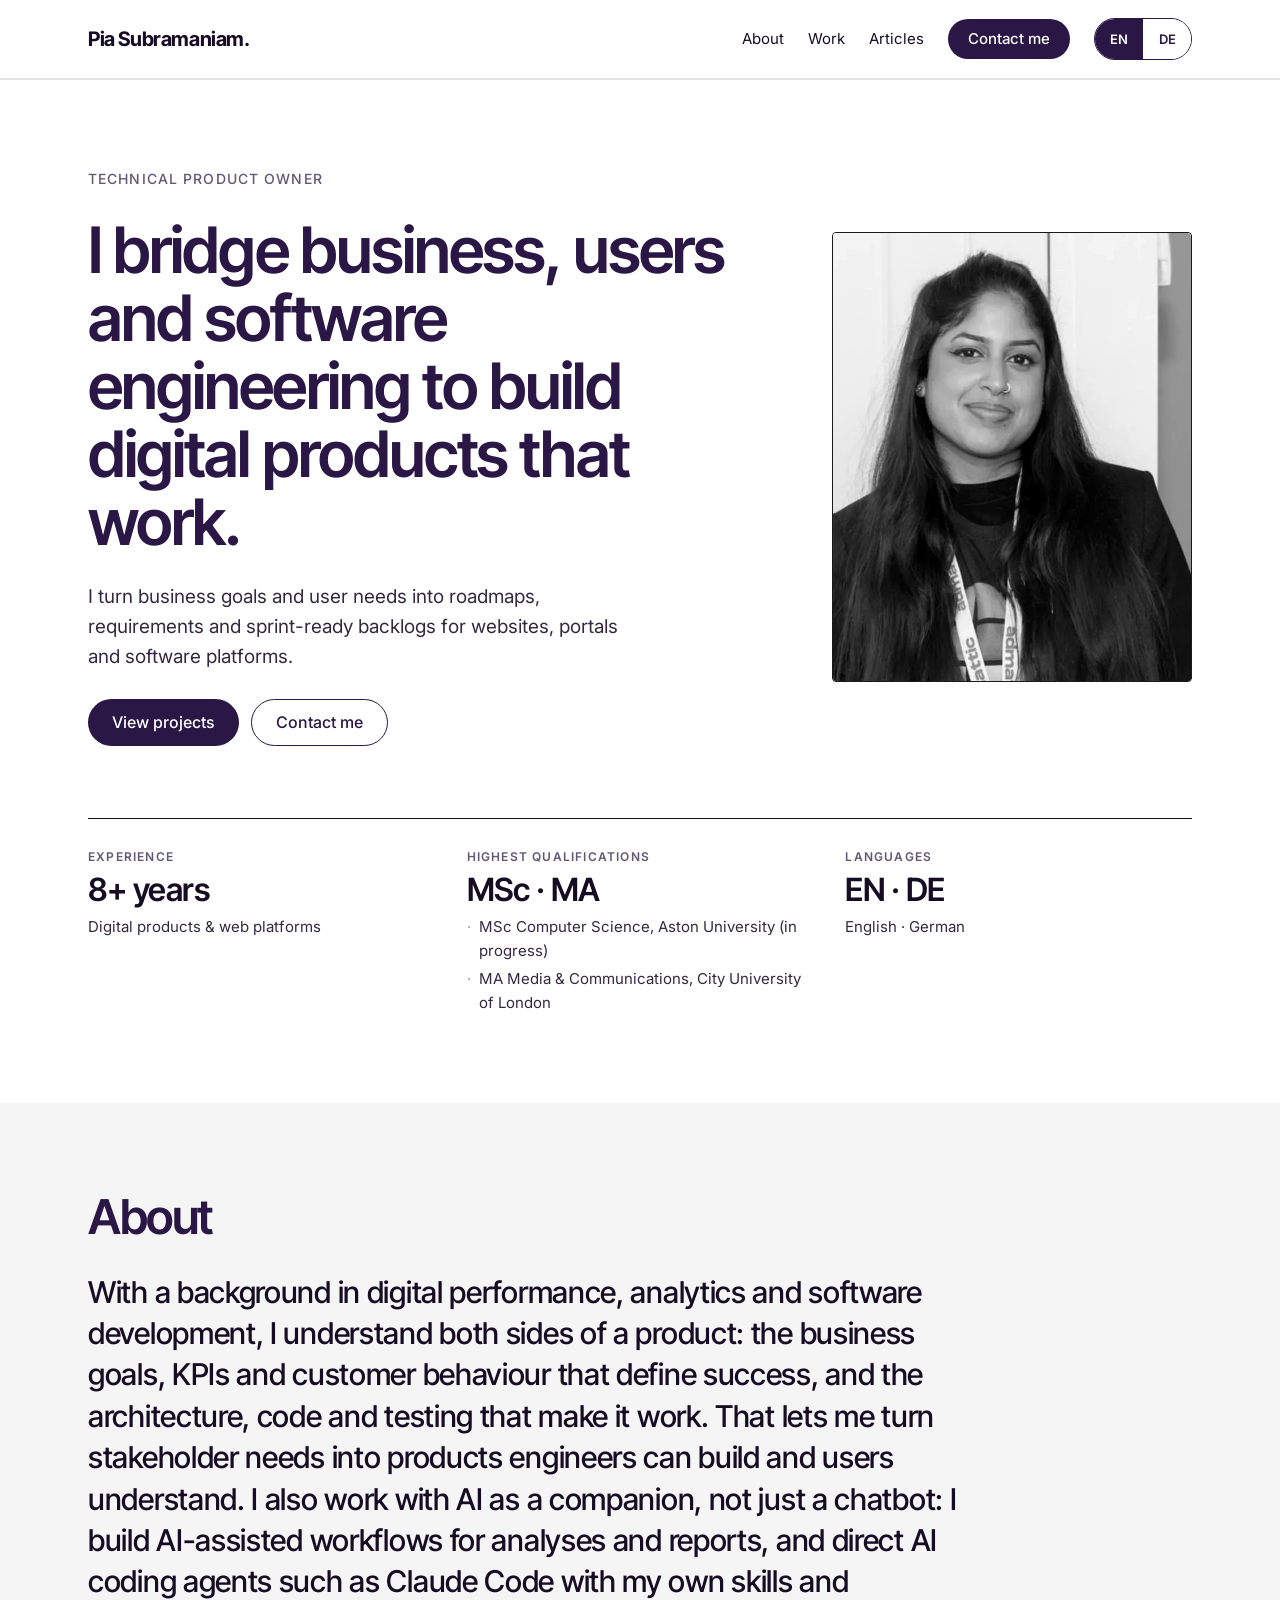
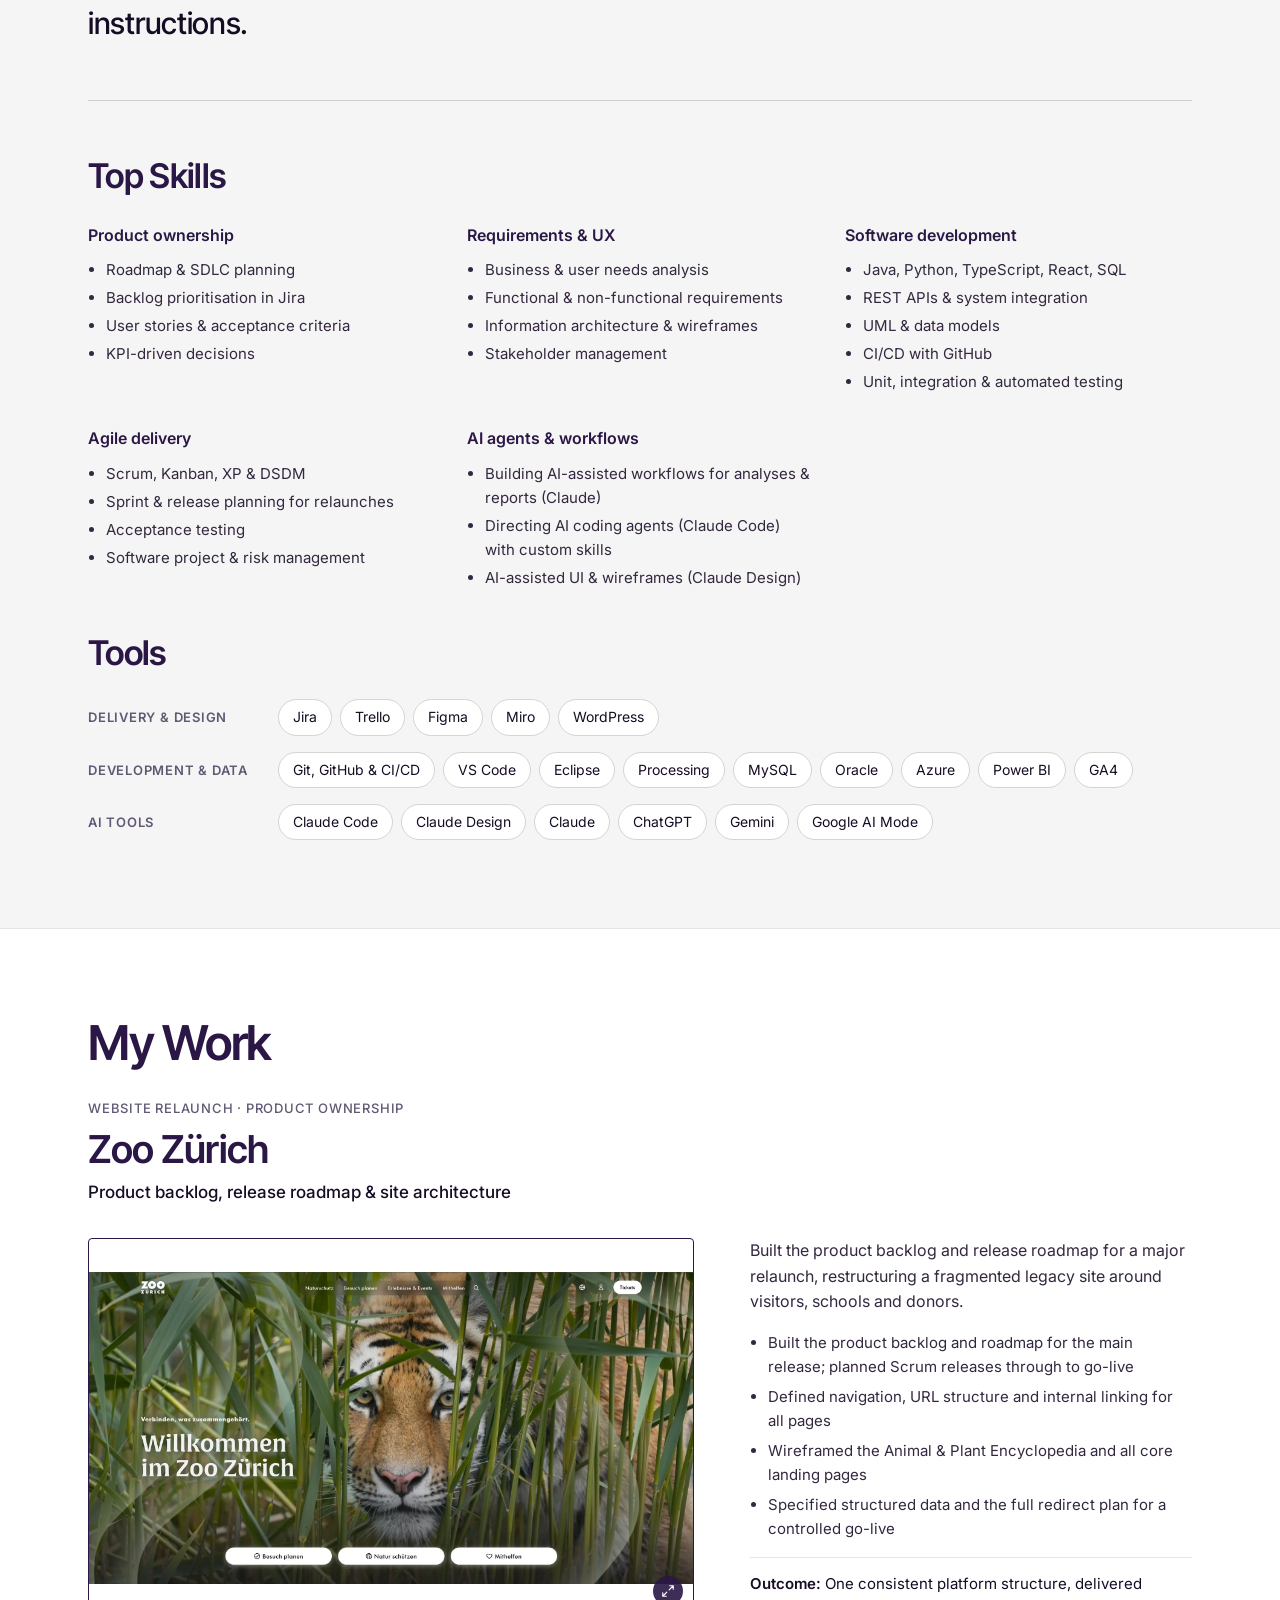
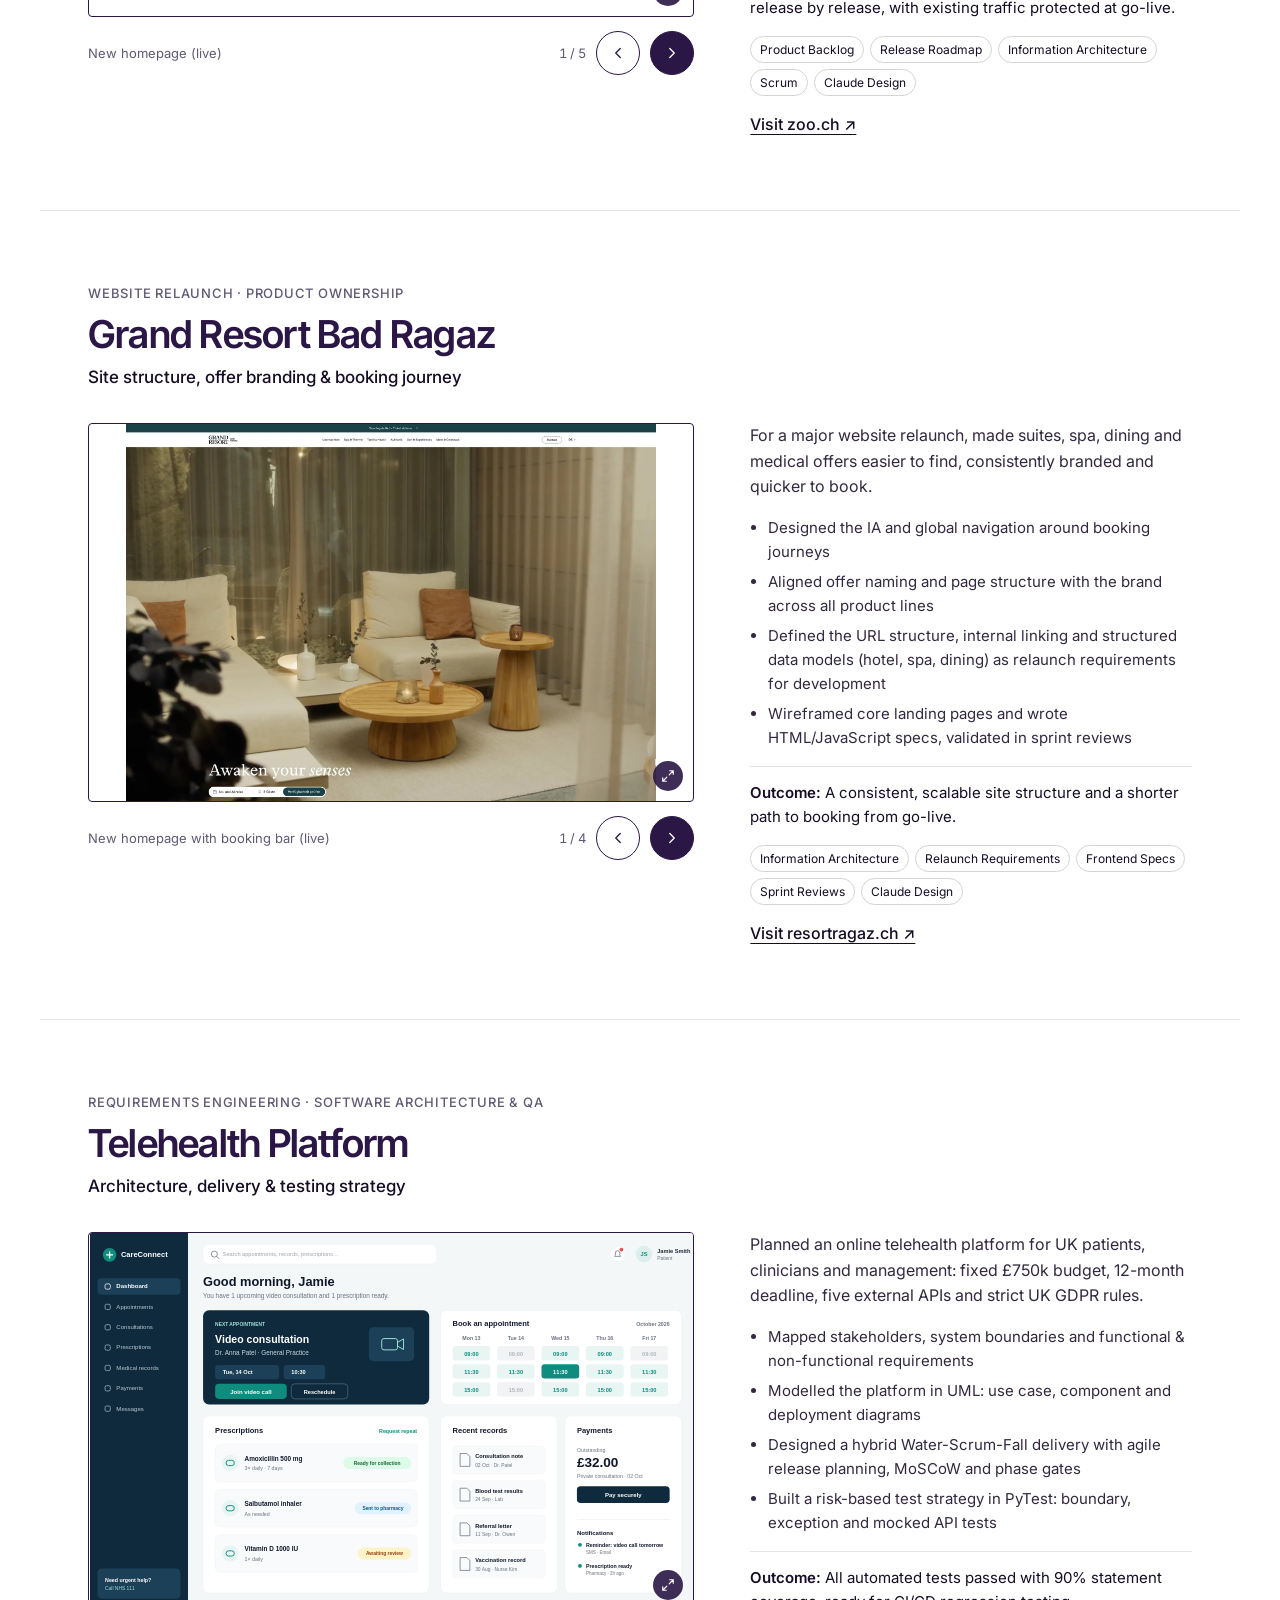
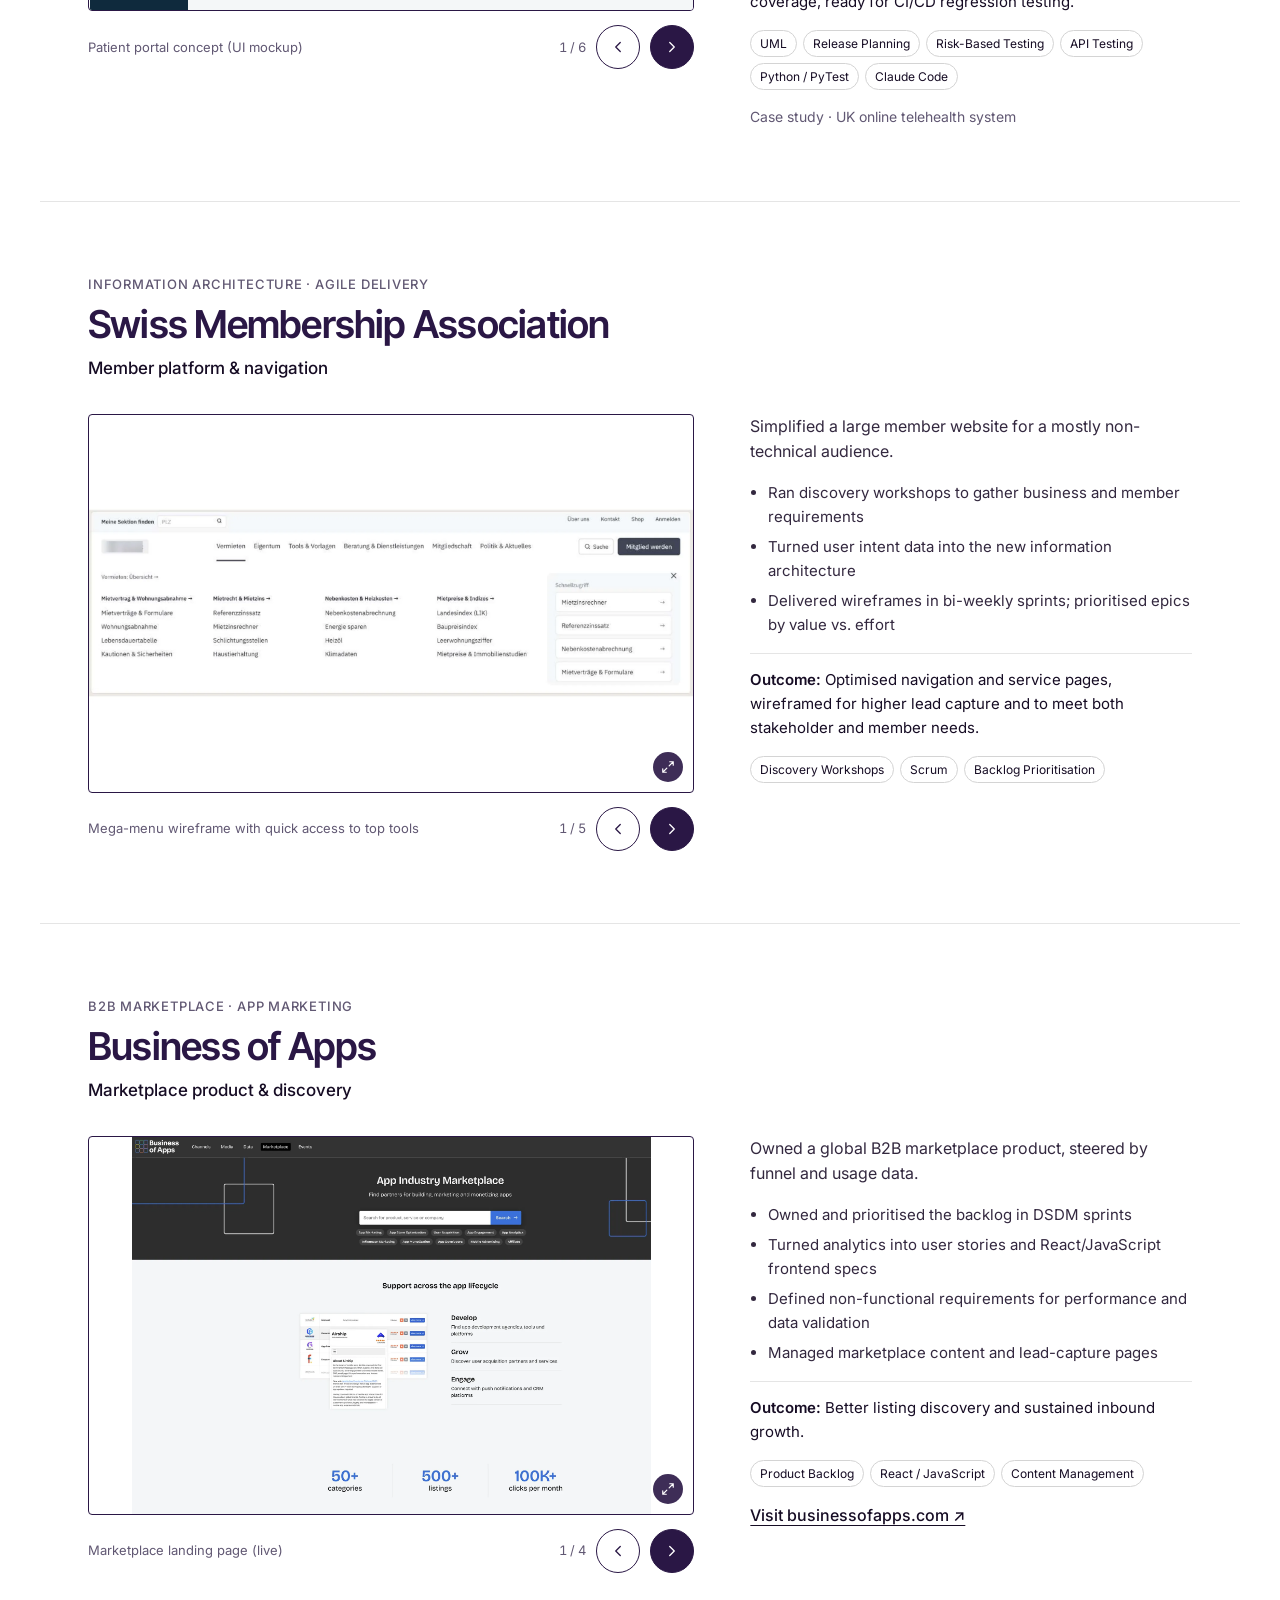
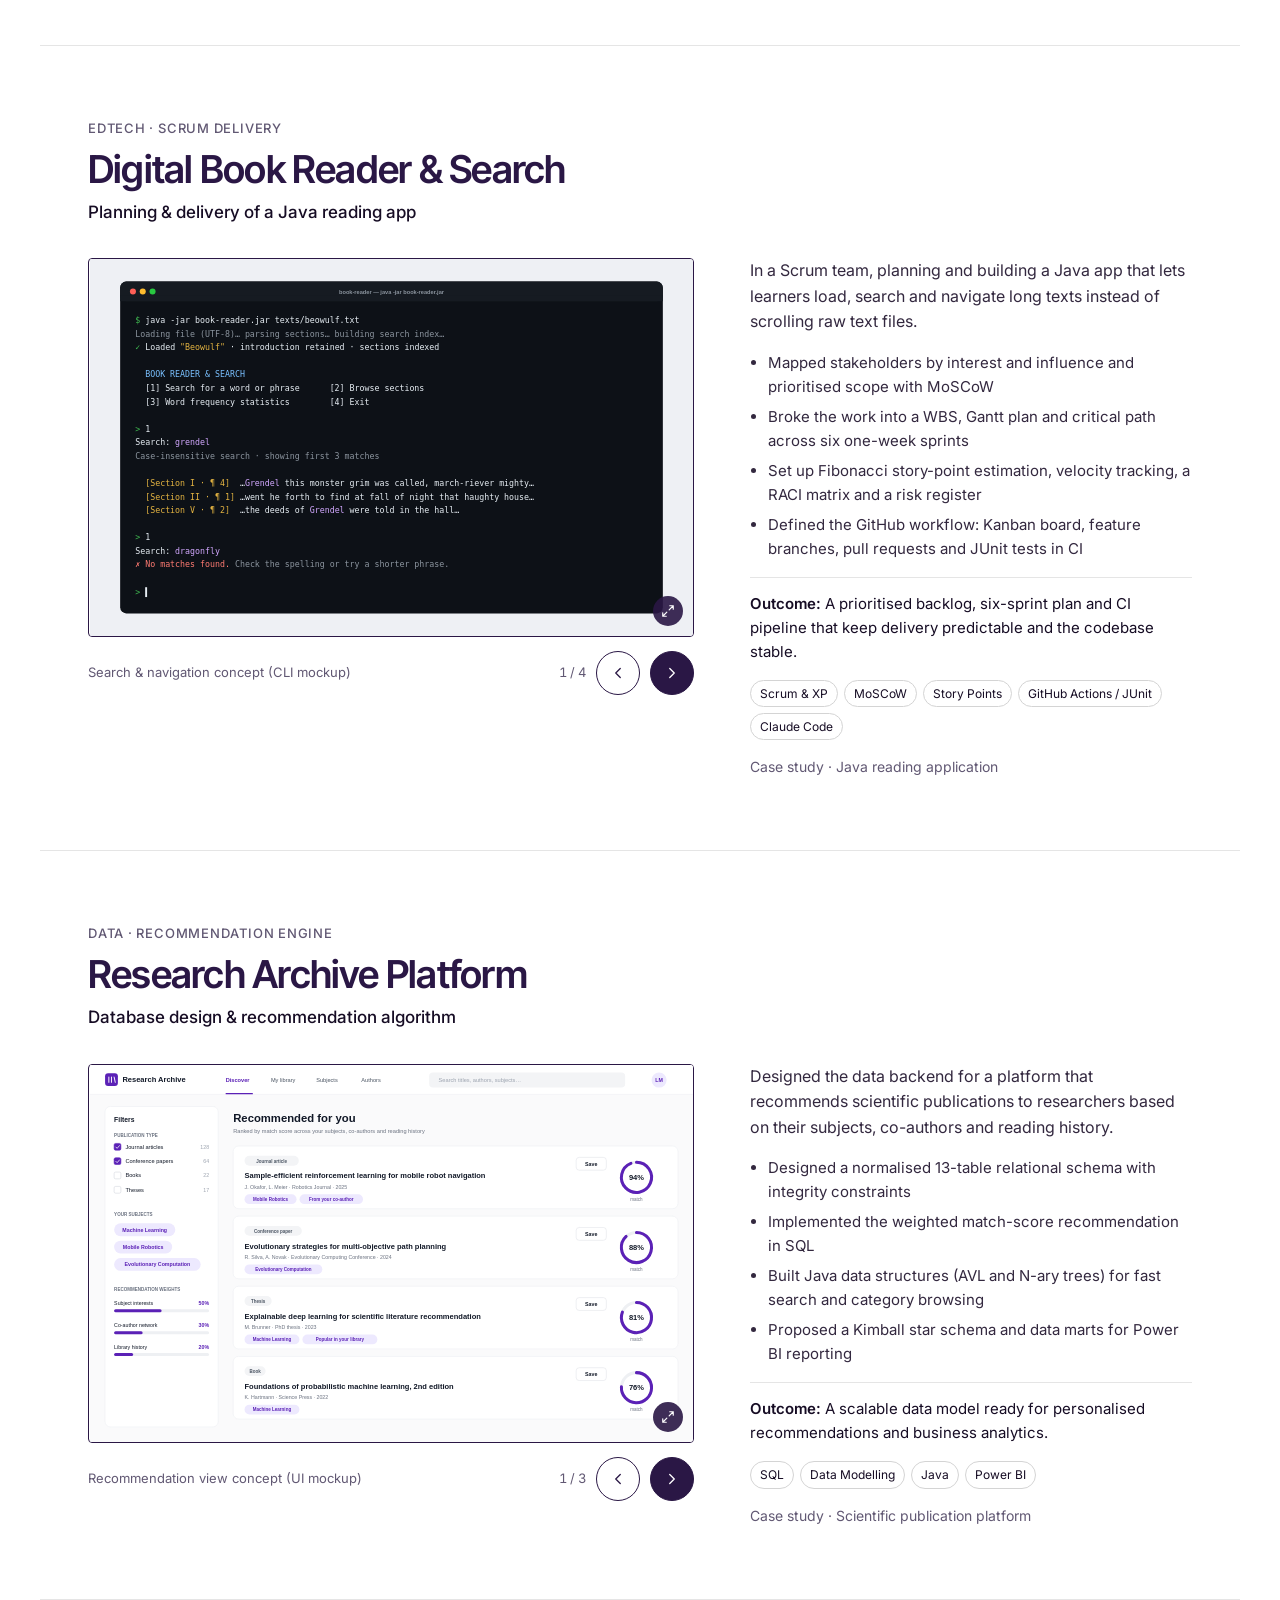
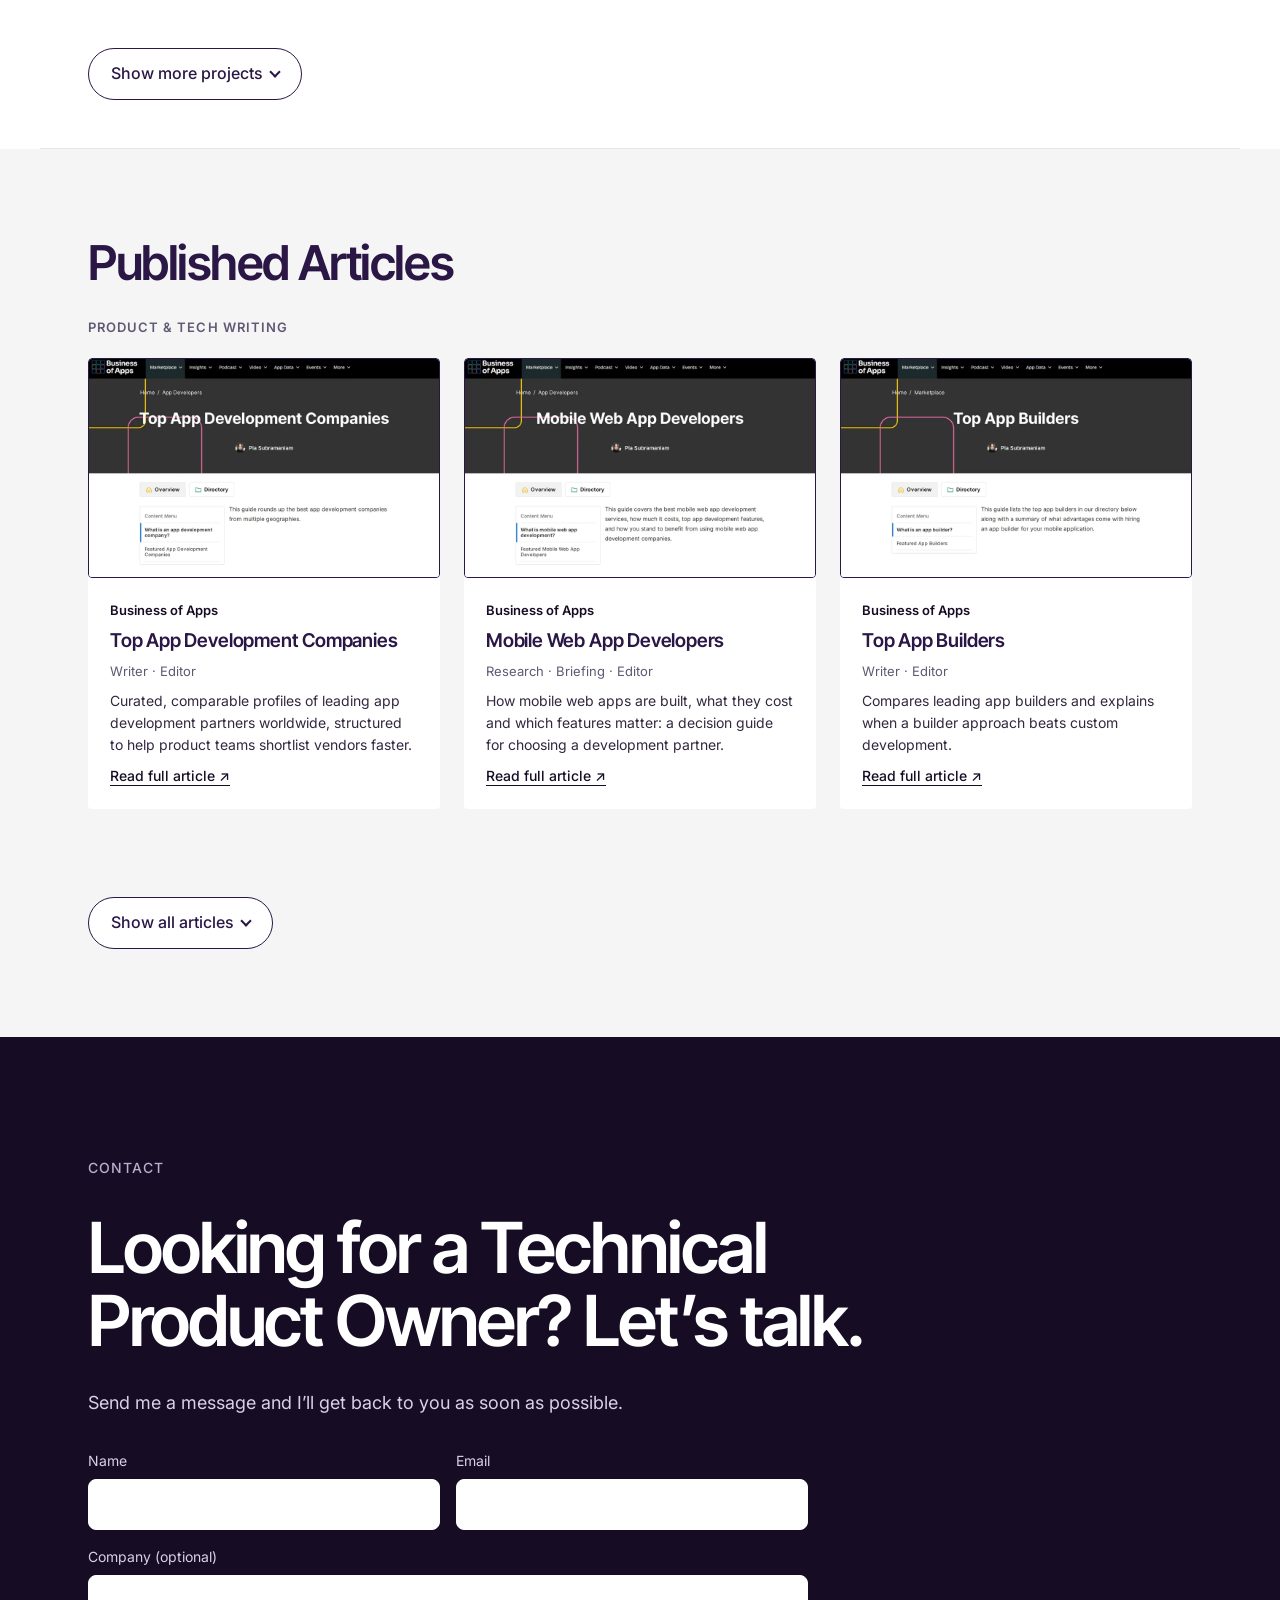
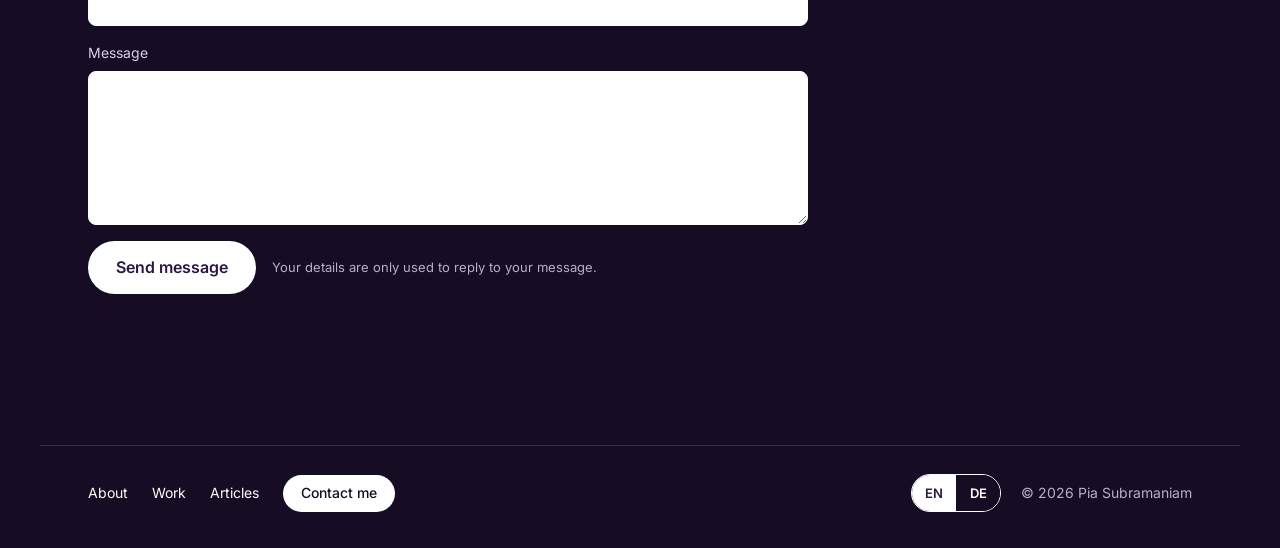
==== commit 24156d03: "Add files via upload" ====
--- a/index.html
+++ b/index.html
@@ -67,7 +67,7 @@
 <div class="wrap">
 <div class="about-intro">
 <h2>About</h2>
-<p class="lead">With a background in digital performance, analytics and software development, I understand both sides of a product: the business goals, KPIs and customer behaviour that define success, and the architecture, code and testing that make it work. That lets me turn stakeholder needs into products engineers can build and users understand. I also work with AI as a companion, not just a chatbot: I write skills and instructions for AI agents such as Claude Code and orchestrate them to build and test my code.</p>
+<p class="lead">With a background in digital performance, analytics and software development, I understand both sides of a product: the business goals, KPIs and customer behaviour that define success, and the architecture, code and testing that make it work. That lets me turn stakeholder needs into products engineers can build and users understand. I also work with AI as a companion, not just a chatbot: I build AI-assisted workflows for analyses and reports, and direct AI coding agents such as Claude Code with my own skills and instructions.</p>
 </div>
 <div class="skills">
 <h3 class="h3-sub">Top Skills</h3>
@@ -76,7 +76,7 @@
 <div><h4>Requirements &amp; UX</h4><ul><li>Business &amp; user needs analysis</li><li>Functional &amp; non-functional requirements</li><li>Information architecture &amp; wireframes</li><li>Stakeholder management</li></ul></div>
 <div><h4>Software development</h4><ul><li>Java, Python, TypeScript, React, SQL</li><li>REST APIs &amp; system integration</li><li>UML &amp; data models</li><li>CI/CD with GitHub</li><li>Unit, integration &amp; automated testing</li></ul></div>
 <div><h4>Agile delivery</h4><ul><li>Scrum, Kanban, XP &amp; DSDM</li><li>Sprint &amp; release planning for relaunches</li><li>Acceptance testing</li><li>Software project &amp; risk management</li></ul></div>
-<div><h4>AI orchestration</h4><ul><li>Orchestrating AI agents with Claude Code</li><li>Writing Claude skills &amp; agent instructions</li><li>AI-assisted UI &amp; wireframes with Claude Design</li></ul></div>
+<div><h4>AI agents &amp; workflows</h4><ul><li>Building AI-assisted workflows for analyses &amp; reports (Claude)</li><li>Directing AI coding agents (Claude Code) with custom skills</li><li>AI-assisted UI &amp; wireframes (Claude Design)</li></ul></div>
 </div>
 <h3 class="h3-sub tools-title">Tools</h3>
 <div class="toolrows"><div class="toolrow"><p class="toolcat">Delivery &amp; design</p><ul class="chips"><li>Jira</li><li>Trello</li><li>Figma</li><li>Miro</li><li>WordPress</li></ul></div><div class="toolrow"><p class="toolcat">Development &amp; data</p><ul class="chips"><li>Git, GitHub &amp; CI/CD</li><li>VS Code</li><li>Eclipse</li><li>Processing</li><li>MySQL</li><li>Oracle</li><li>Azure</li><li>Power BI</li><li>GA4</li></ul></div><div class="toolrow"><p class="toolcat">AI tools</p><ul class="chips"><li>Claude Code</li><li>Claude Design</li><li>Claude</li><li>ChatGPT</li><li>Gemini</li><li>Google AI Mode</li></ul></div></div>
--- a/assets/site.css
+++ b/assets/site.css
@@ -84,8 +84,8 @@
 .zoom-icon{position:absolute;right:10px;bottom:10px;width:30px;height:30px;border-radius:999px;background:var(--purple);color:#FFFFFF;opacity:.9;display:flex;align-items:center;justify-content:center}
 .slider-bar{display:flex;align-items:center;justify-content:space-between;gap:12px}
 .slide-label{margin:0;font-size:13px;color:var(--muted)}
-.slider-ctrl{display:flex;align-items:center;gap:10px}
-.count{font-size:13px;color:var(--muted);font-variant-numeric:tabular-nums}
+.slider-ctrl{display:flex;align-items:center;gap:10px;flex-shrink:0}
+.count{font-size:13px;color:var(--muted);font-variant-numeric:tabular-nums;white-space:nowrap;flex-shrink:0}
 .arrow{width:44px;height:44px;border-radius:999px;border:1px solid var(--btn);display:flex;align-items:center;justify-content:center;cursor:pointer;background:#FFFFFF;color:var(--btn)}
 .arrow.next{background:var(--btn);color:#FFFFFF}
 .arrow:hover{background:#F1EDF6}.arrow.next:hover{background:var(--btn-hover)}
@@ -199,3 +199,5 @@
 .toolrow{display:flex;flex-wrap:wrap;align-items:baseline;gap:10px 20px}
 .toolcat{margin:0;min-width:170px;font-size:13px;font-weight:600;letter-spacing:.06em;text-transform:uppercase;color:var(--muted)}
 .toolrow .chips{flex:1 1 400px}
+.lb-count{white-space:nowrap;flex-shrink:0}
+.slide-label{min-width:0}
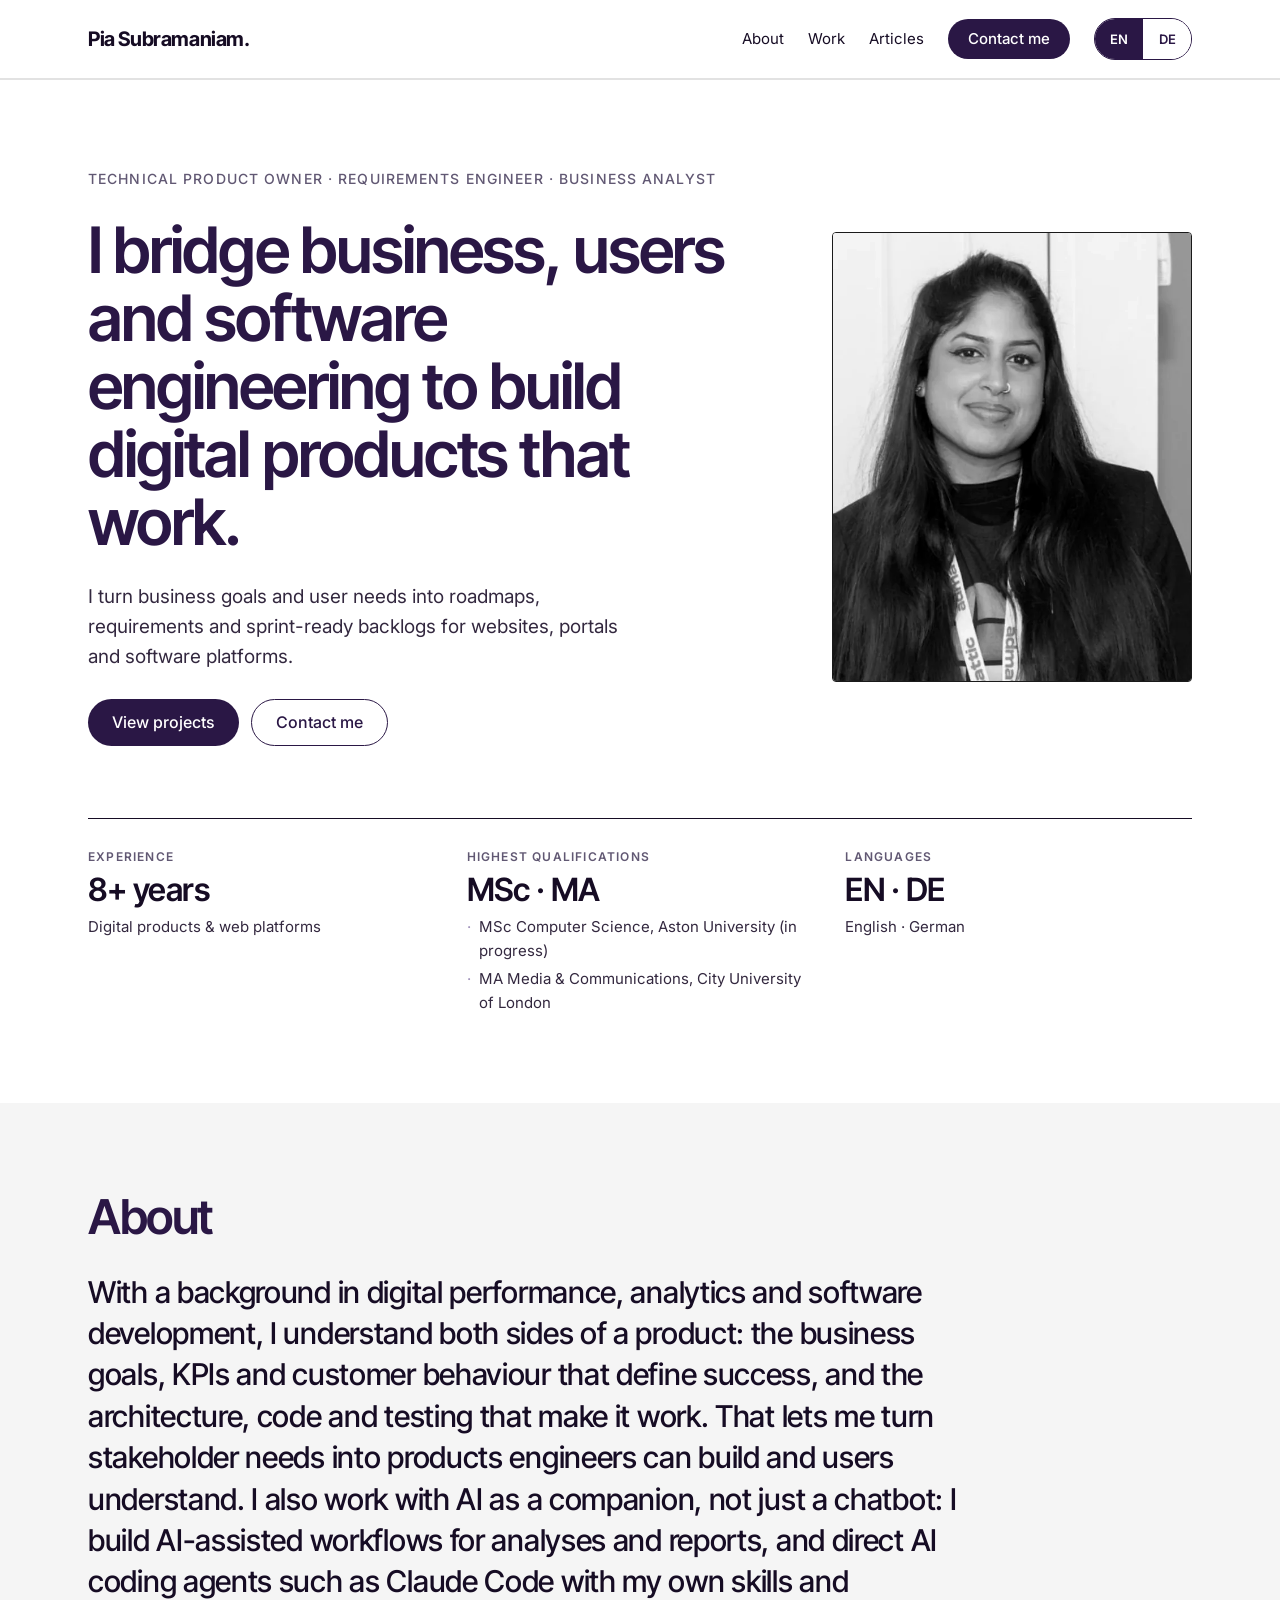
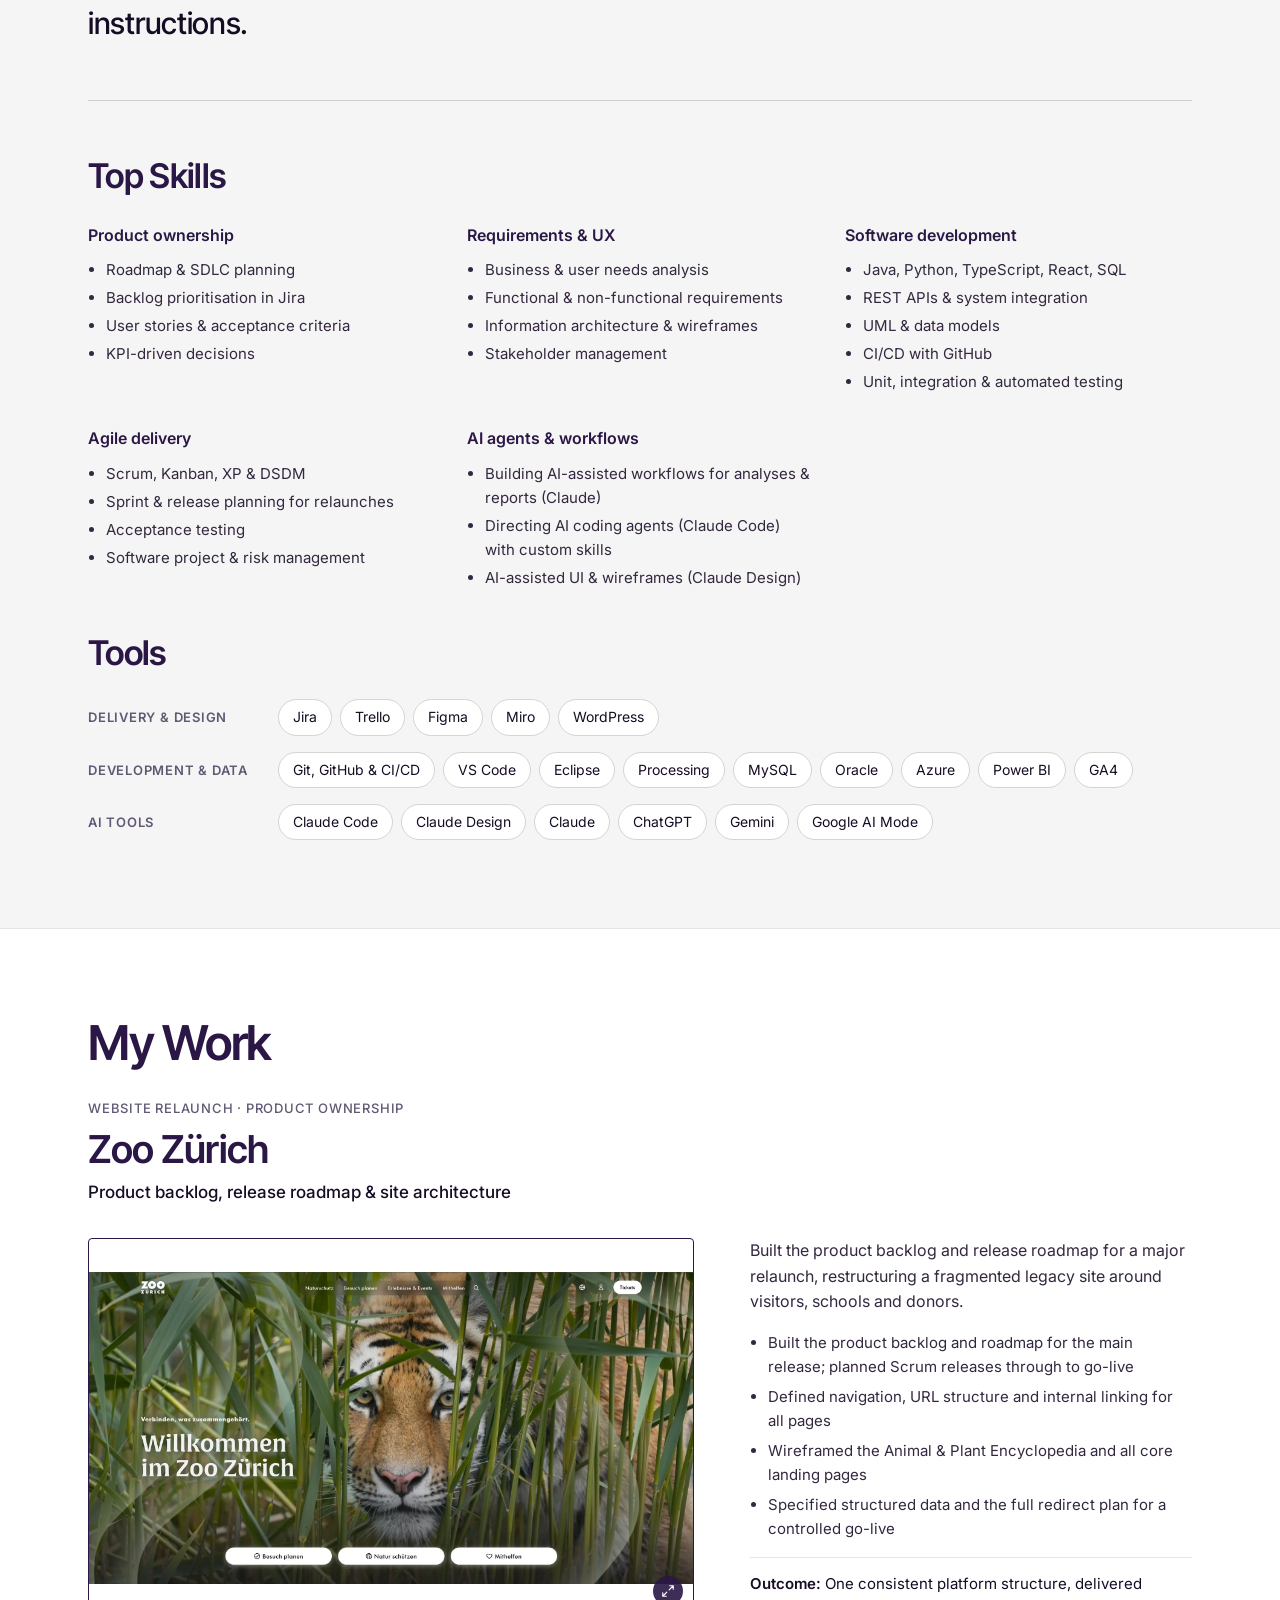
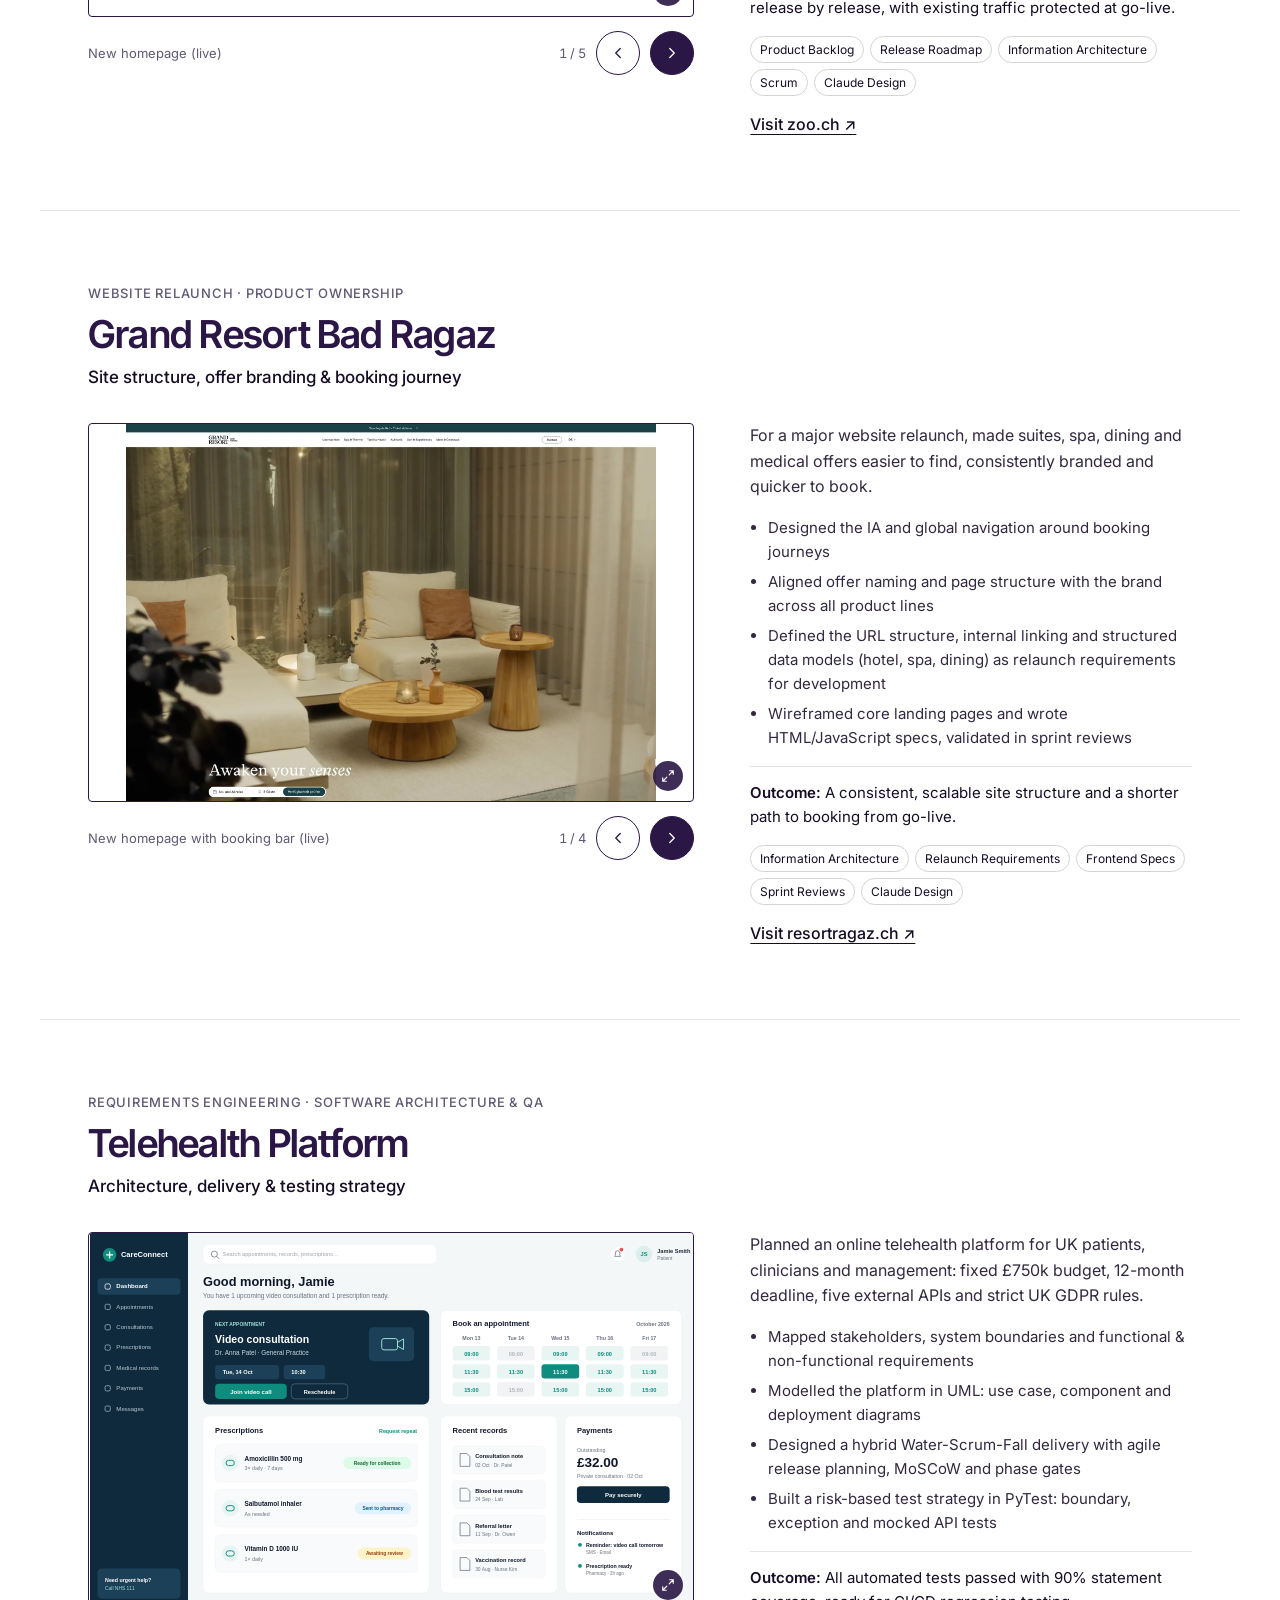
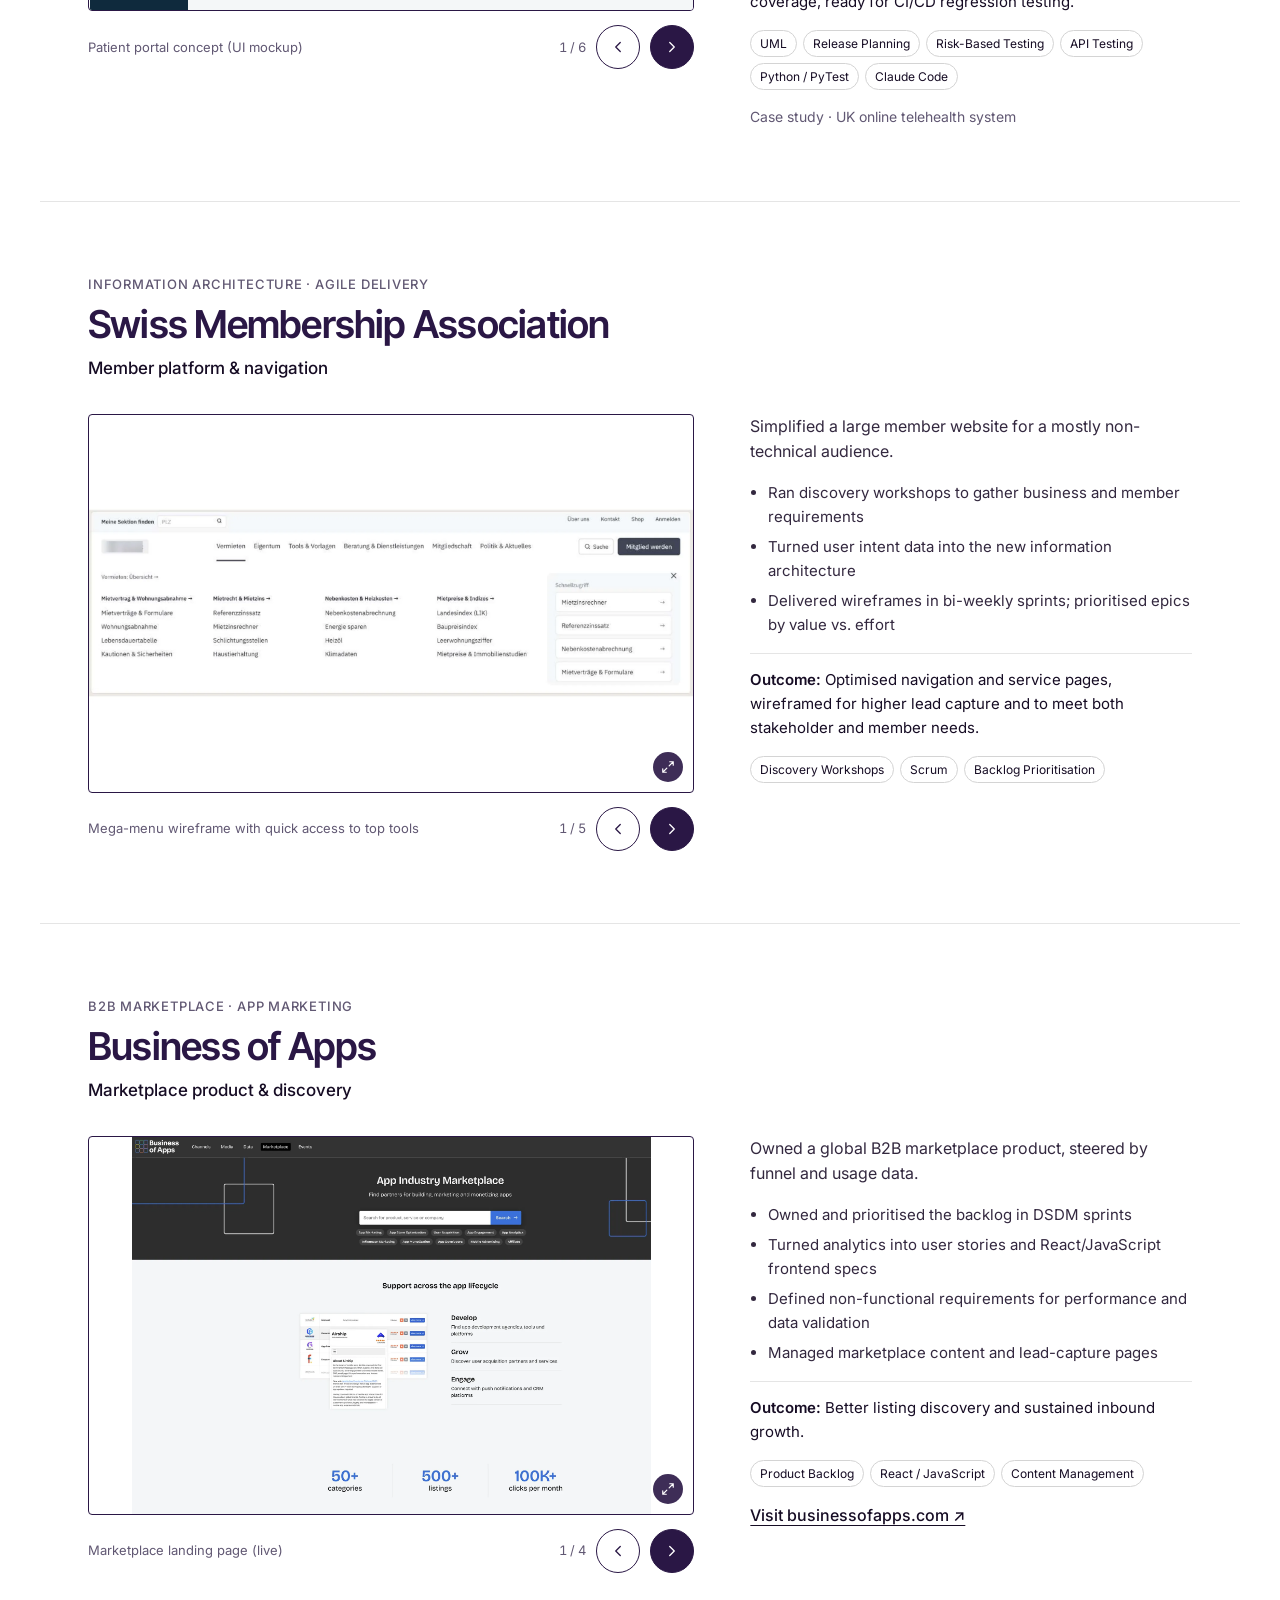
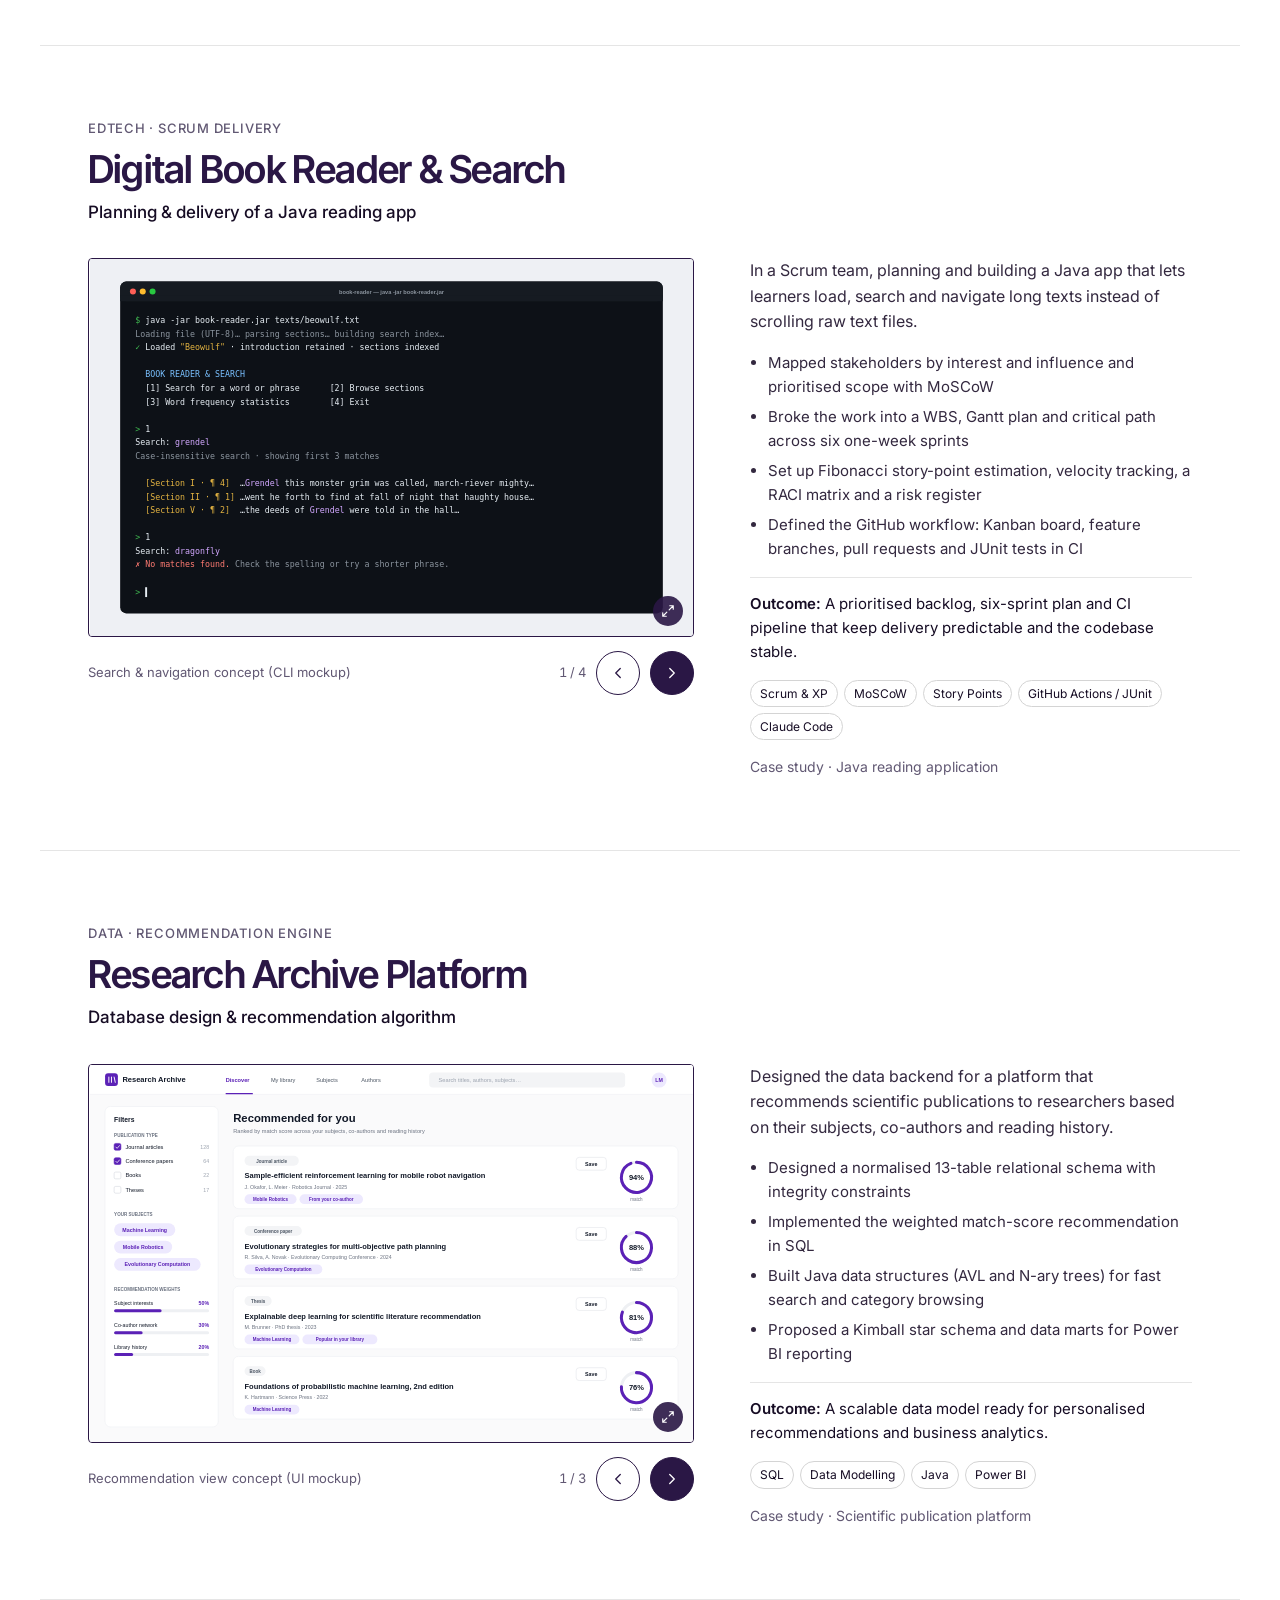
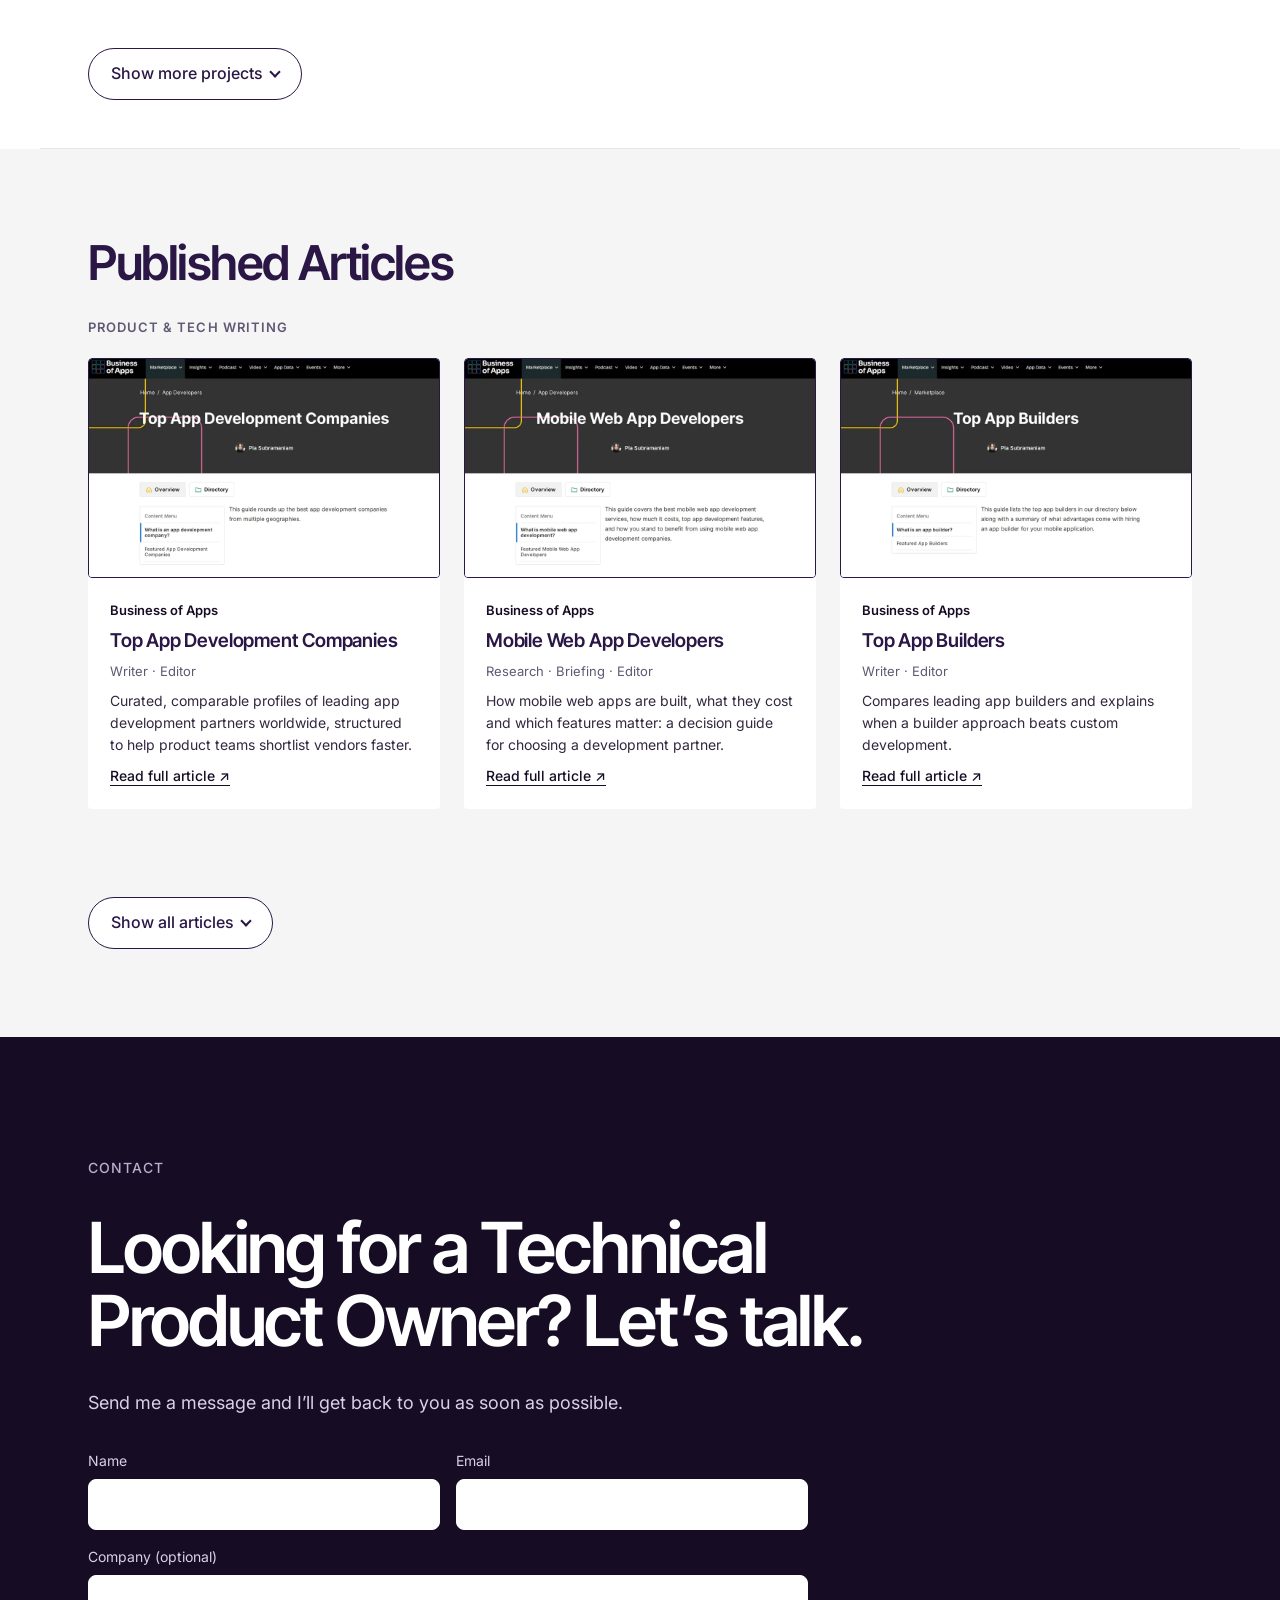
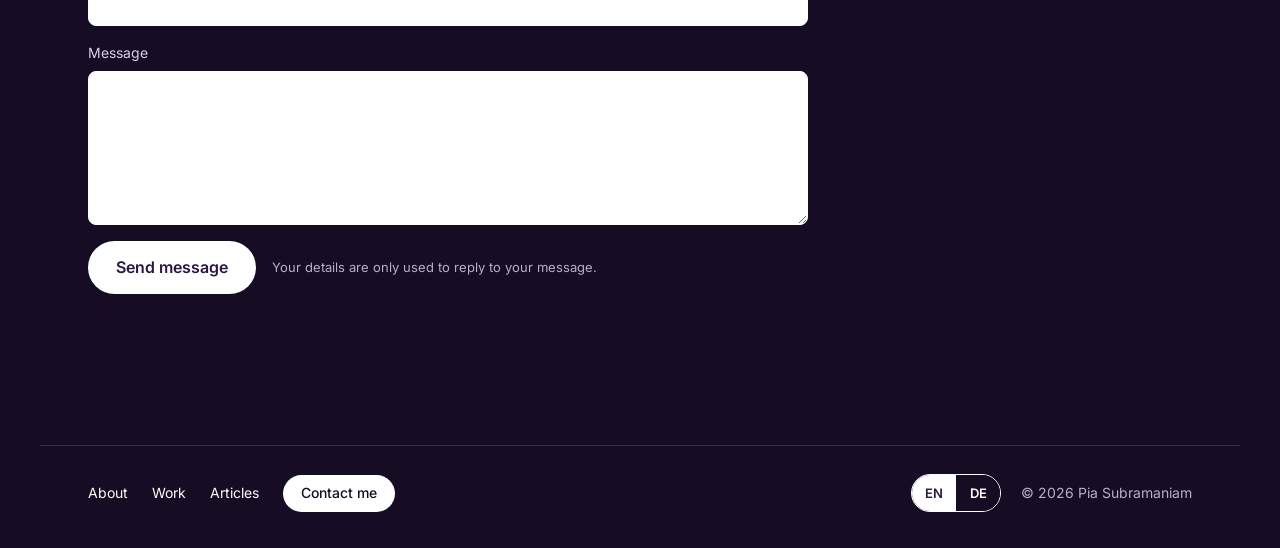
==== commit 44146601: "Add files via upload" ====
--- a/index.html
+++ b/index.html
@@ -50,7 +50,7 @@
 <section class="wrap hero" id="top">
 <div class="hero-grid">
 <div class="hero-text">
-<p class="eyebrow">Technical Product Owner</p>
+<p class="eyebrow"><span class="role">Technical Product Owner</span> · <span class="role">Requirements Engineer</span> · <span class="role">Business Analyst</span></p>
 <h1>I bridge business, users and software engineering to build digital products that work.</h1>
 <p class="lead">I turn business goals and user needs into roadmaps, requirements and sprint-ready backlogs for websites, portals and software platforms.</p>
 <div class="ctas"><a class="pill pill-dark" href="#work">View projects</a><a class="pill pill-outline" href="#contact">Contact me</a></div>
--- a/assets/site.css
+++ b/assets/site.css
@@ -201,3 +201,4 @@
 .toolrow .chips{flex:1 1 400px}
 .lb-count{white-space:nowrap;flex-shrink:0}
 .slide-label{min-width:0}
+.eyebrow .role{white-space:nowrap}
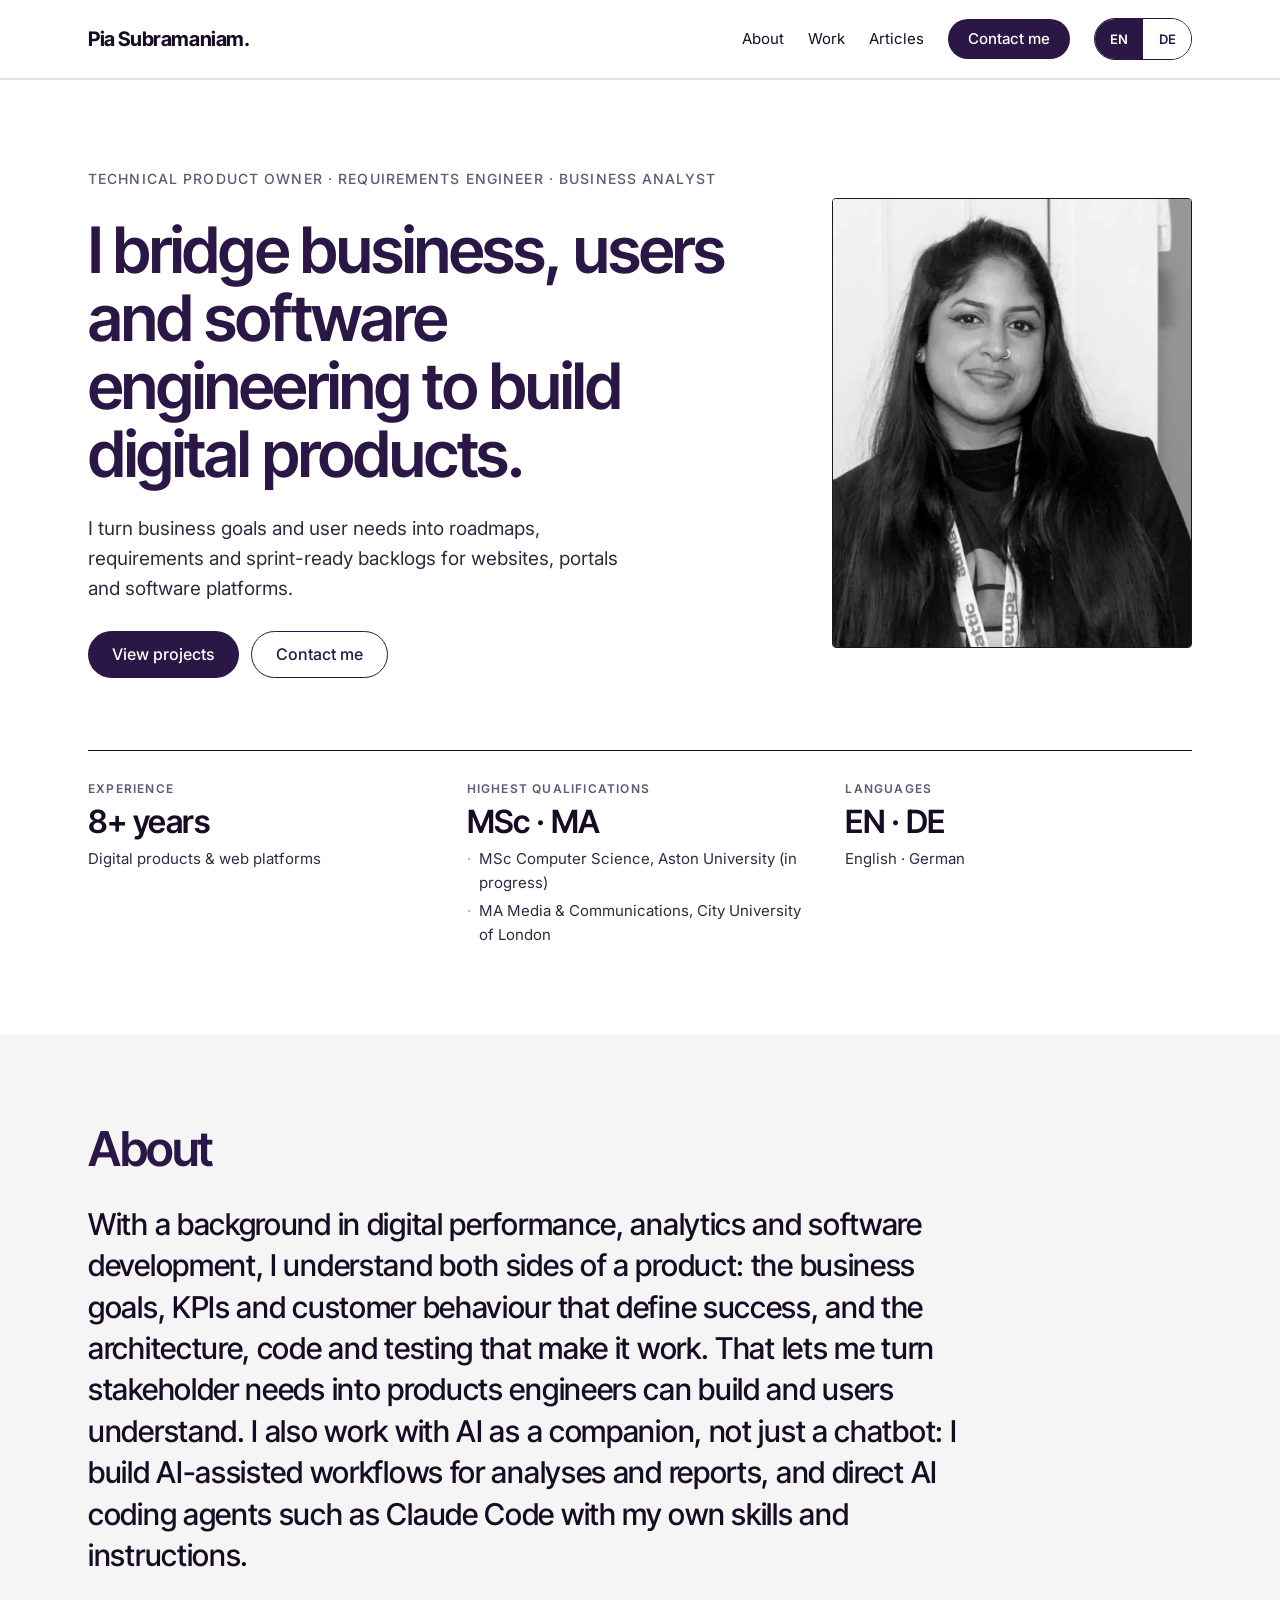
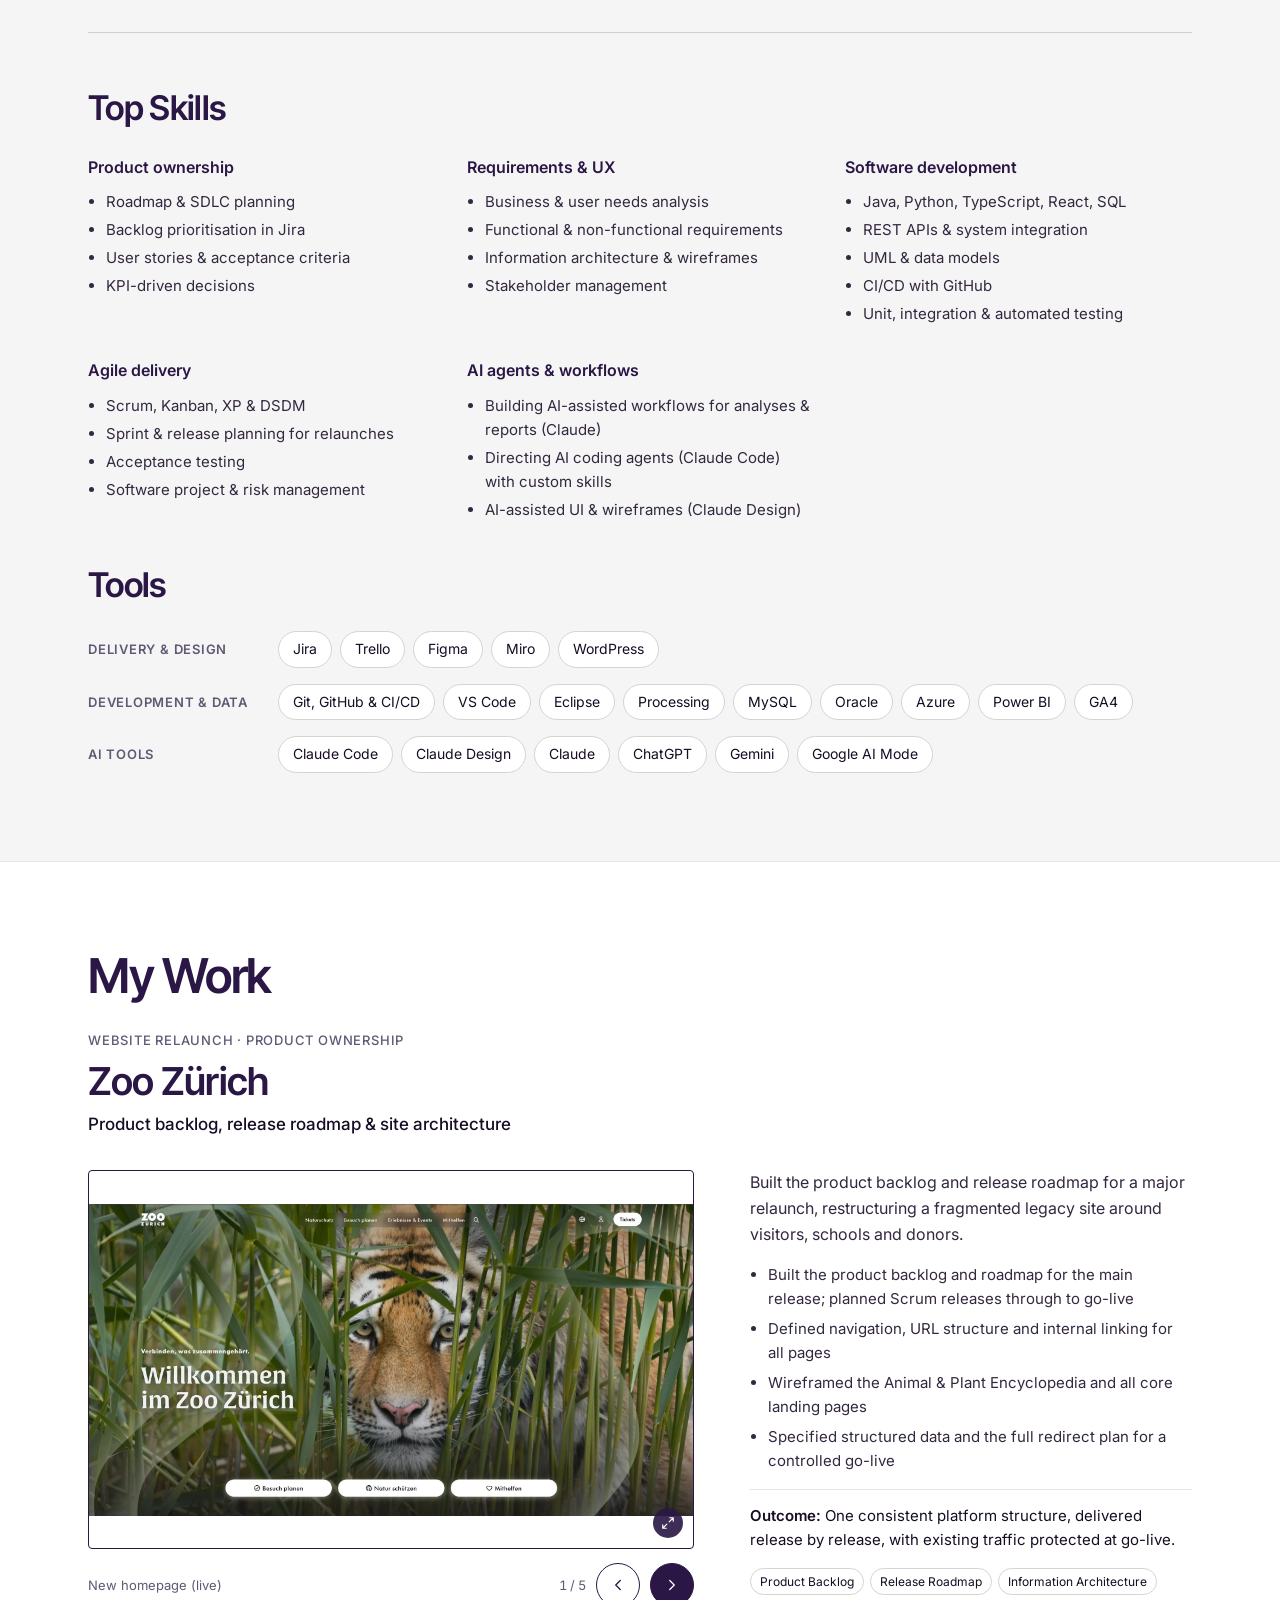
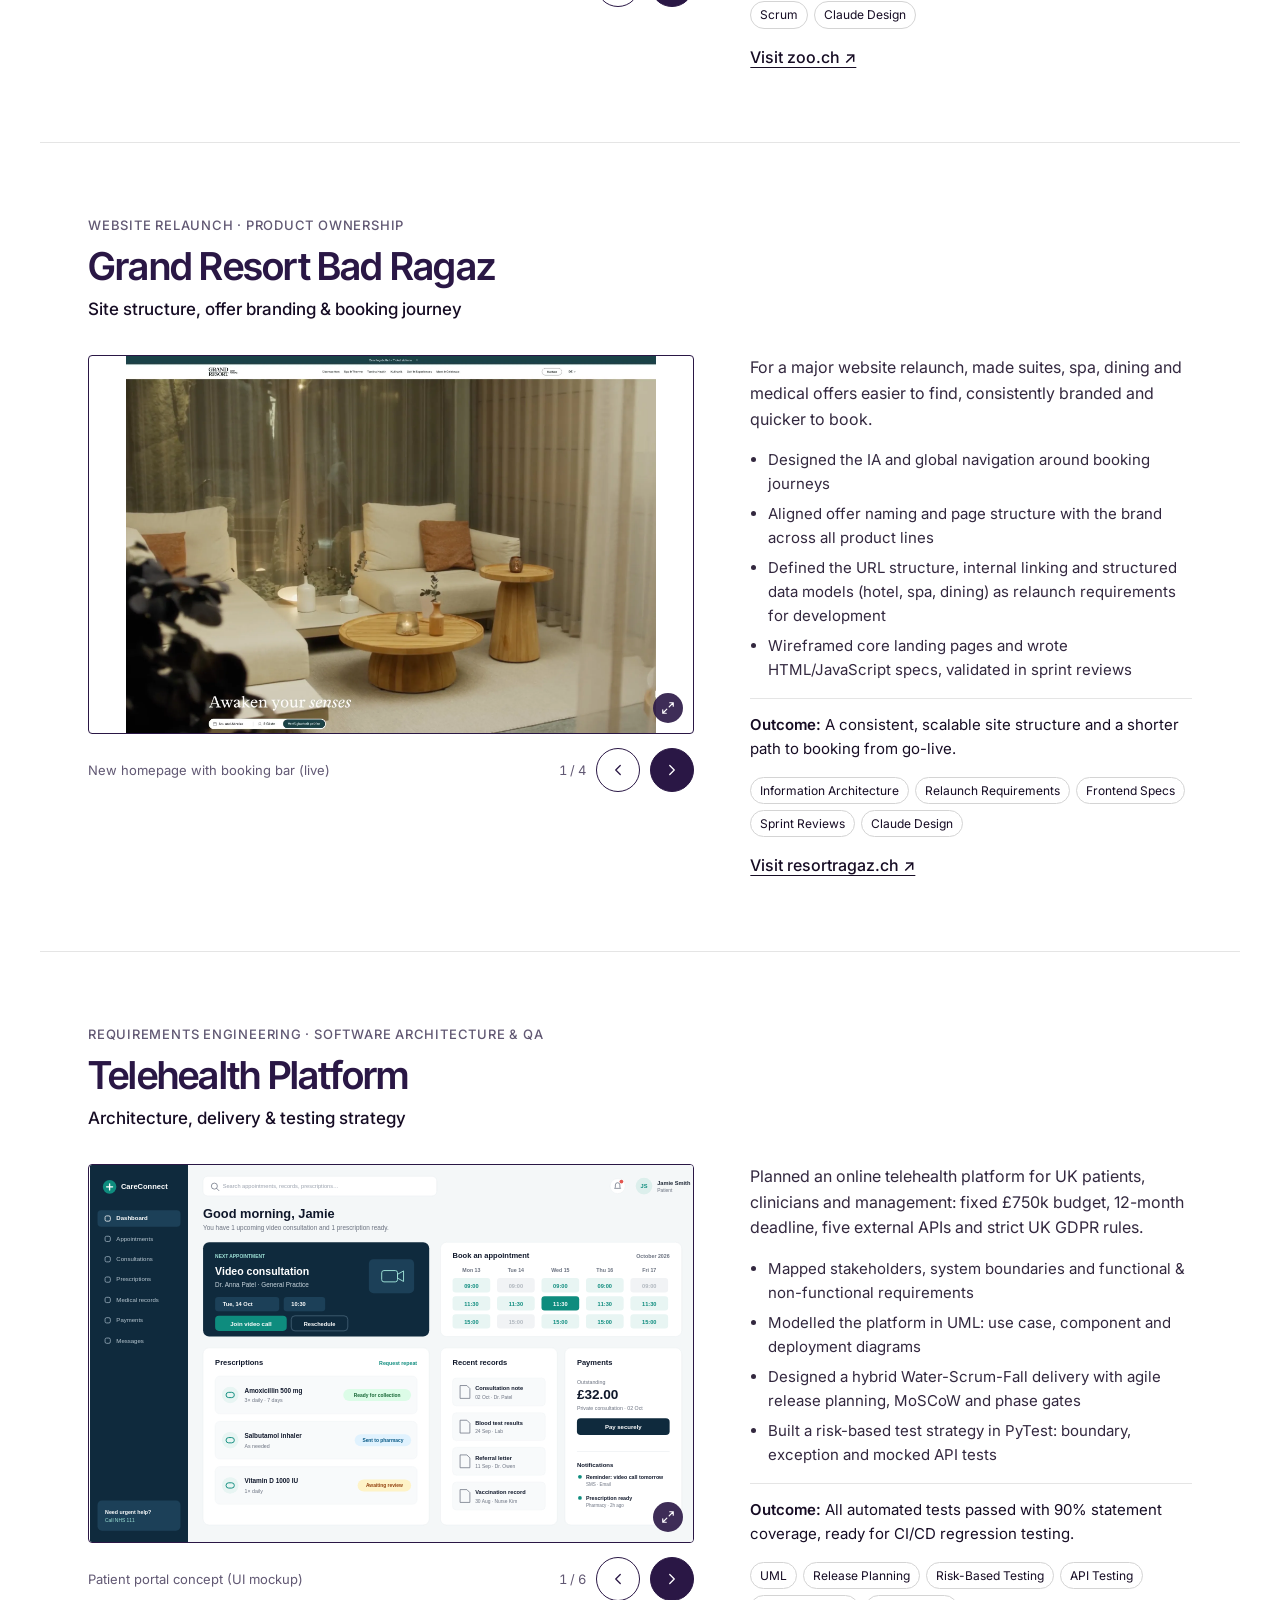
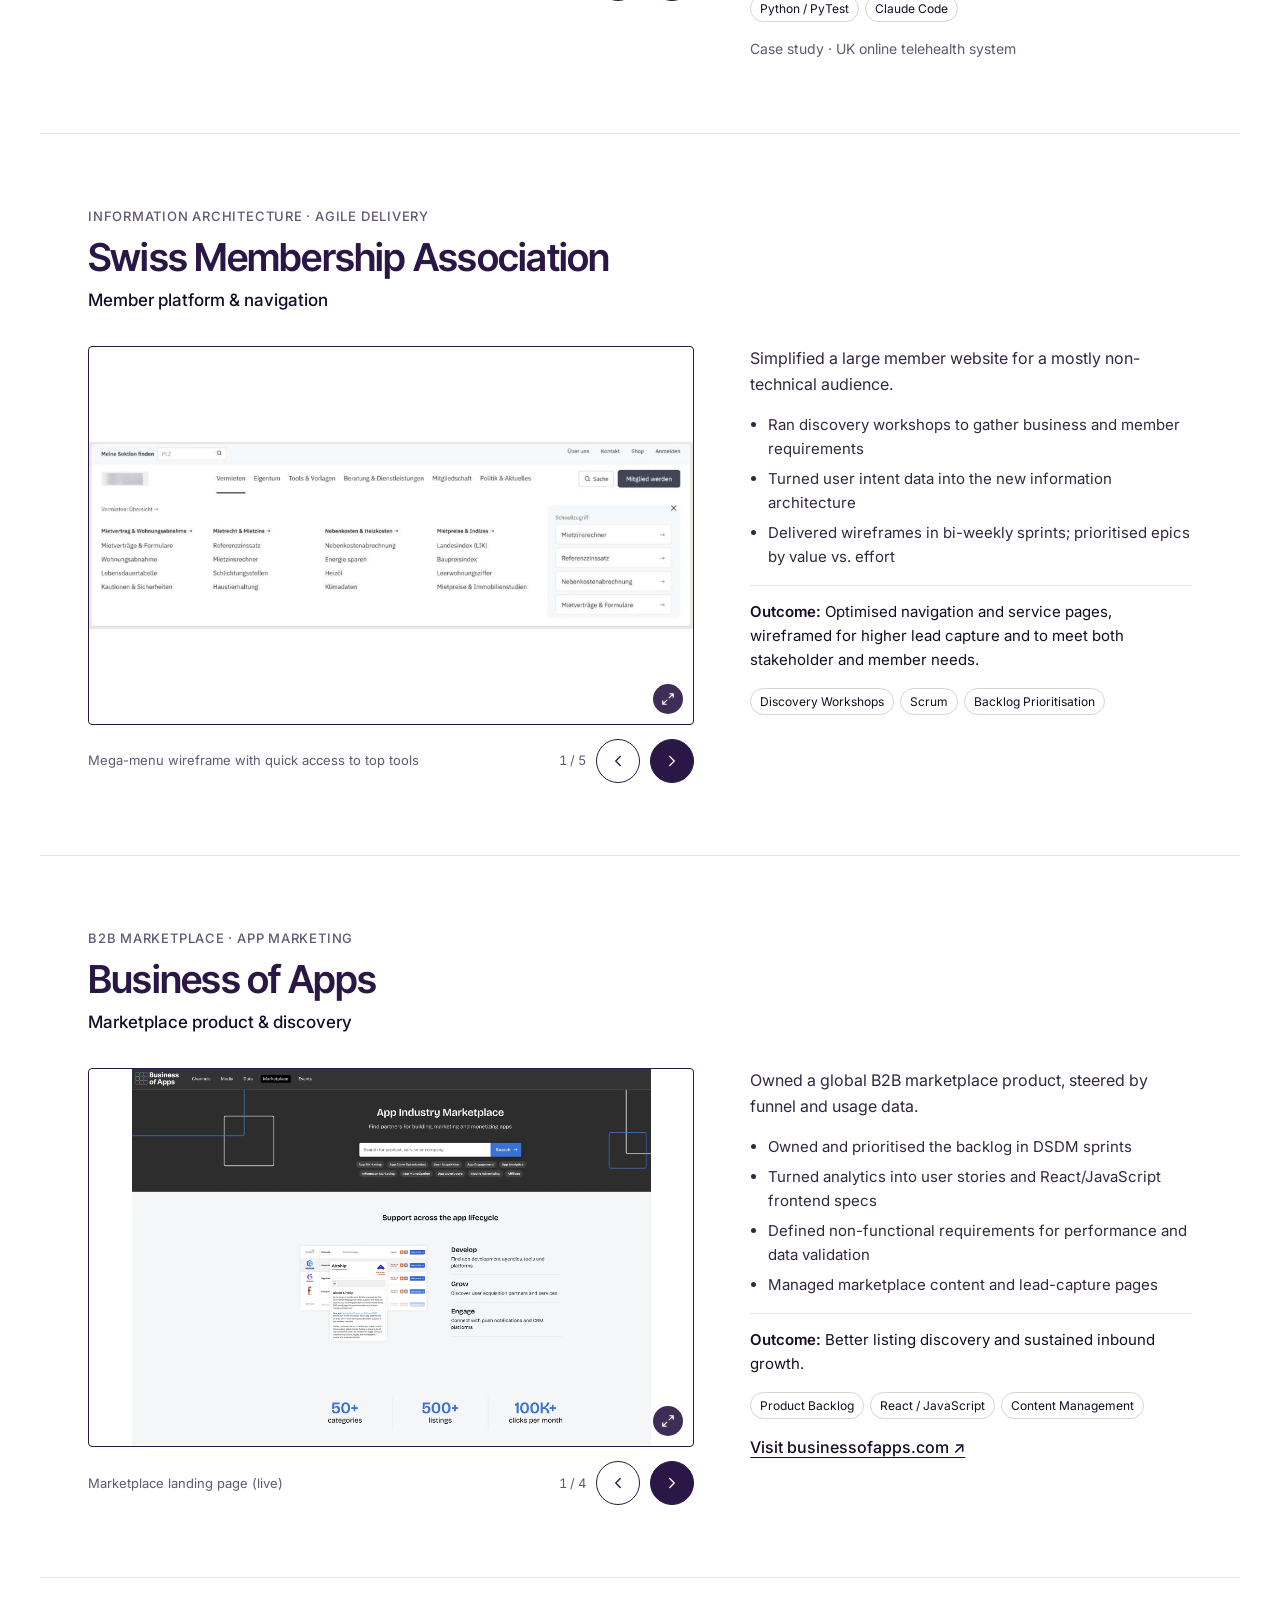
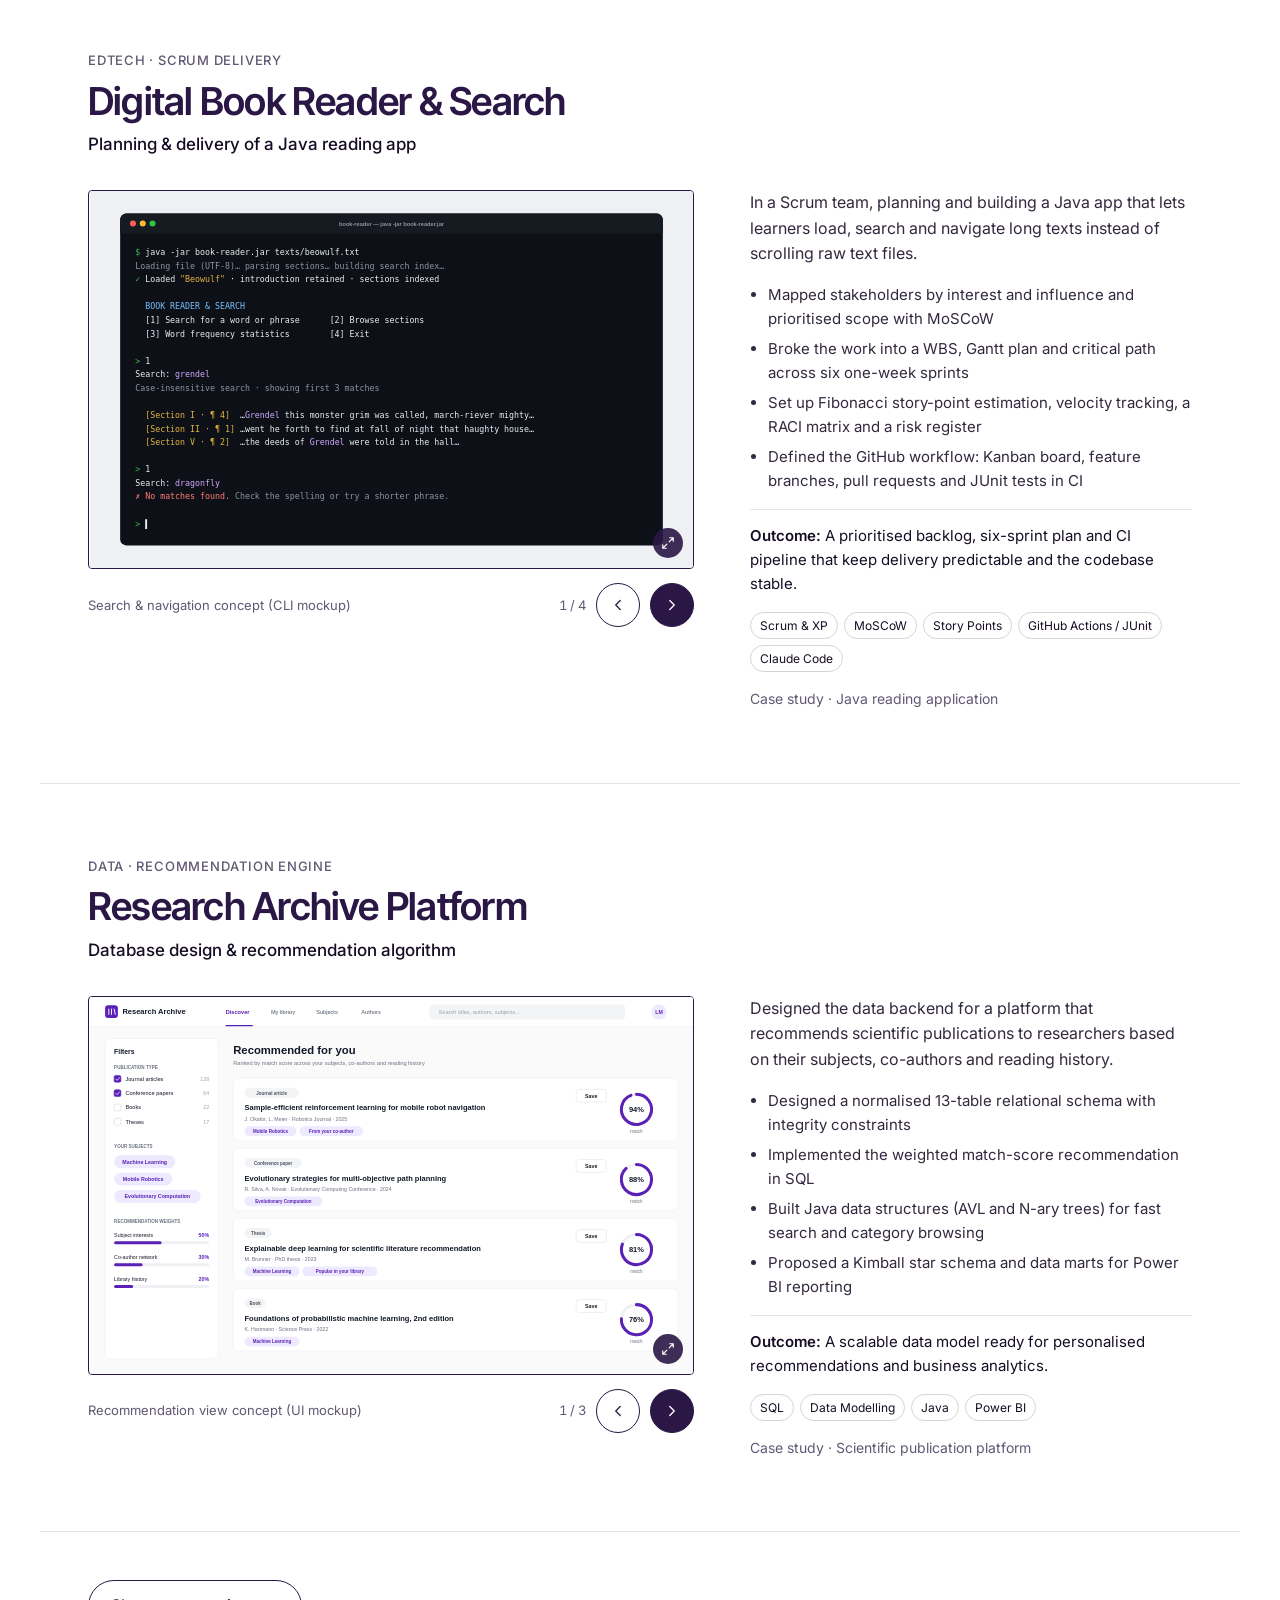
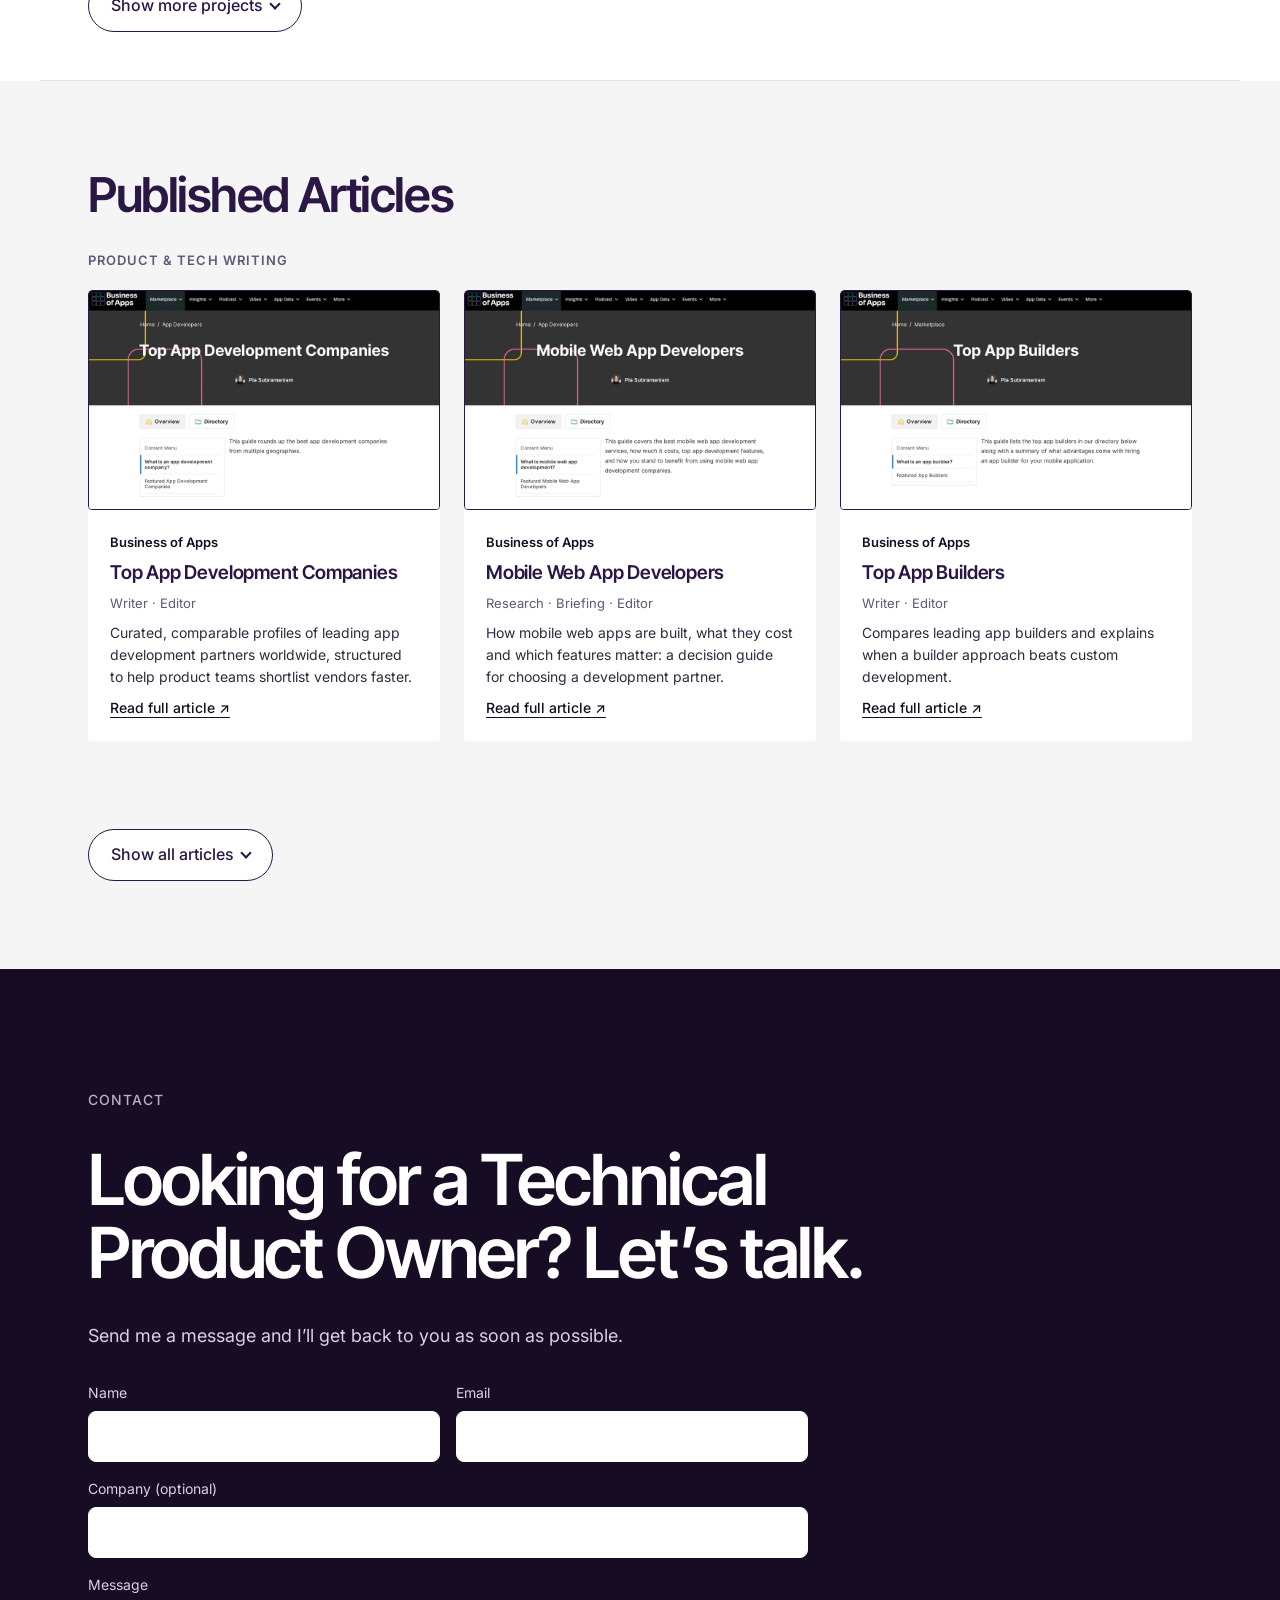
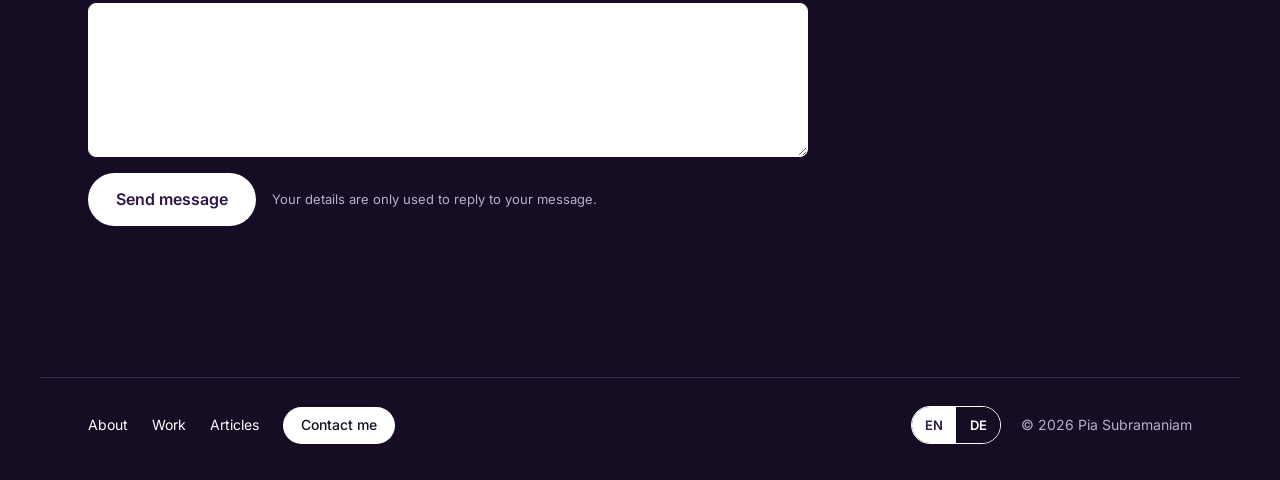
==== commit 4aeca328: "Add files via upload" ====
--- a/index.html
+++ b/index.html
@@ -51,7 +51,7 @@
 <div class="hero-grid">
 <div class="hero-text">
 <p class="eyebrow"><span class="role">Technical Product Owner</span> · <span class="role">Requirements Engineer</span> · <span class="role">Business Analyst</span></p>
-<h1>I bridge business, users and software engineering to build digital products that work.</h1>
+<h1>I bridge business, users and software engineering to build digital products.</h1>
 <p class="lead">I turn business goals and user needs into roadmaps, requirements and sprint-ready backlogs for websites, portals and software platforms.</p>
 <div class="ctas"><a class="pill pill-dark" href="#work">View projects</a><a class="pill pill-outline" href="#contact">Contact me</a></div>
 </div>
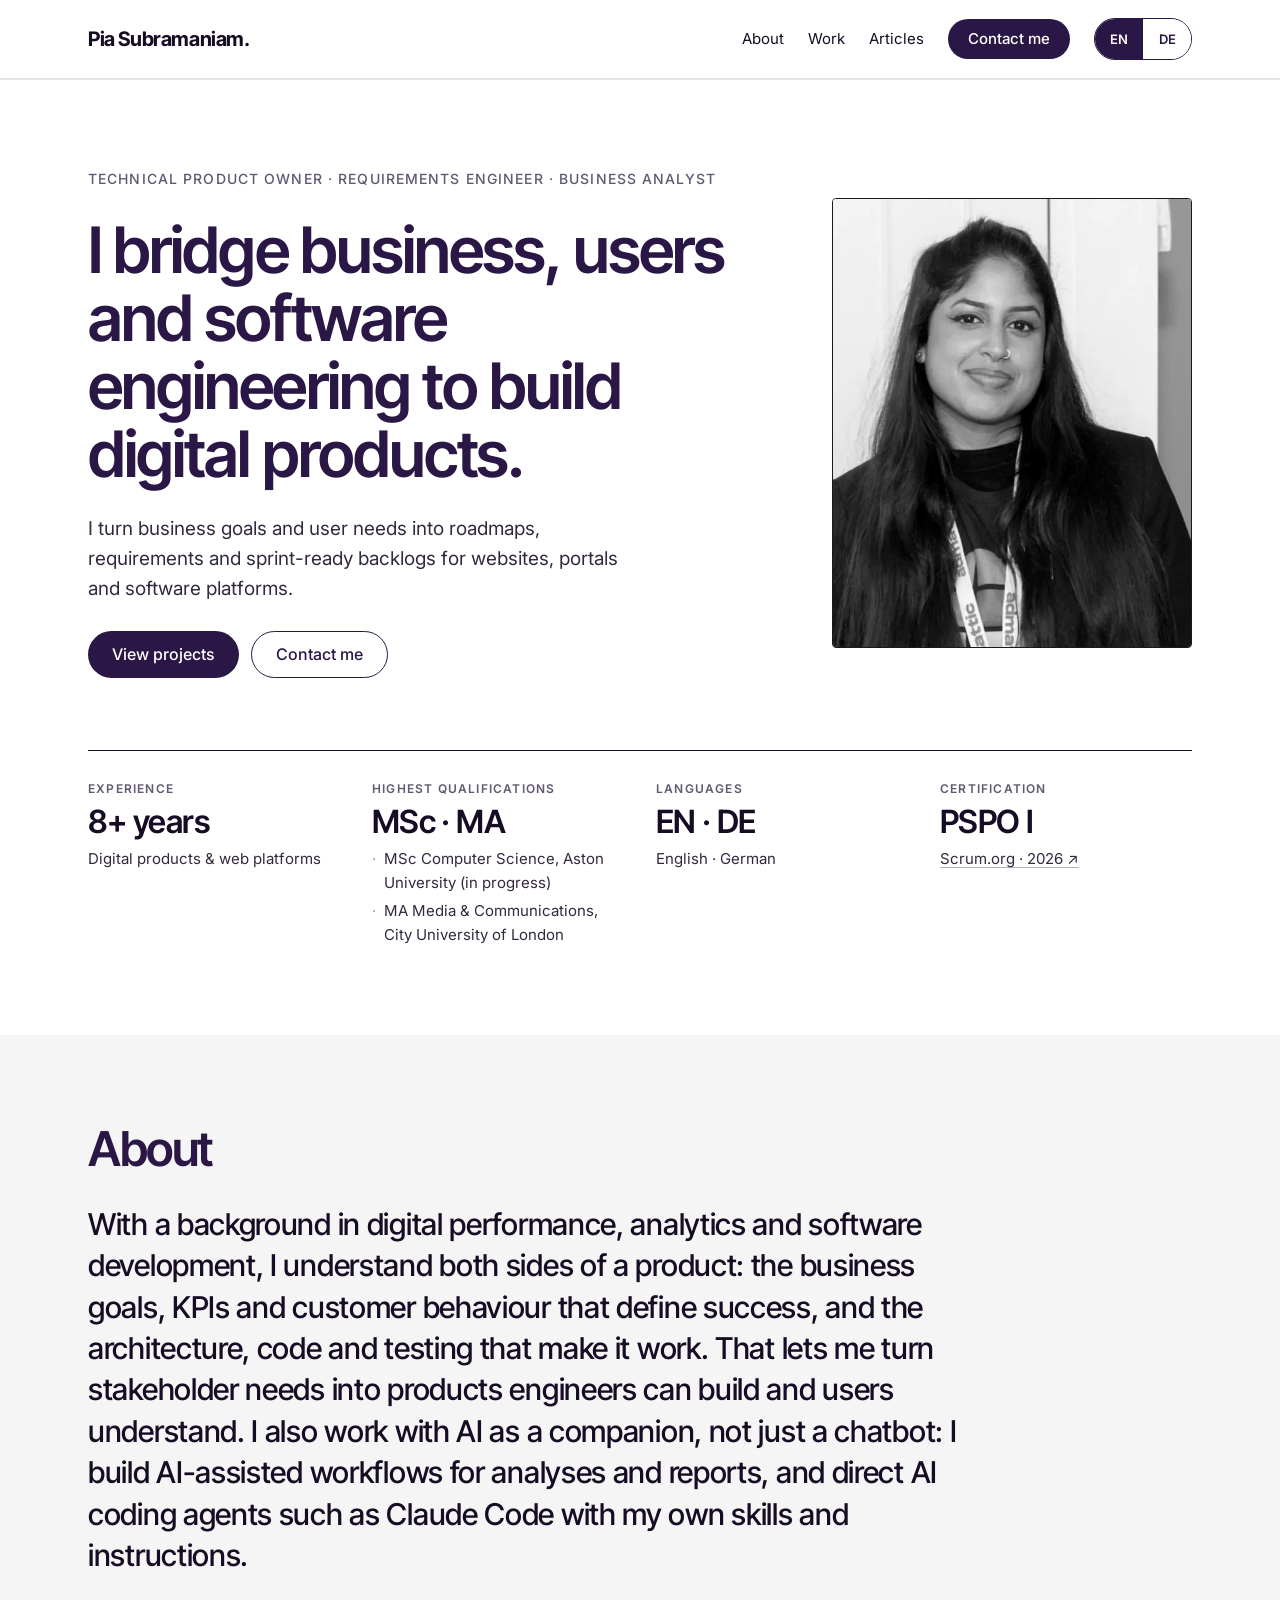
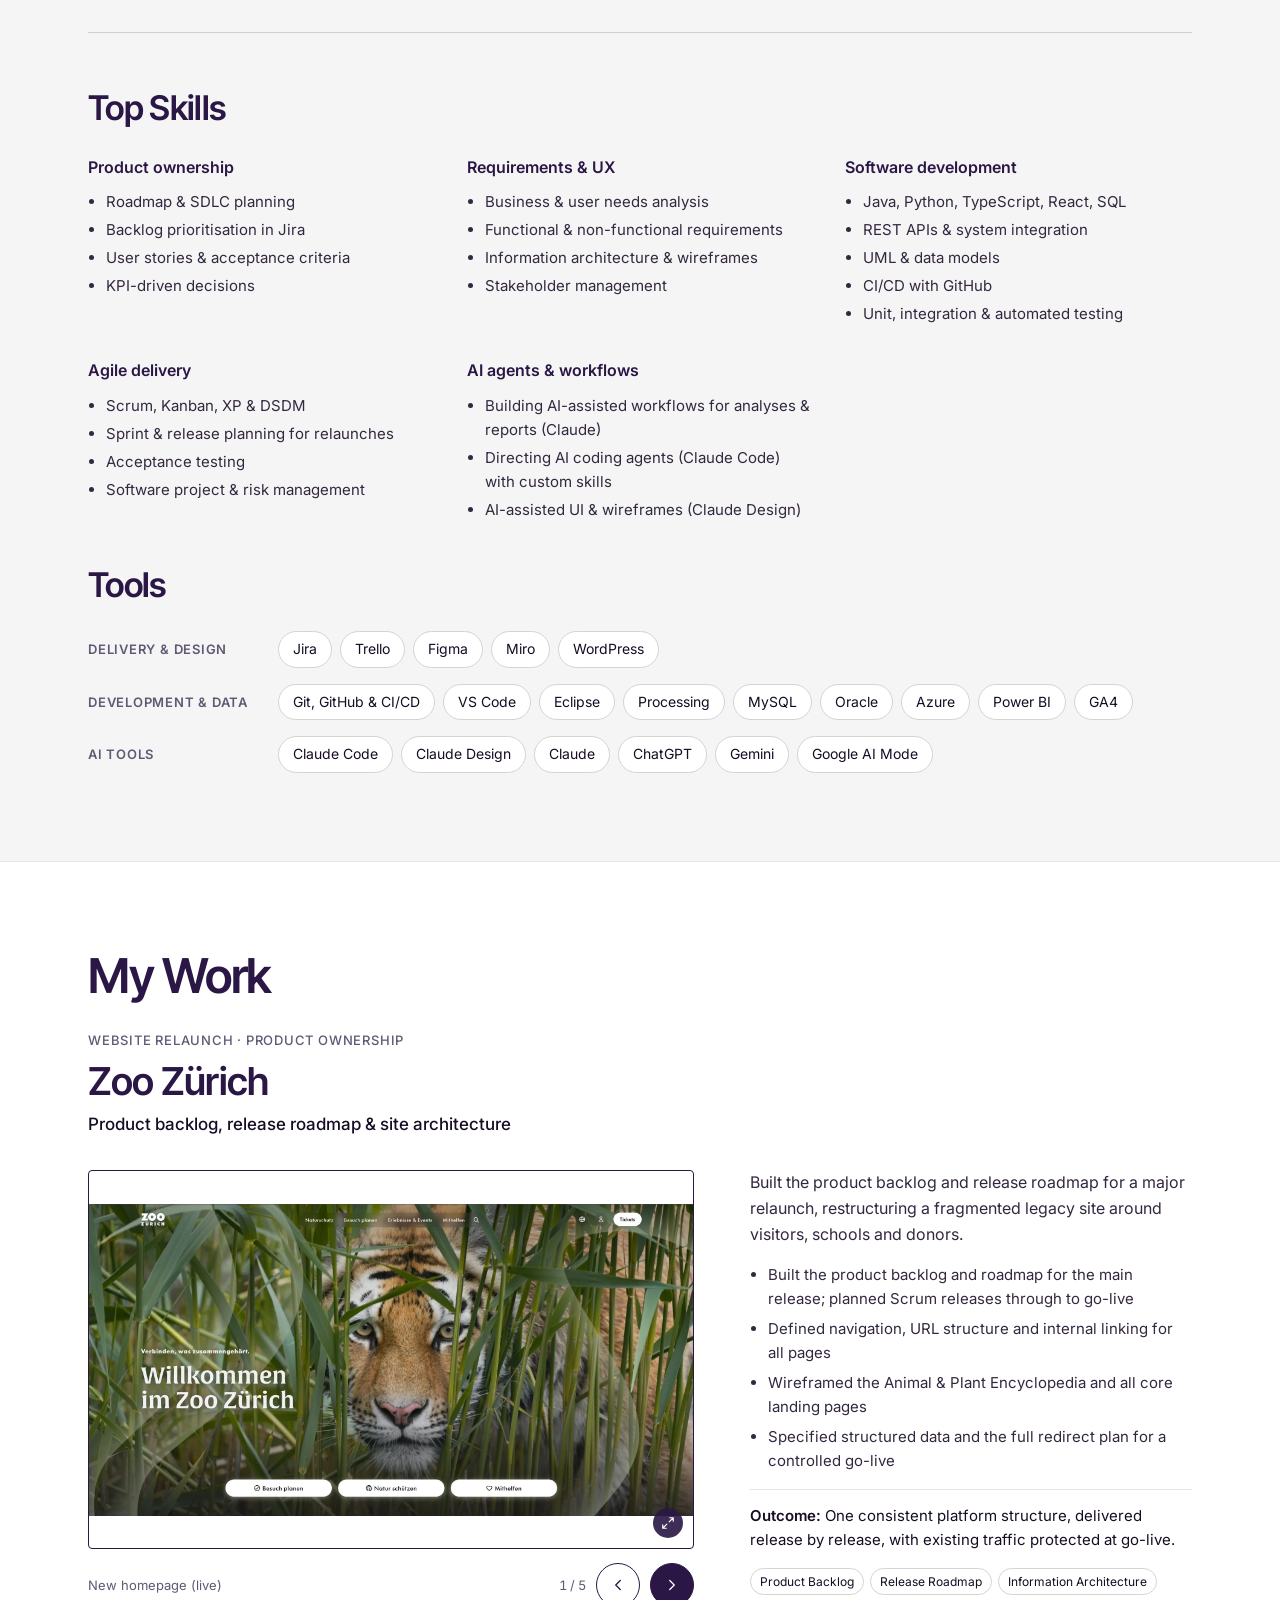
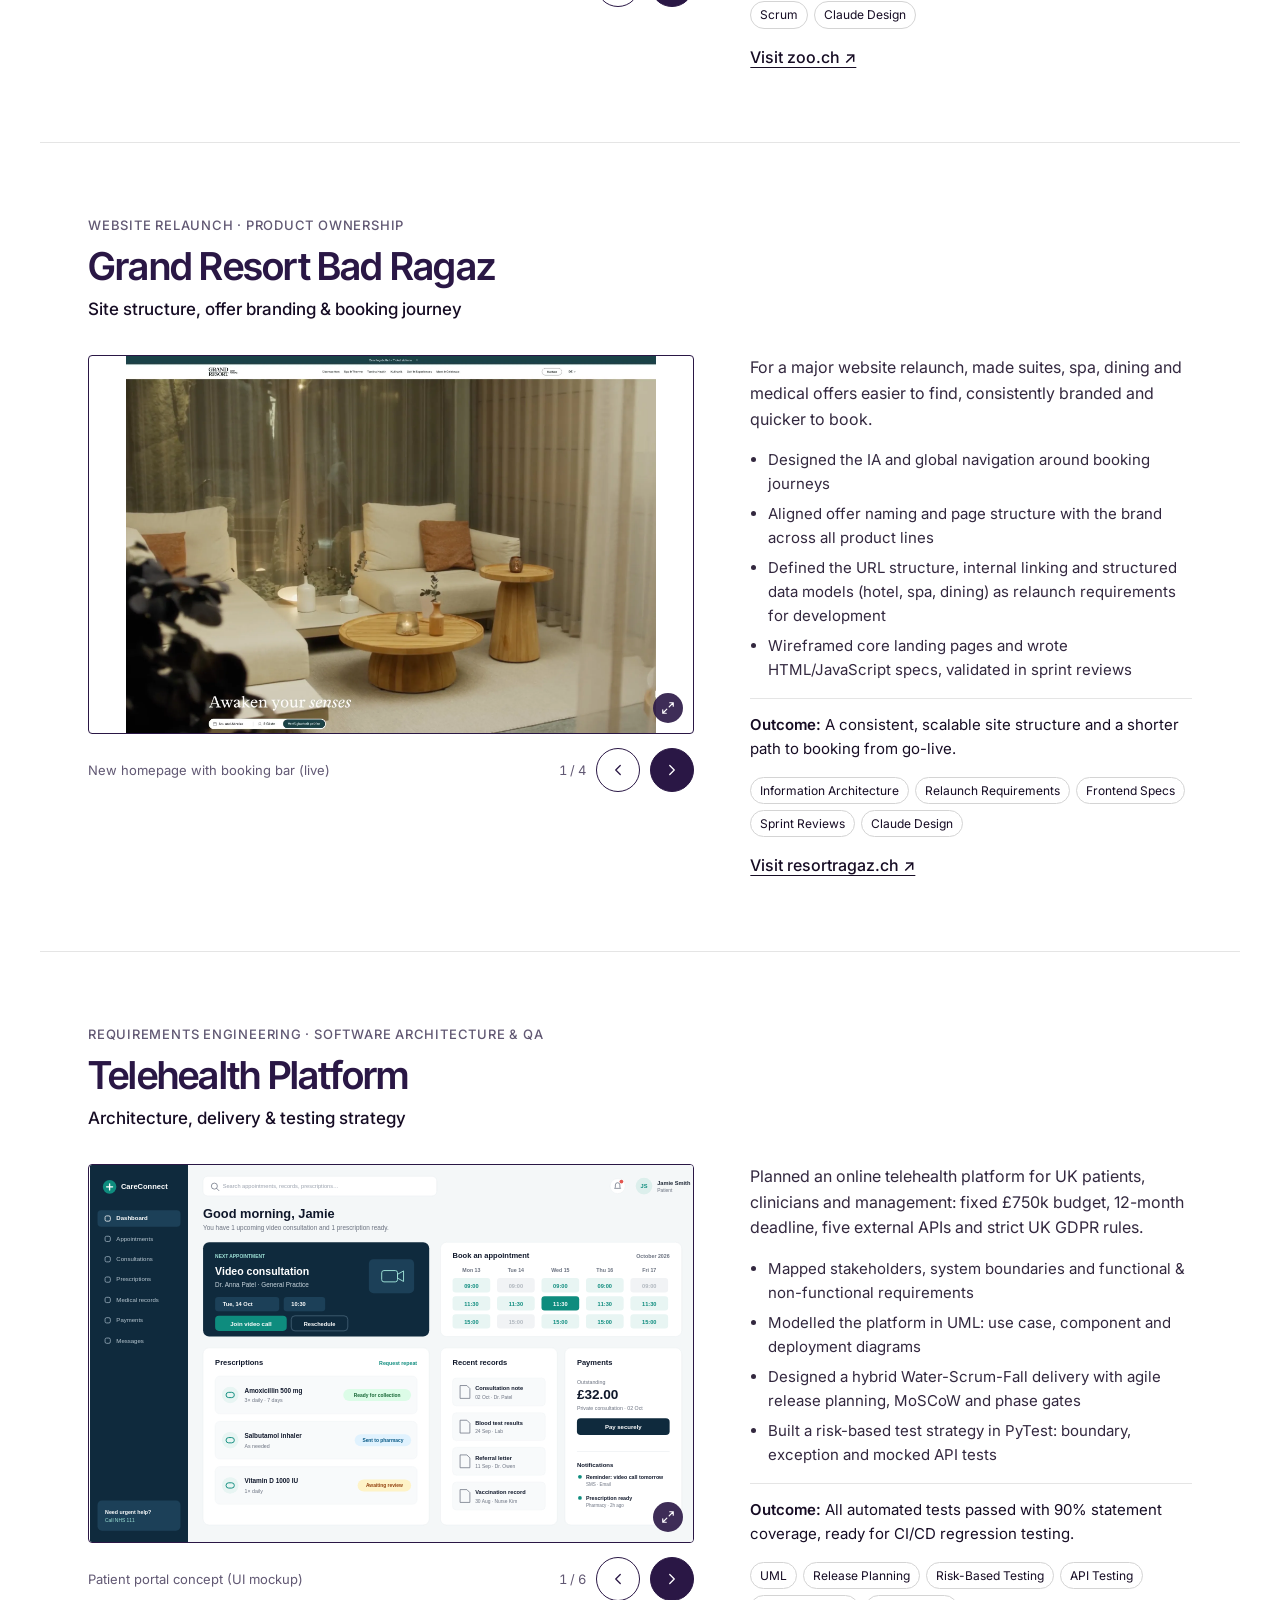
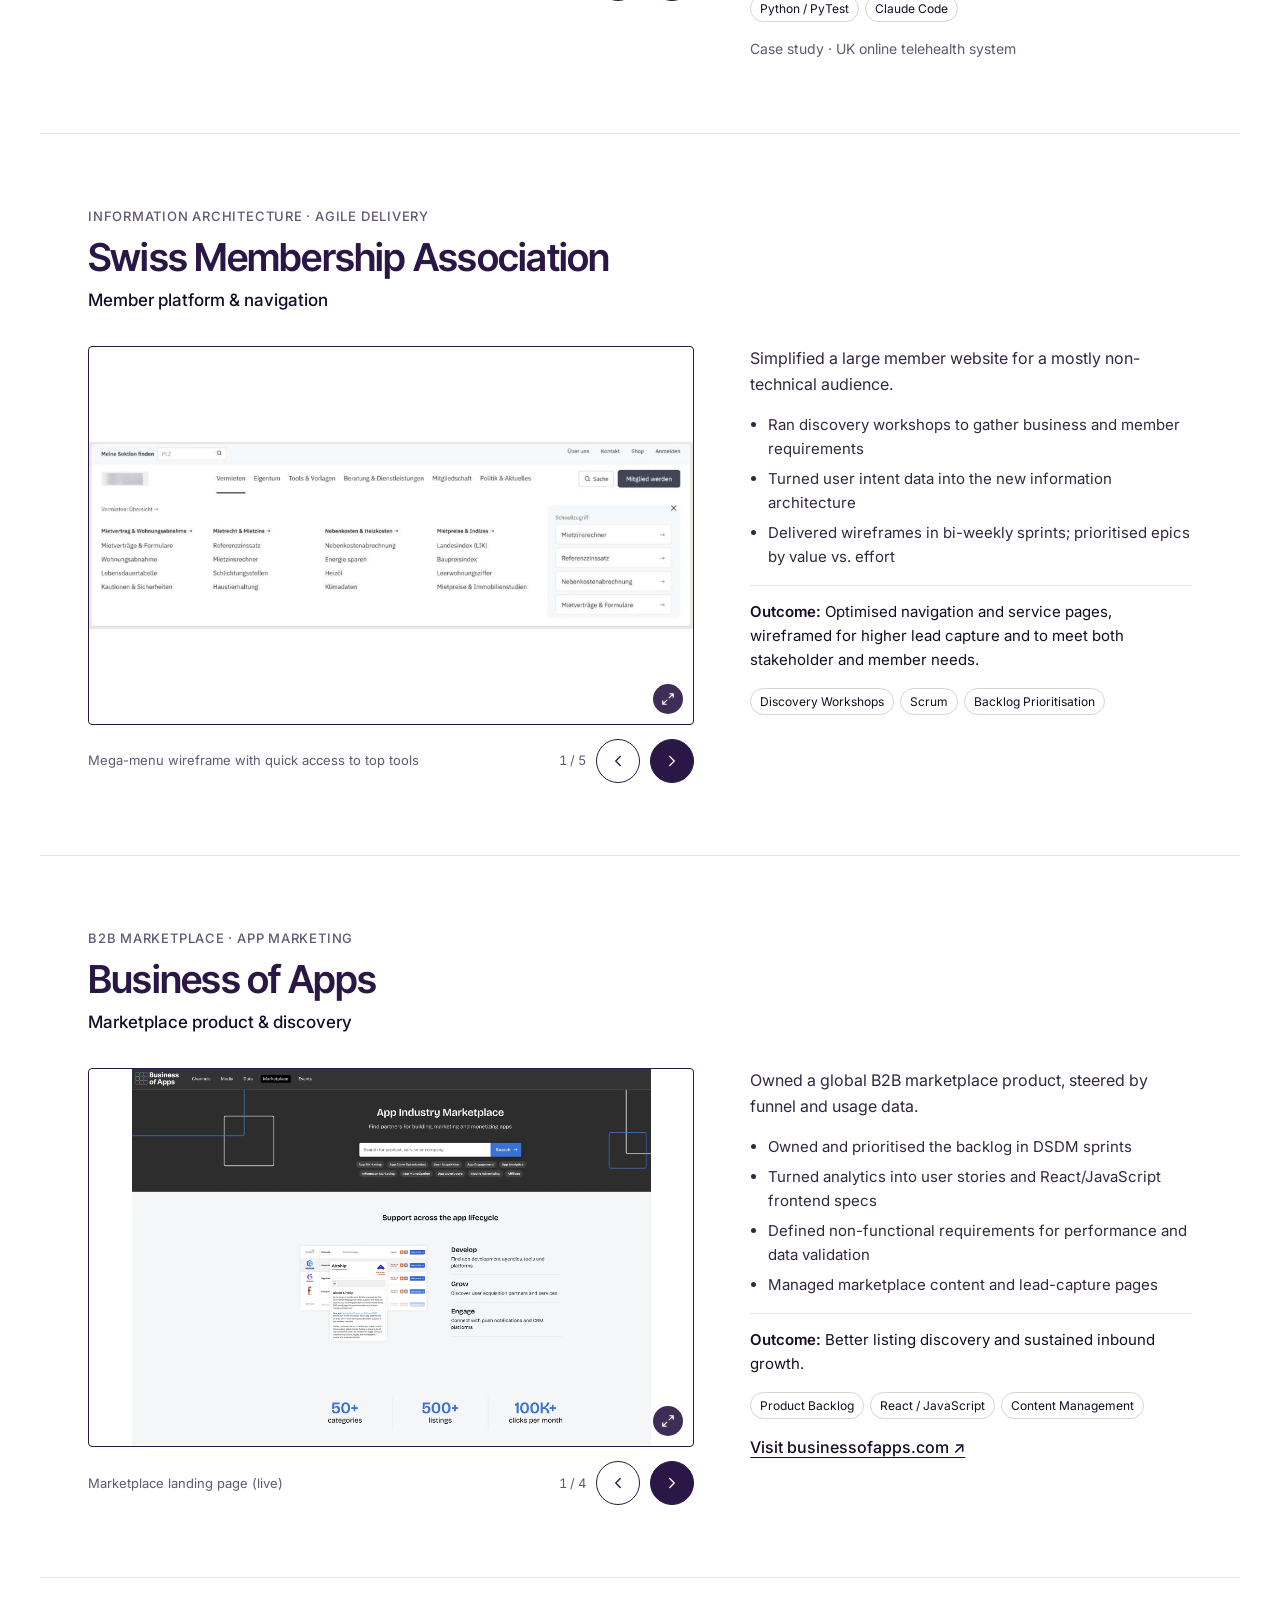
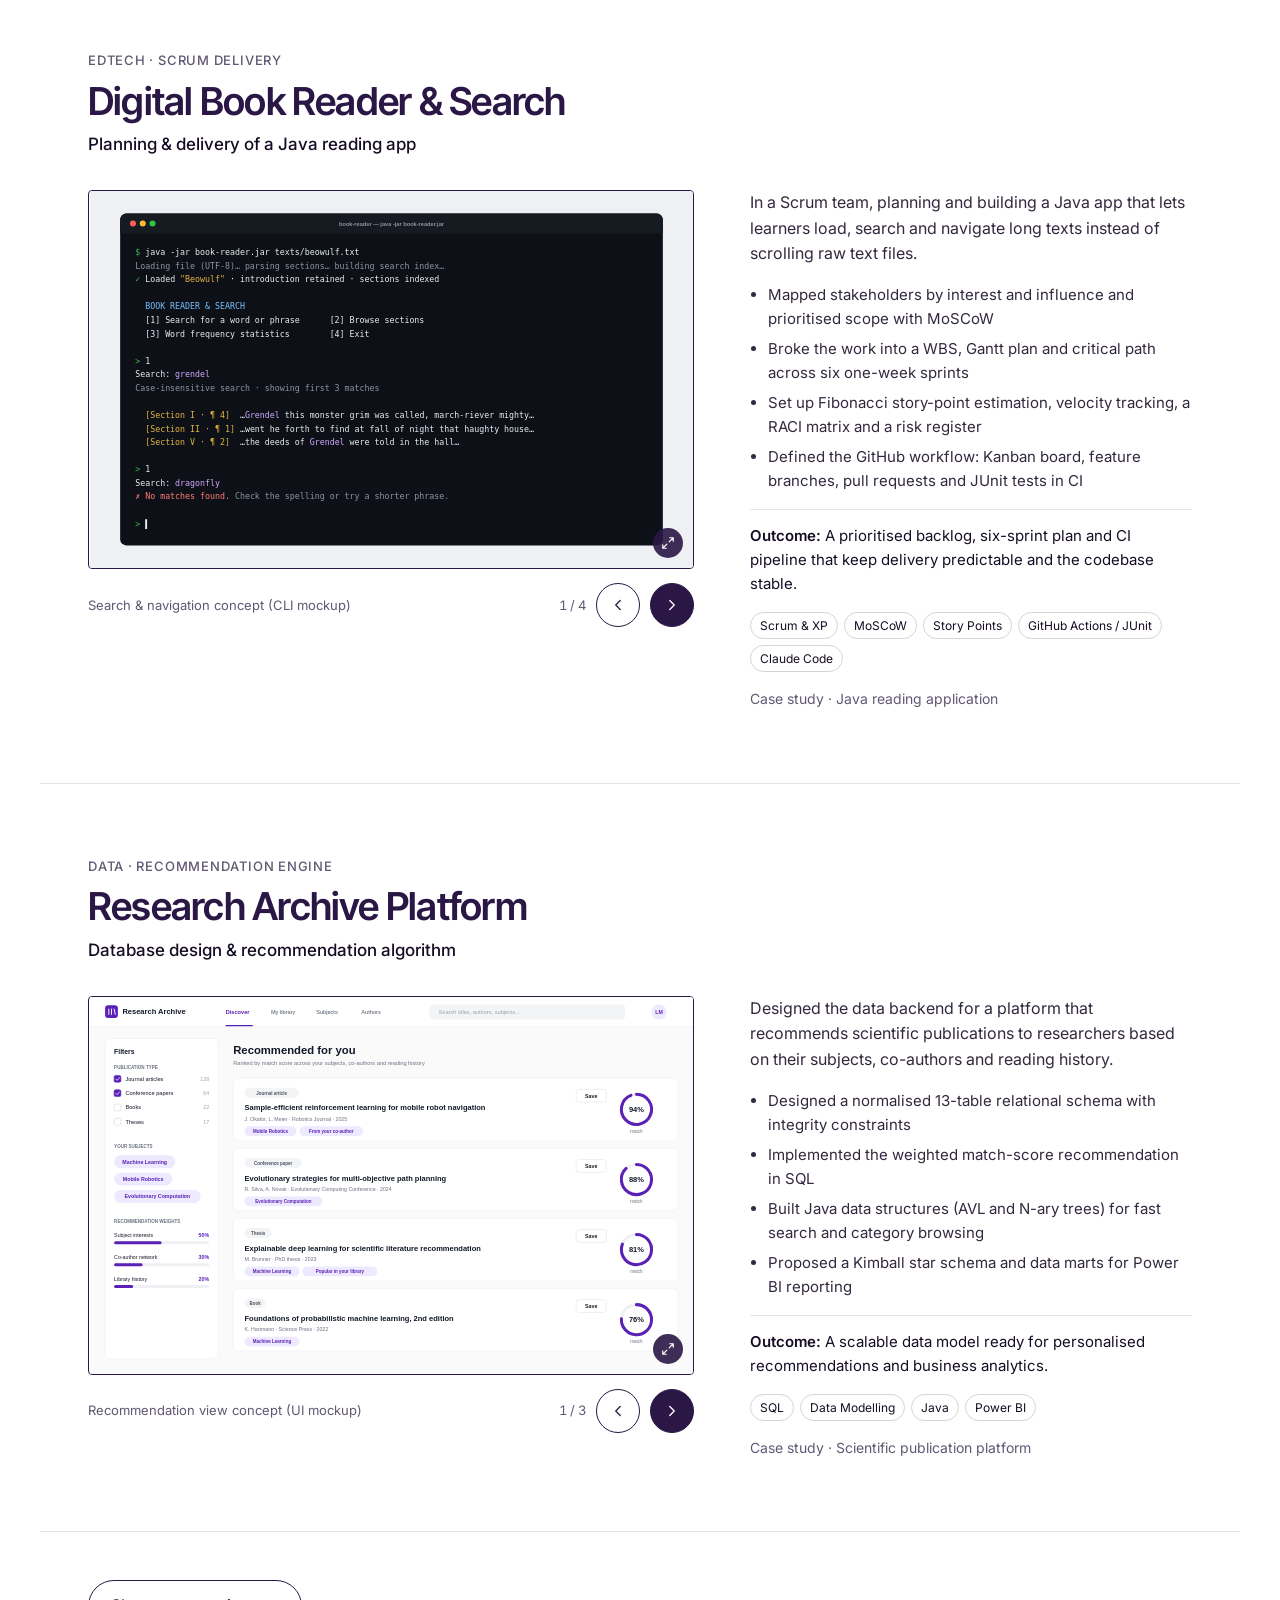
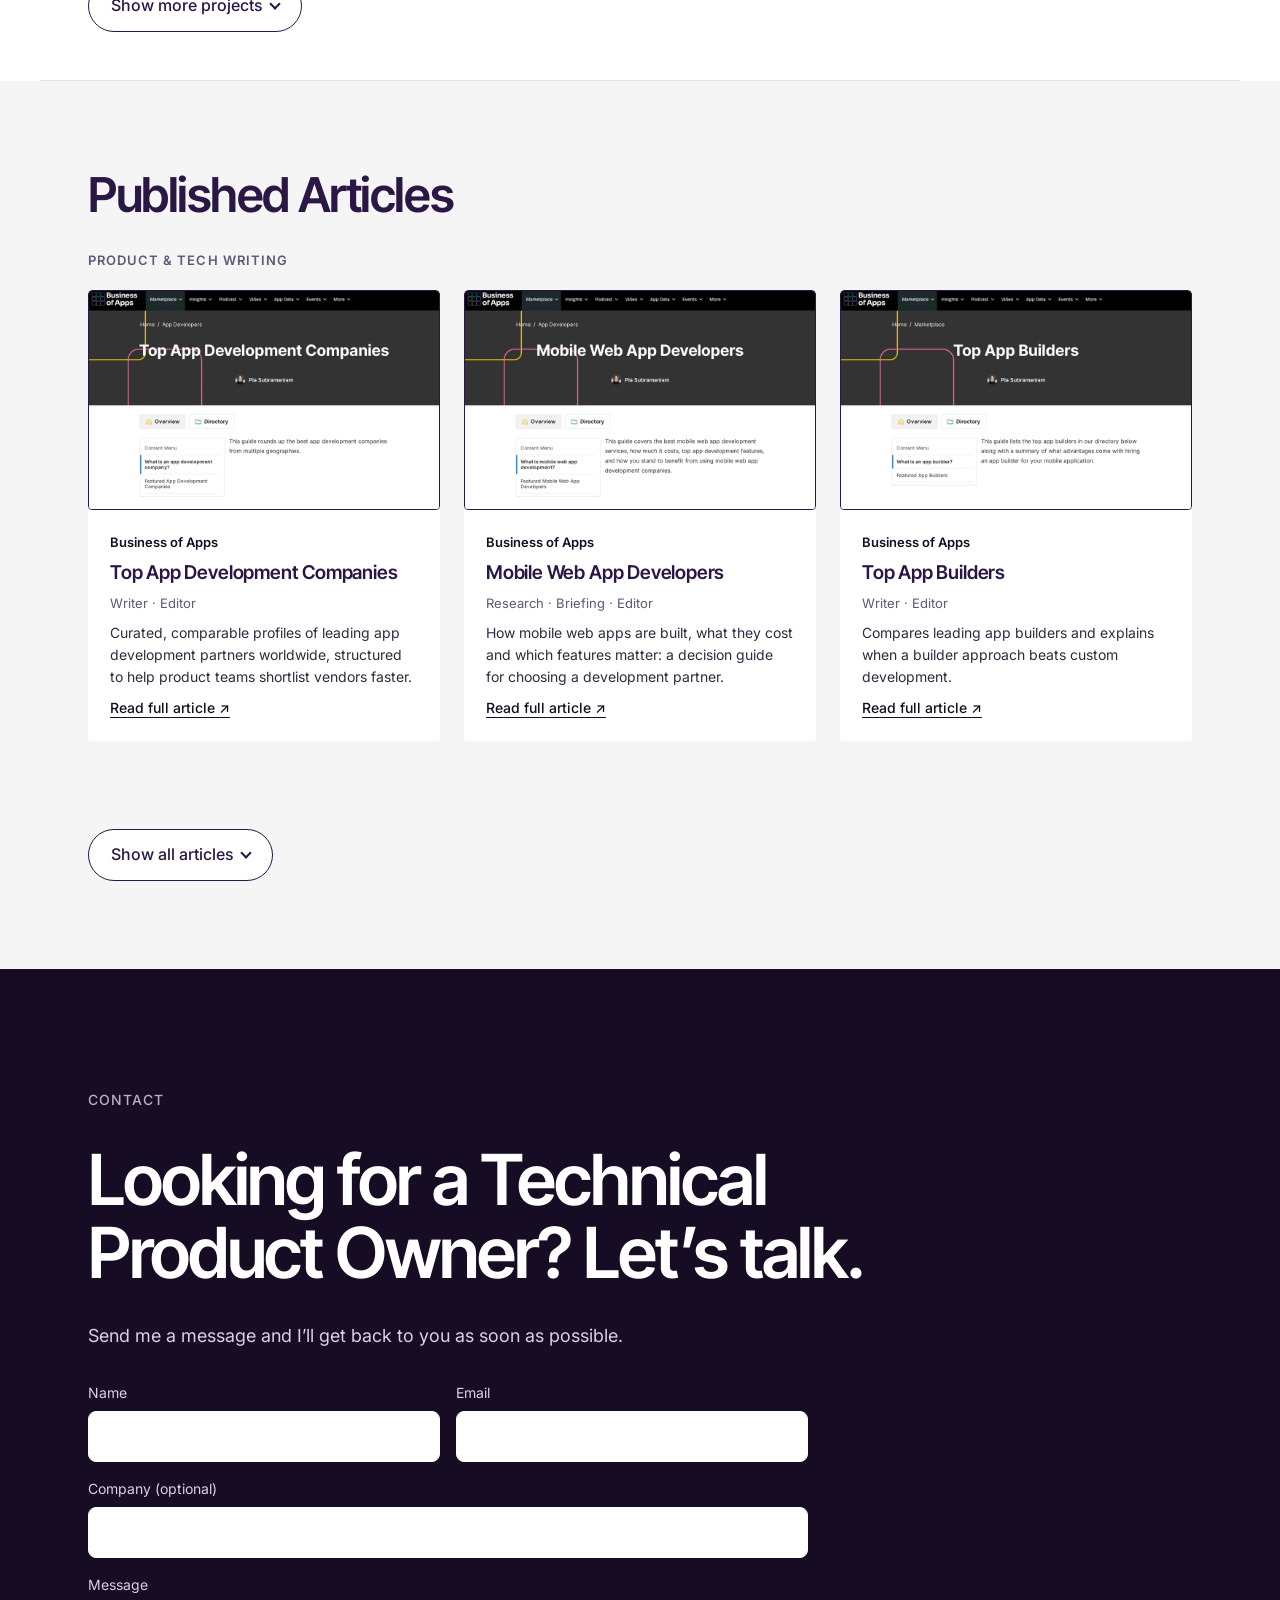
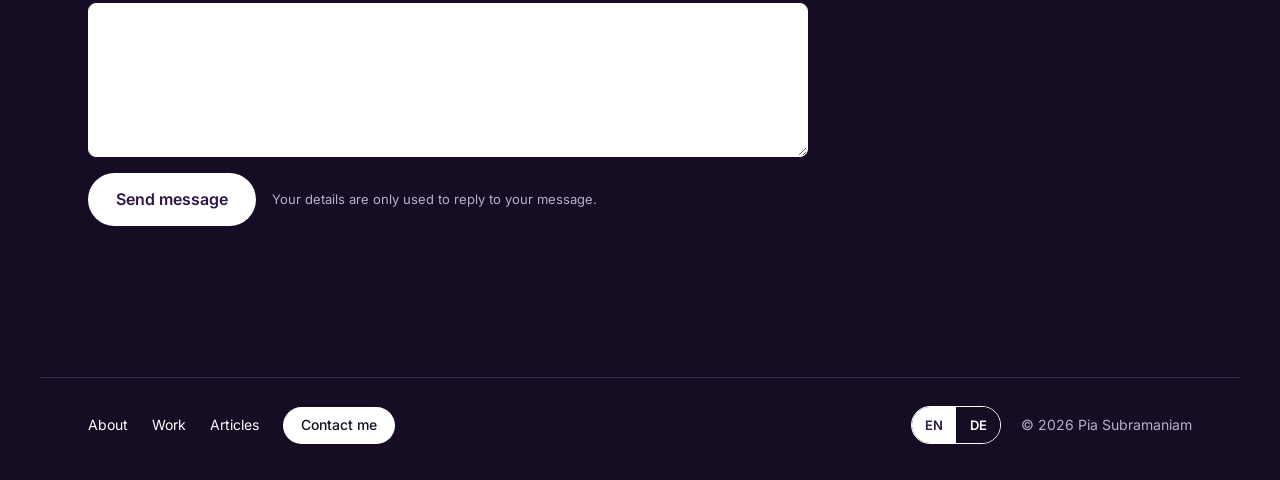
==== commit aff5ea3c: "Add files via upload" ====
--- a/index.html
+++ b/index.html
@@ -61,6 +61,7 @@
 <div class="fact"><p class="fact-label">Experience</p><p class="fact-big">8+ years</p><p class="fact-small">Digital products &amp; web platforms</p></div>
 <div class="fact"><p class="fact-label">Highest qualifications</p><p class="fact-big">MSc · MA</p><ul><li>MSc Computer Science, Aston University (in progress)</li><li>MA Media &amp; Communications, City University of London</li></ul></div>
 <div class="fact"><p class="fact-label">Languages</p><p class="fact-big">EN · DE</p><p class="fact-small">English · German</p></div>
+<div class="fact"><p class="fact-label">Certification</p><p class="fact-big">PSPO I</p><p class="fact-small"><a href="https://www.credly.com/badges/9f76cf00-2c72-4411-abbb-733d5e912fe6/public_url" target="_blank" rel="noopener" title="Professional Scrum Product Owner I – verify on Credly">Scrum.org · 2026 ↗</a></p></div>
 </div>
 </section>
 <section class="about" id="about">
--- a/assets/site.css
+++ b/assets/site.css
@@ -202,3 +202,4 @@
 .lb-count{white-space:nowrap;flex-shrink:0}
 .slide-label{min-width:0}
 .eyebrow .role{white-space:nowrap}
+.fact-small a{color:inherit;text-decoration:underline;text-decoration-color:#B9A8D6;text-underline-offset:3px}.fact-small a:hover{color:var(--btn)}
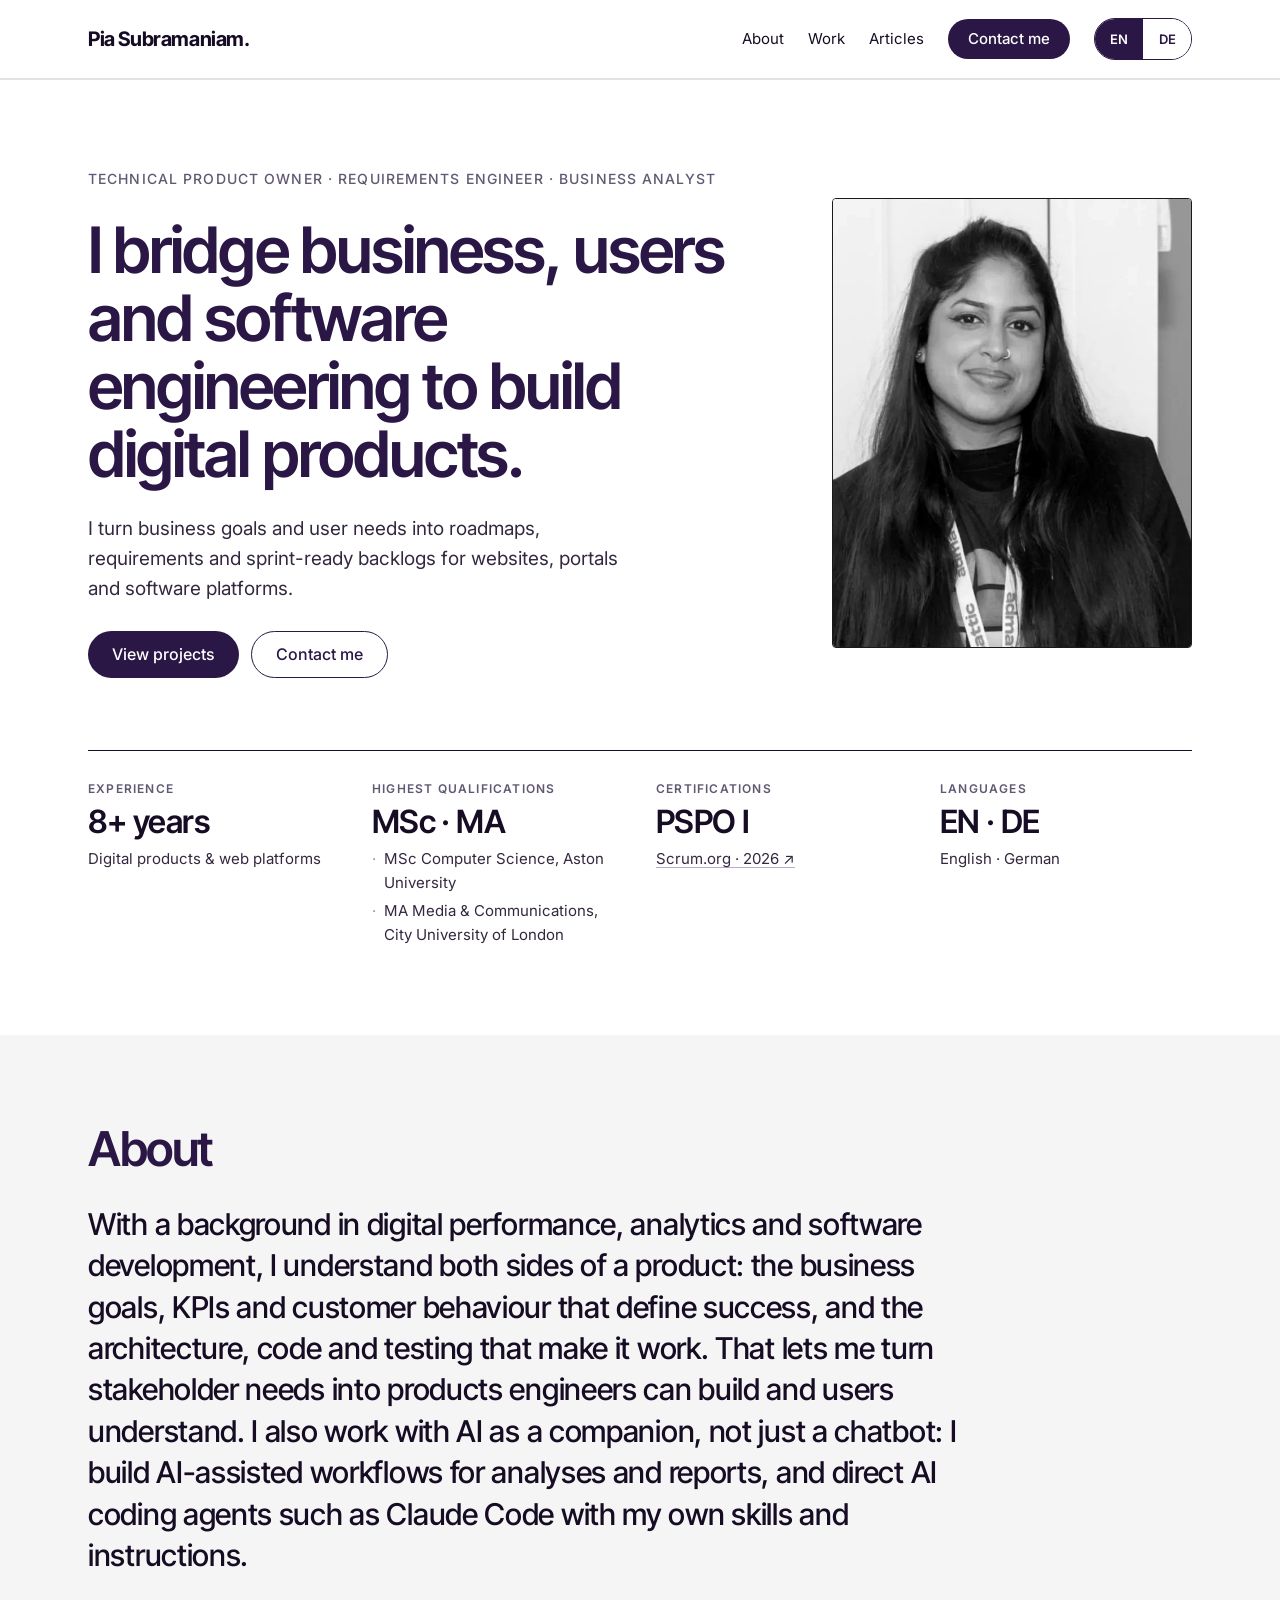
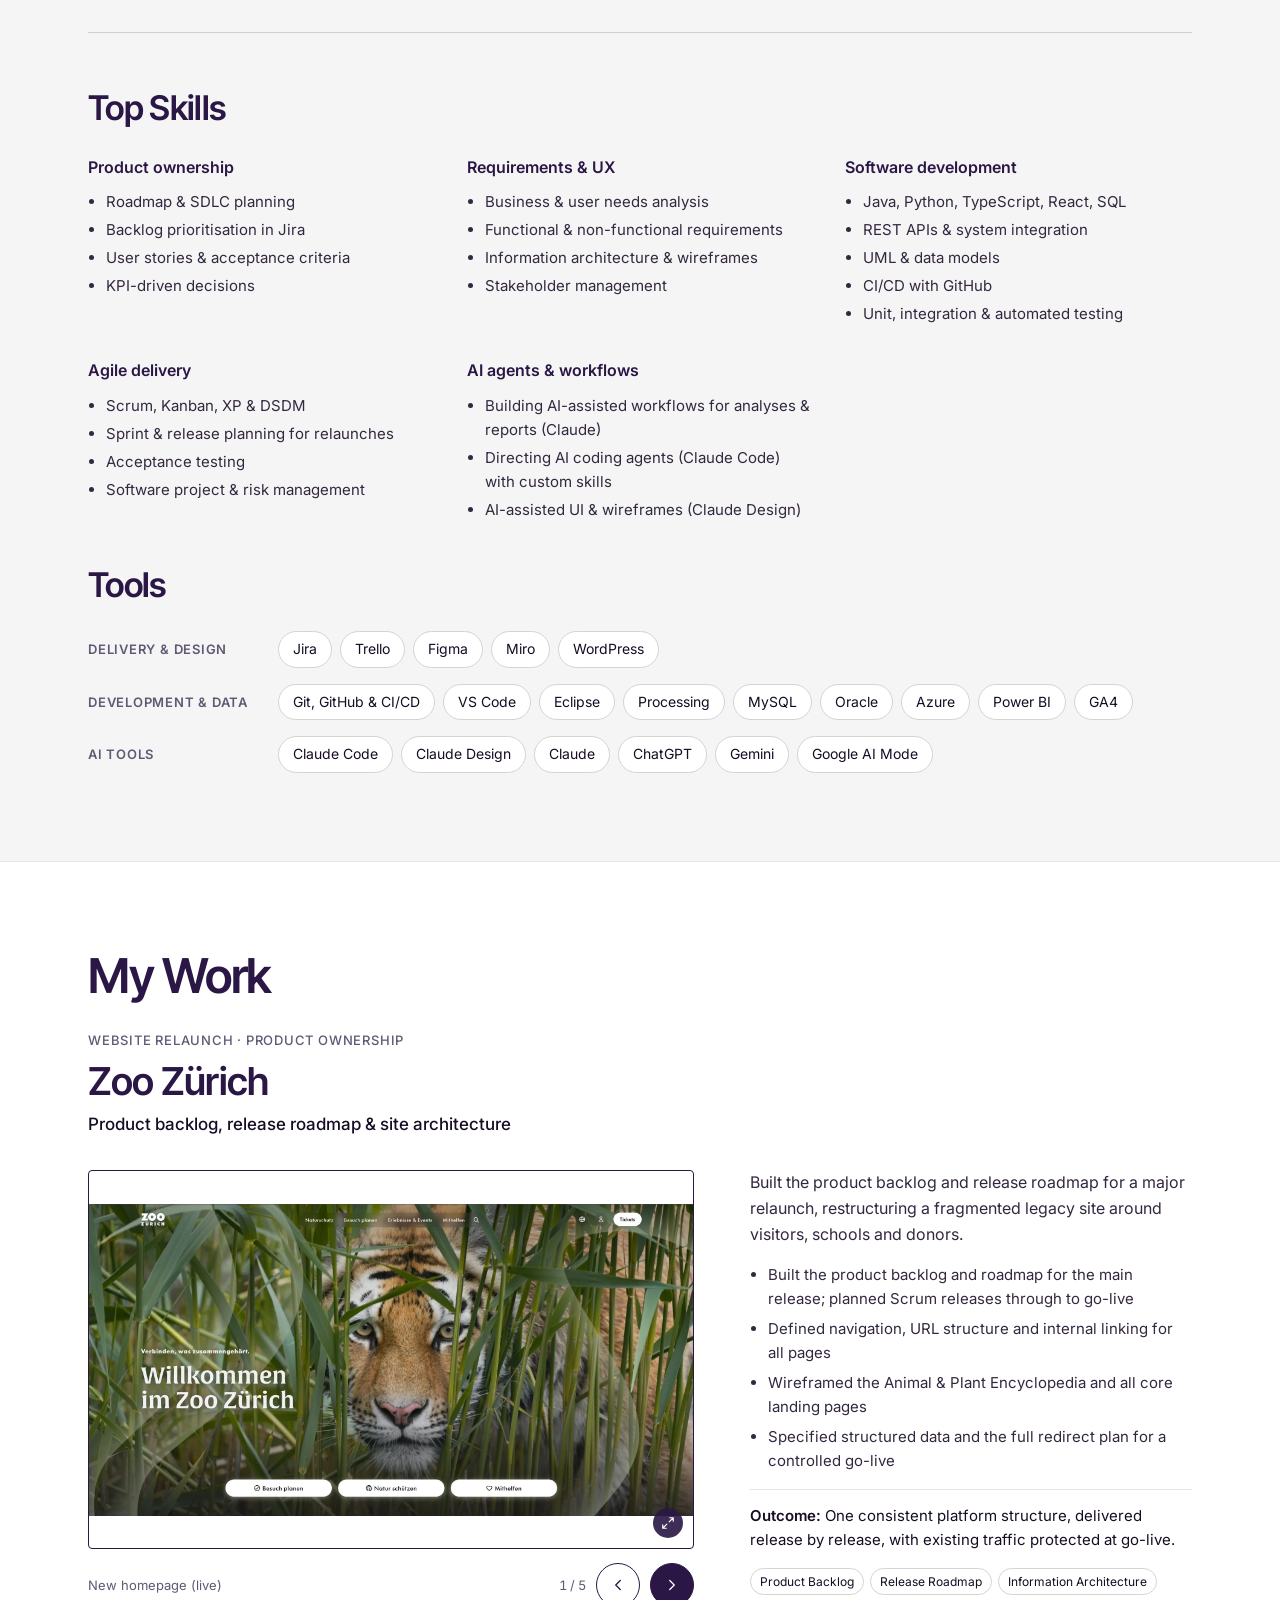
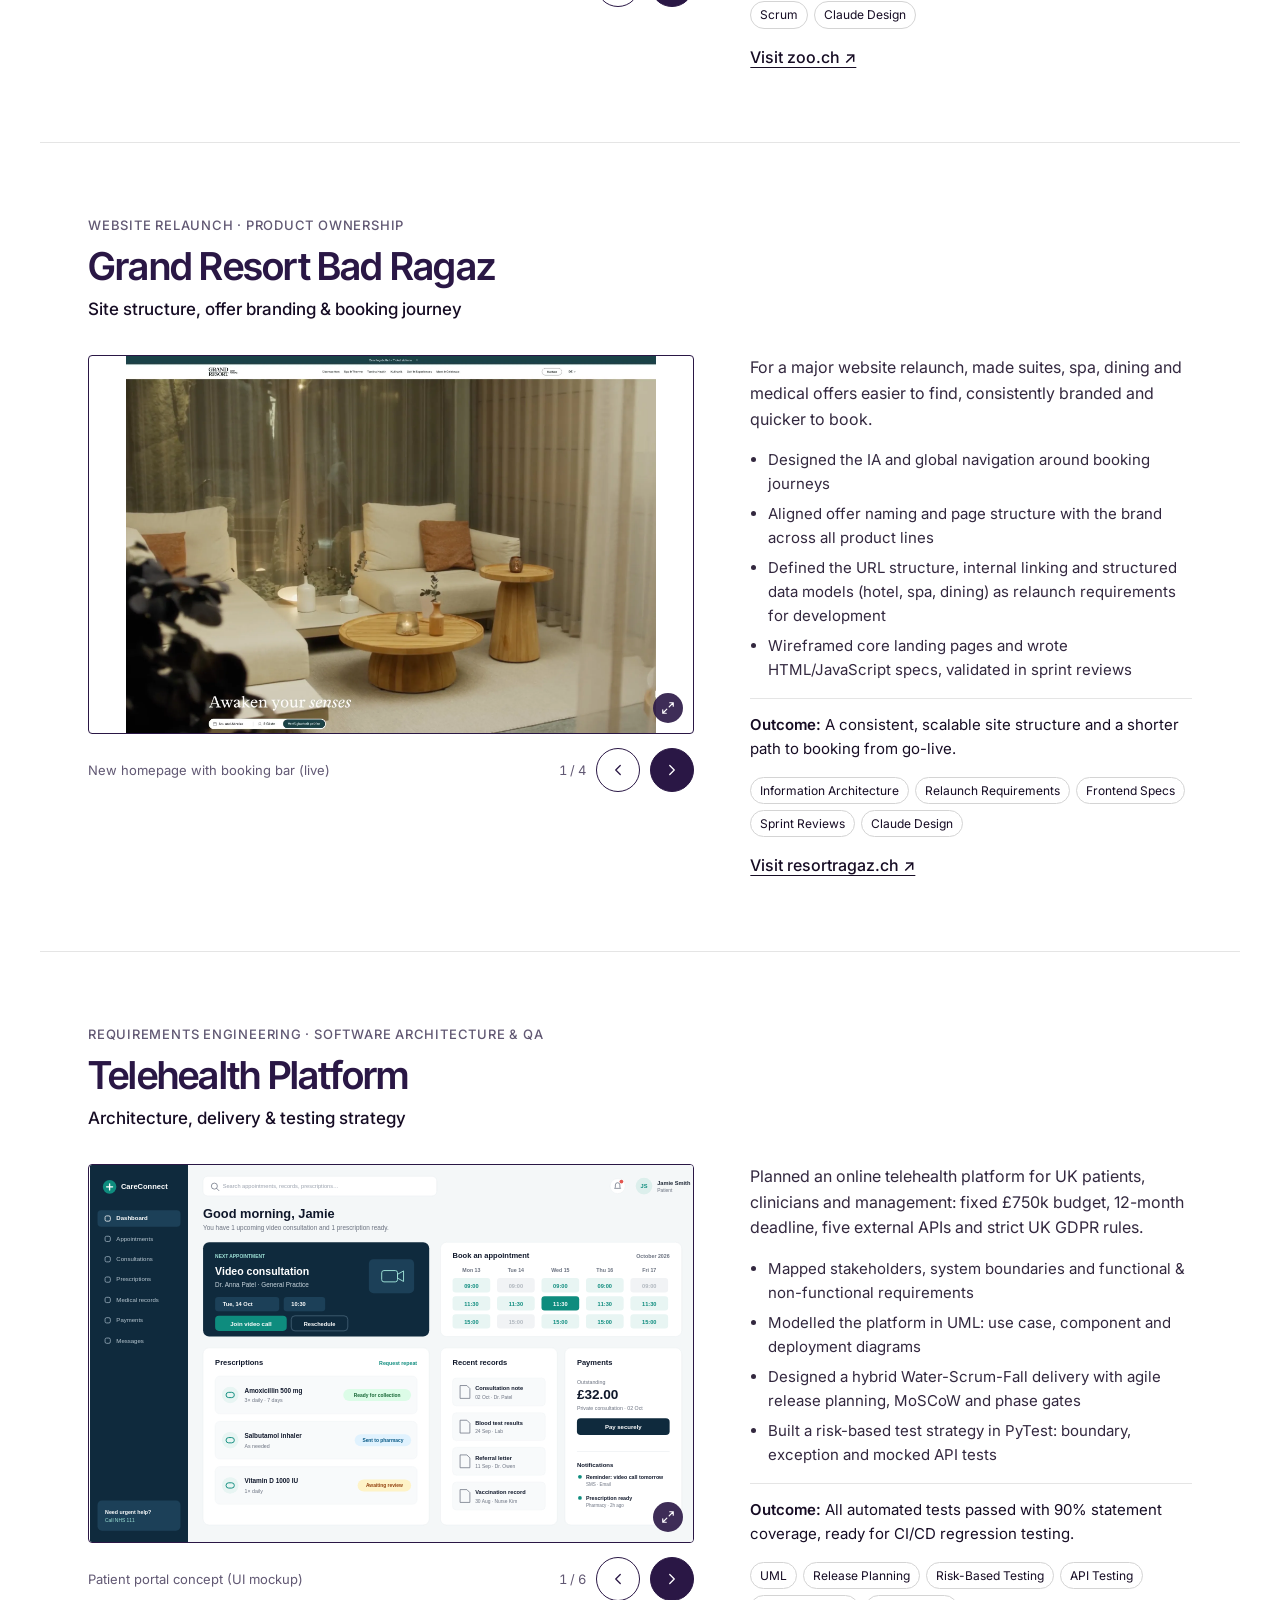
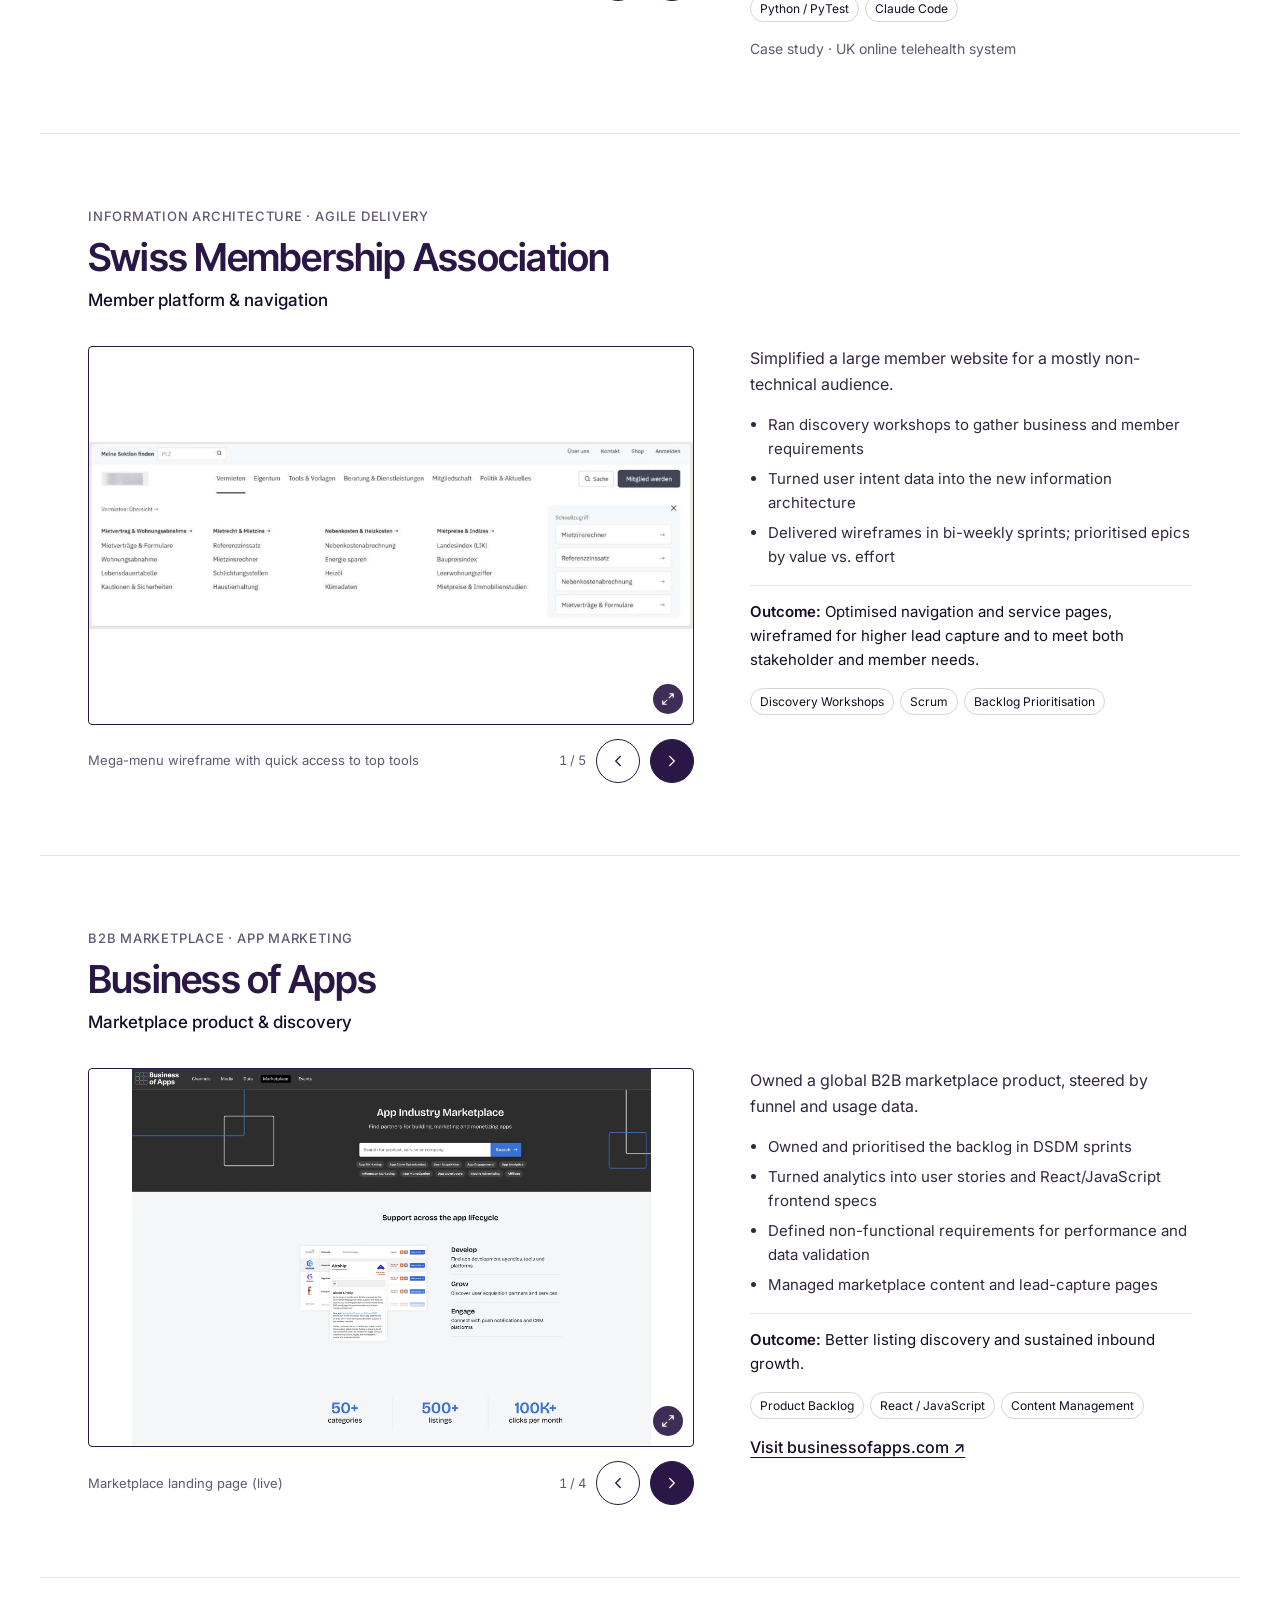
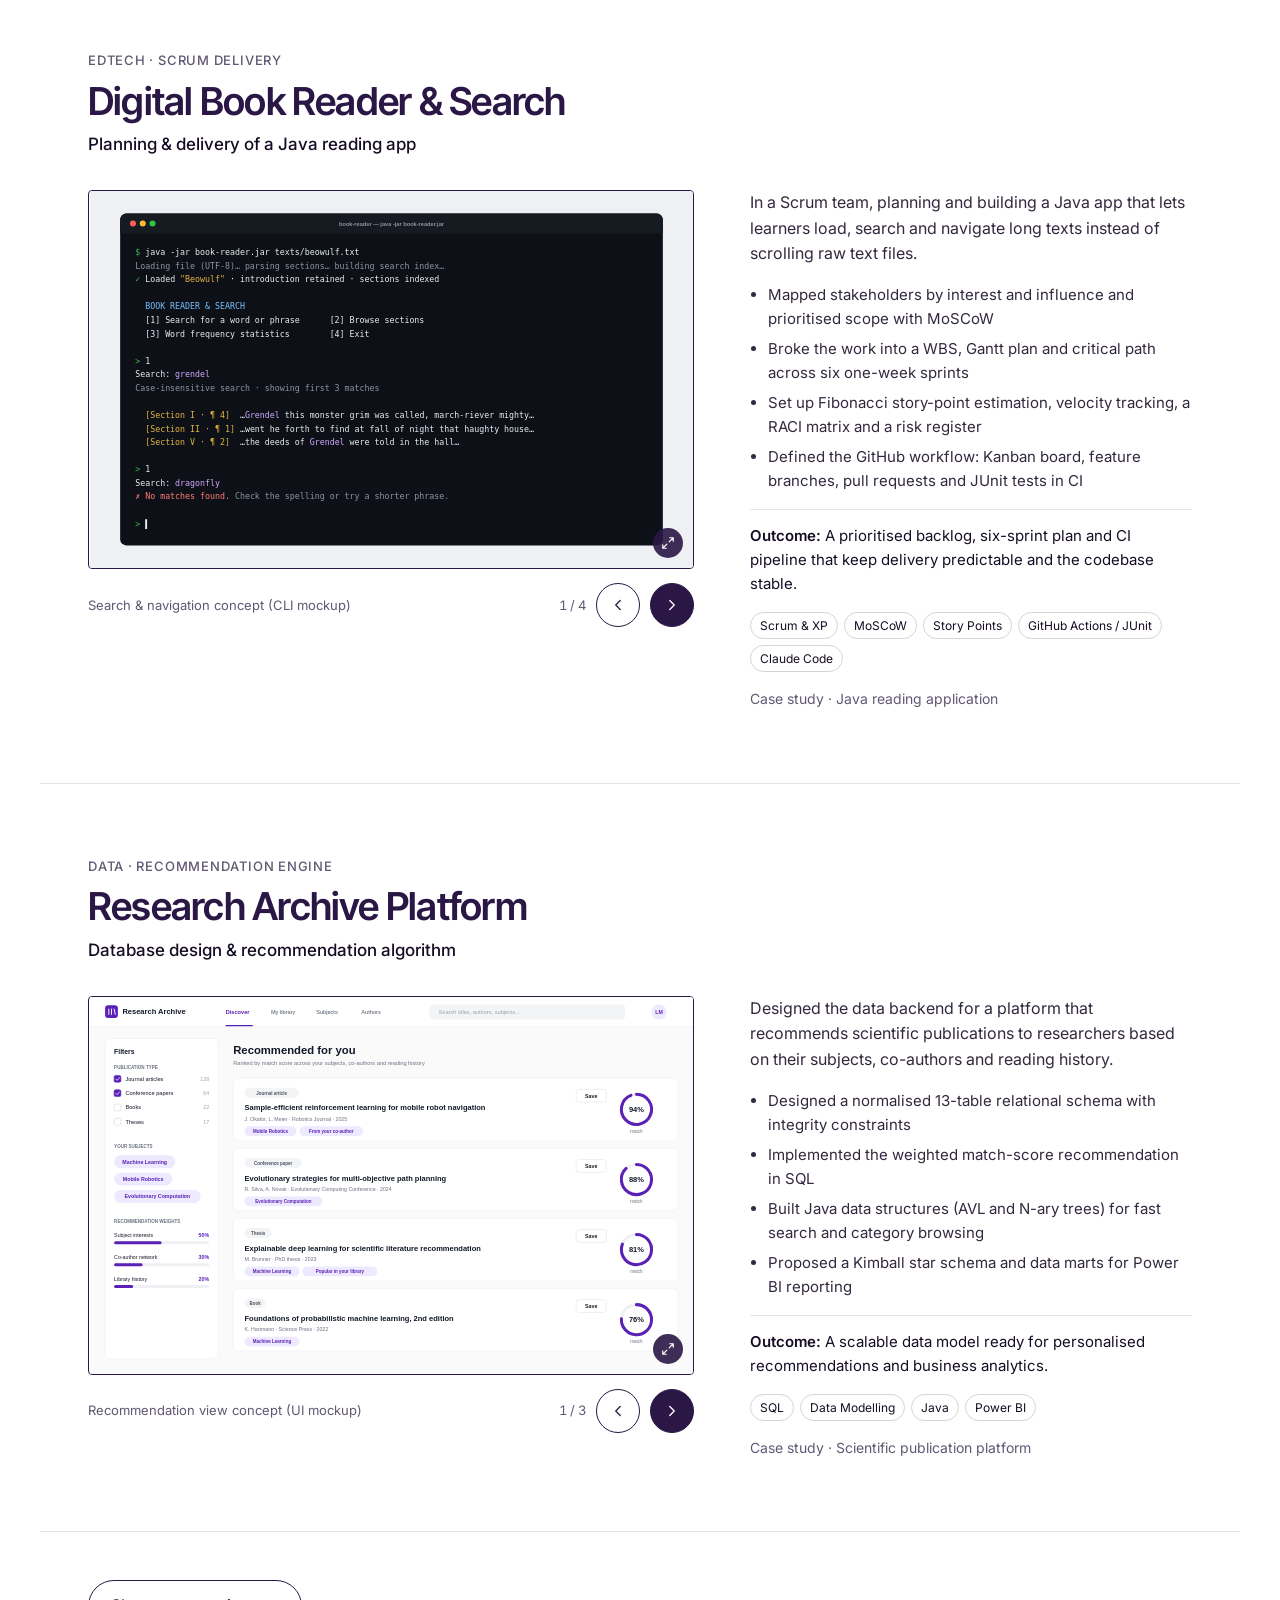
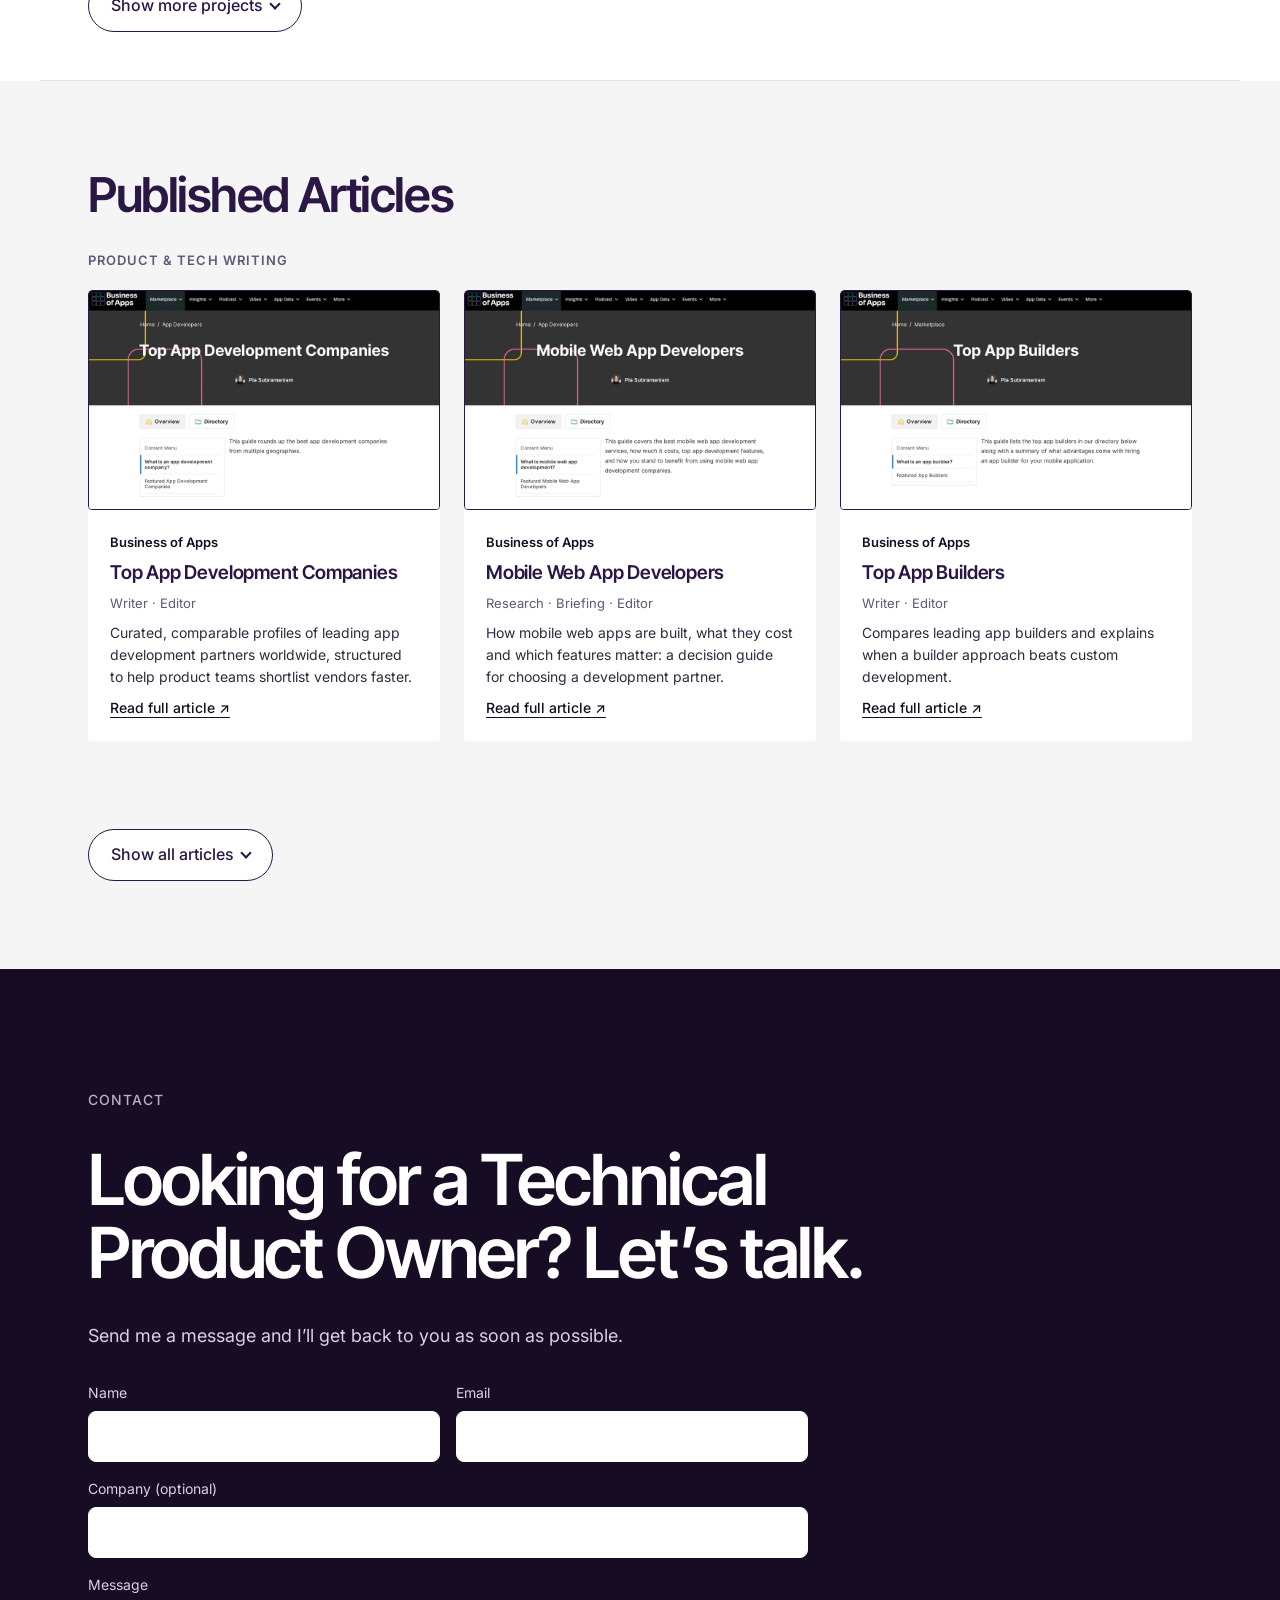
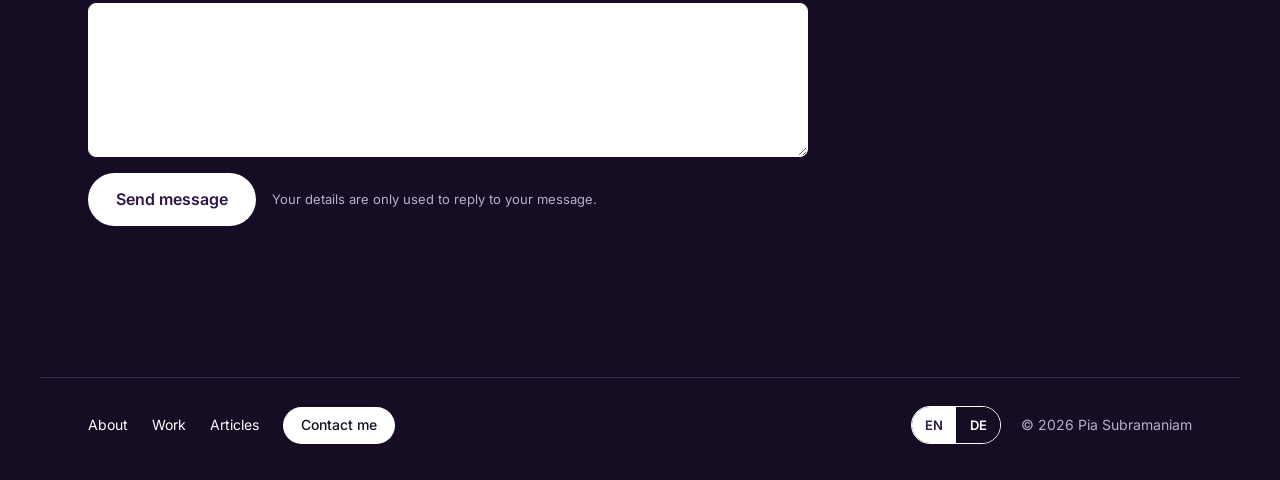
==== commit c2010f1b: "Add files via upload" ====
--- a/index.html
+++ b/index.html
@@ -59,9 +59,9 @@
 </div>
 <div class="facts">
 <div class="fact"><p class="fact-label">Experience</p><p class="fact-big">8+ years</p><p class="fact-small">Digital products &amp; web platforms</p></div>
-<div class="fact"><p class="fact-label">Highest qualifications</p><p class="fact-big">MSc · MA</p><ul><li>MSc Computer Science, Aston University (in progress)</li><li>MA Media &amp; Communications, City University of London</li></ul></div>
+<div class="fact"><p class="fact-label">Highest qualifications</p><p class="fact-big">MSc · MA</p><ul><li>MSc Computer Science, Aston University</li><li>MA Media &amp; Communications, City University of London</li></ul></div>
+<div class="fact"><p class="fact-label">Certifications</p><p class="fact-big">PSPO I</p><p class="fact-small"><a href="https://www.credly.com/badges/9f76cf00-2c72-4411-abbb-733d5e912fe6/public_url" target="_blank" rel="noopener" title="Professional Scrum Product Owner I – verify on Credly">Scrum.org · 2026 ↗</a></p></div>
 <div class="fact"><p class="fact-label">Languages</p><p class="fact-big">EN · DE</p><p class="fact-small">English · German</p></div>
-<div class="fact"><p class="fact-label">Certification</p><p class="fact-big">PSPO I</p><p class="fact-small"><a href="https://www.credly.com/badges/9f76cf00-2c72-4411-abbb-733d5e912fe6/public_url" target="_blank" rel="noopener" title="Professional Scrum Product Owner I – verify on Credly">Scrum.org · 2026 ↗</a></p></div>
 </div>
 </section>
 <section class="about" id="about">
